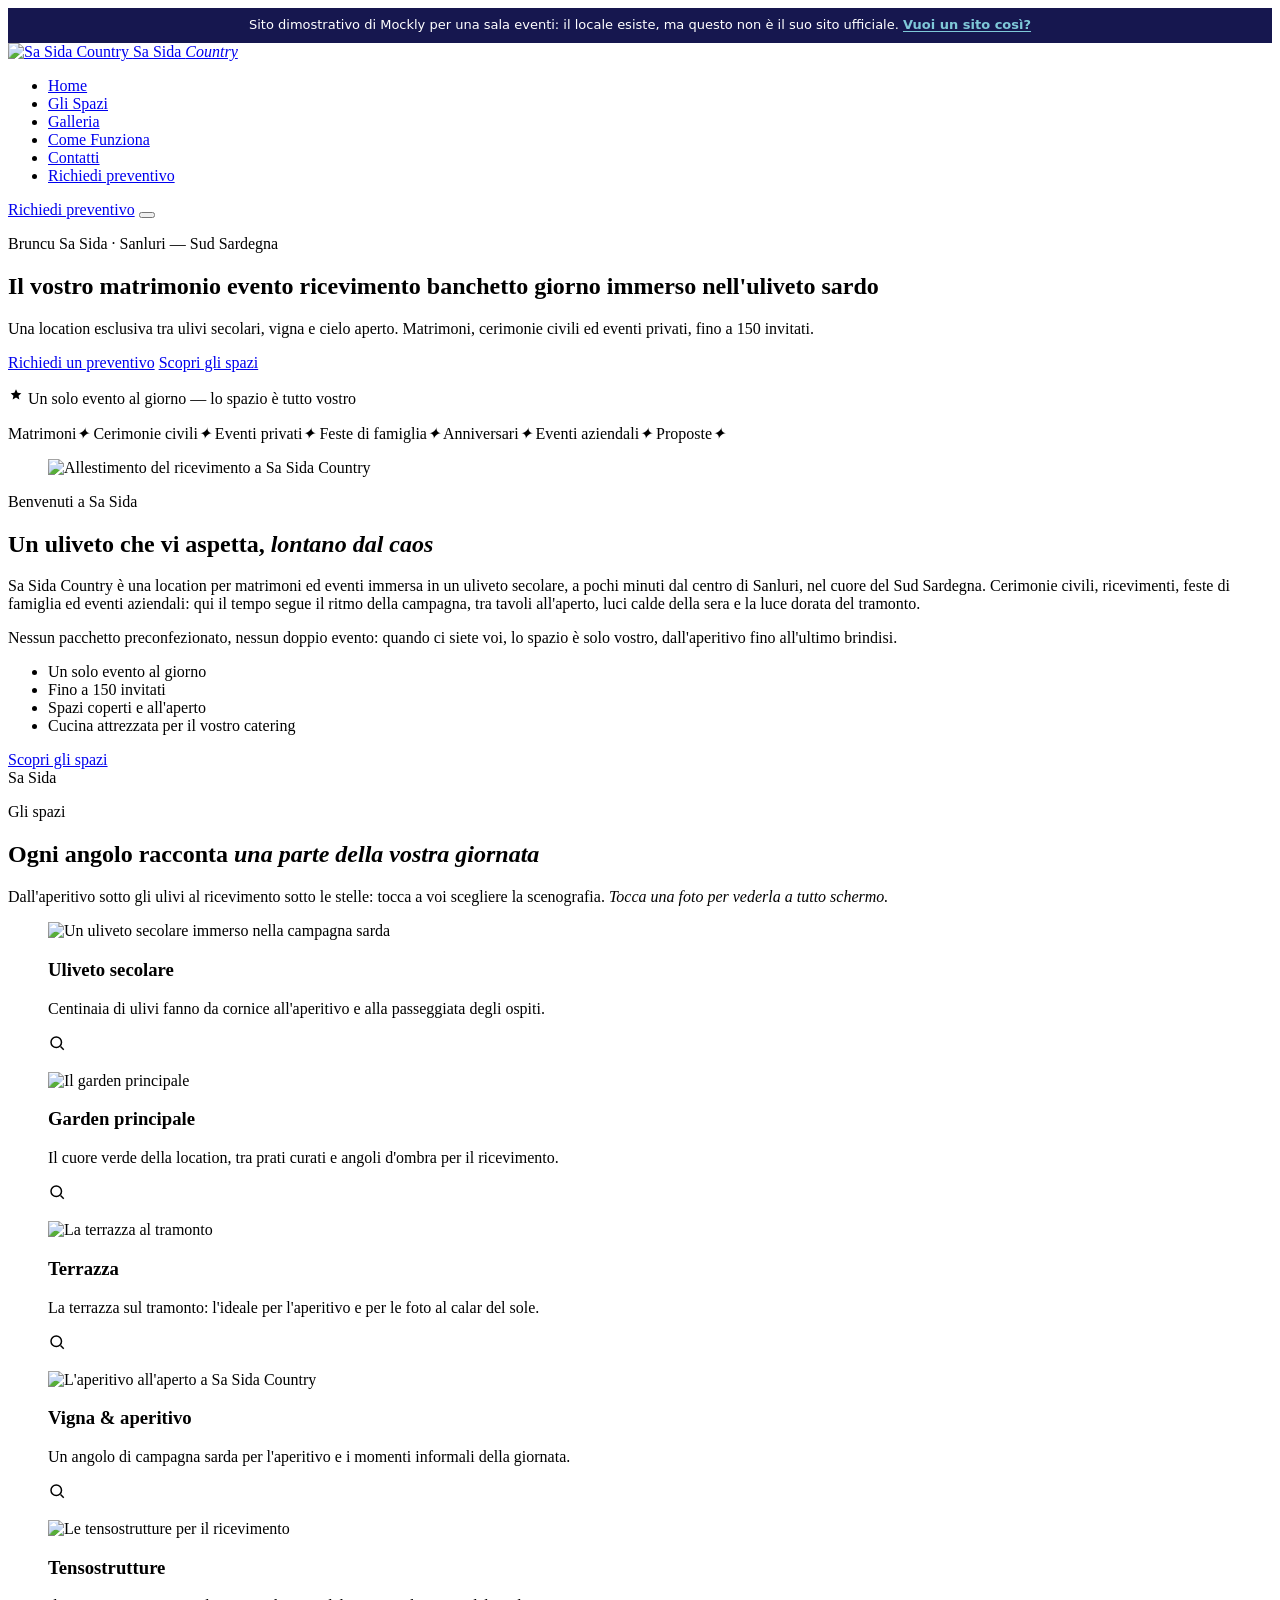
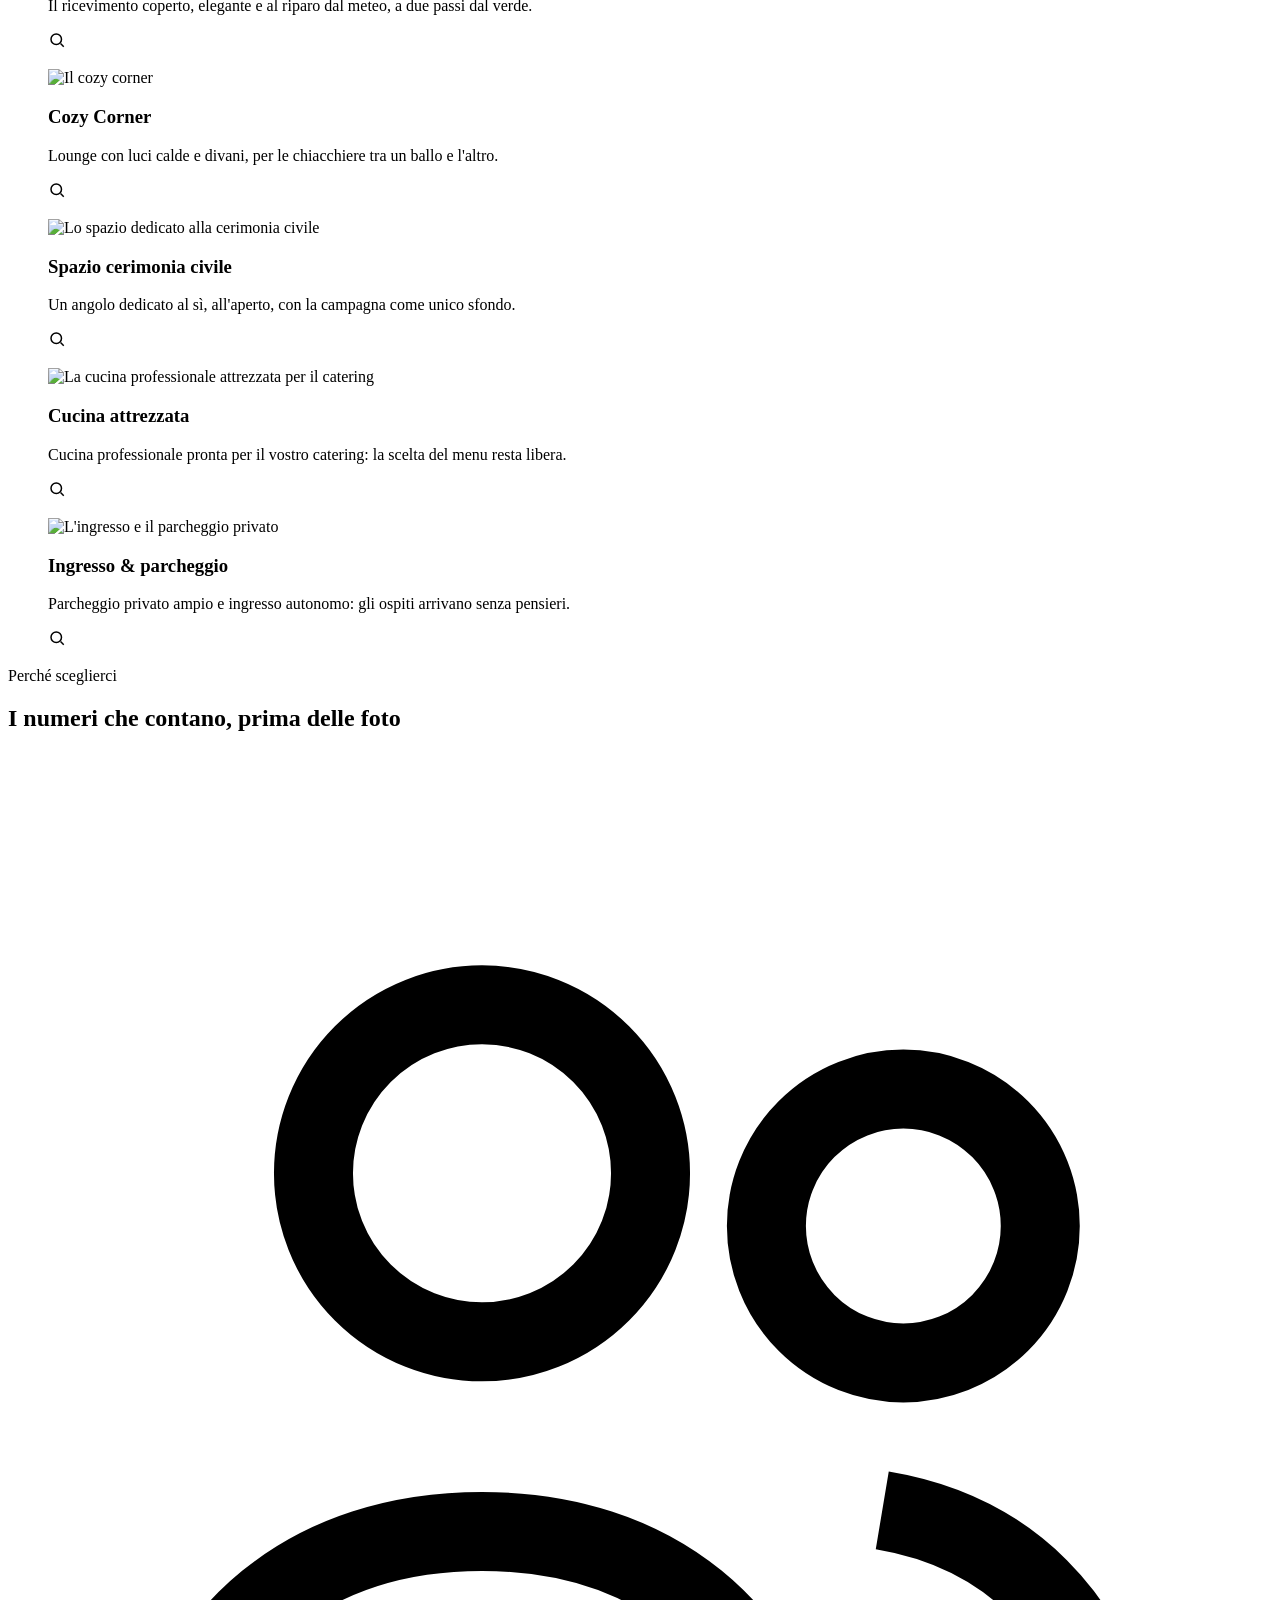
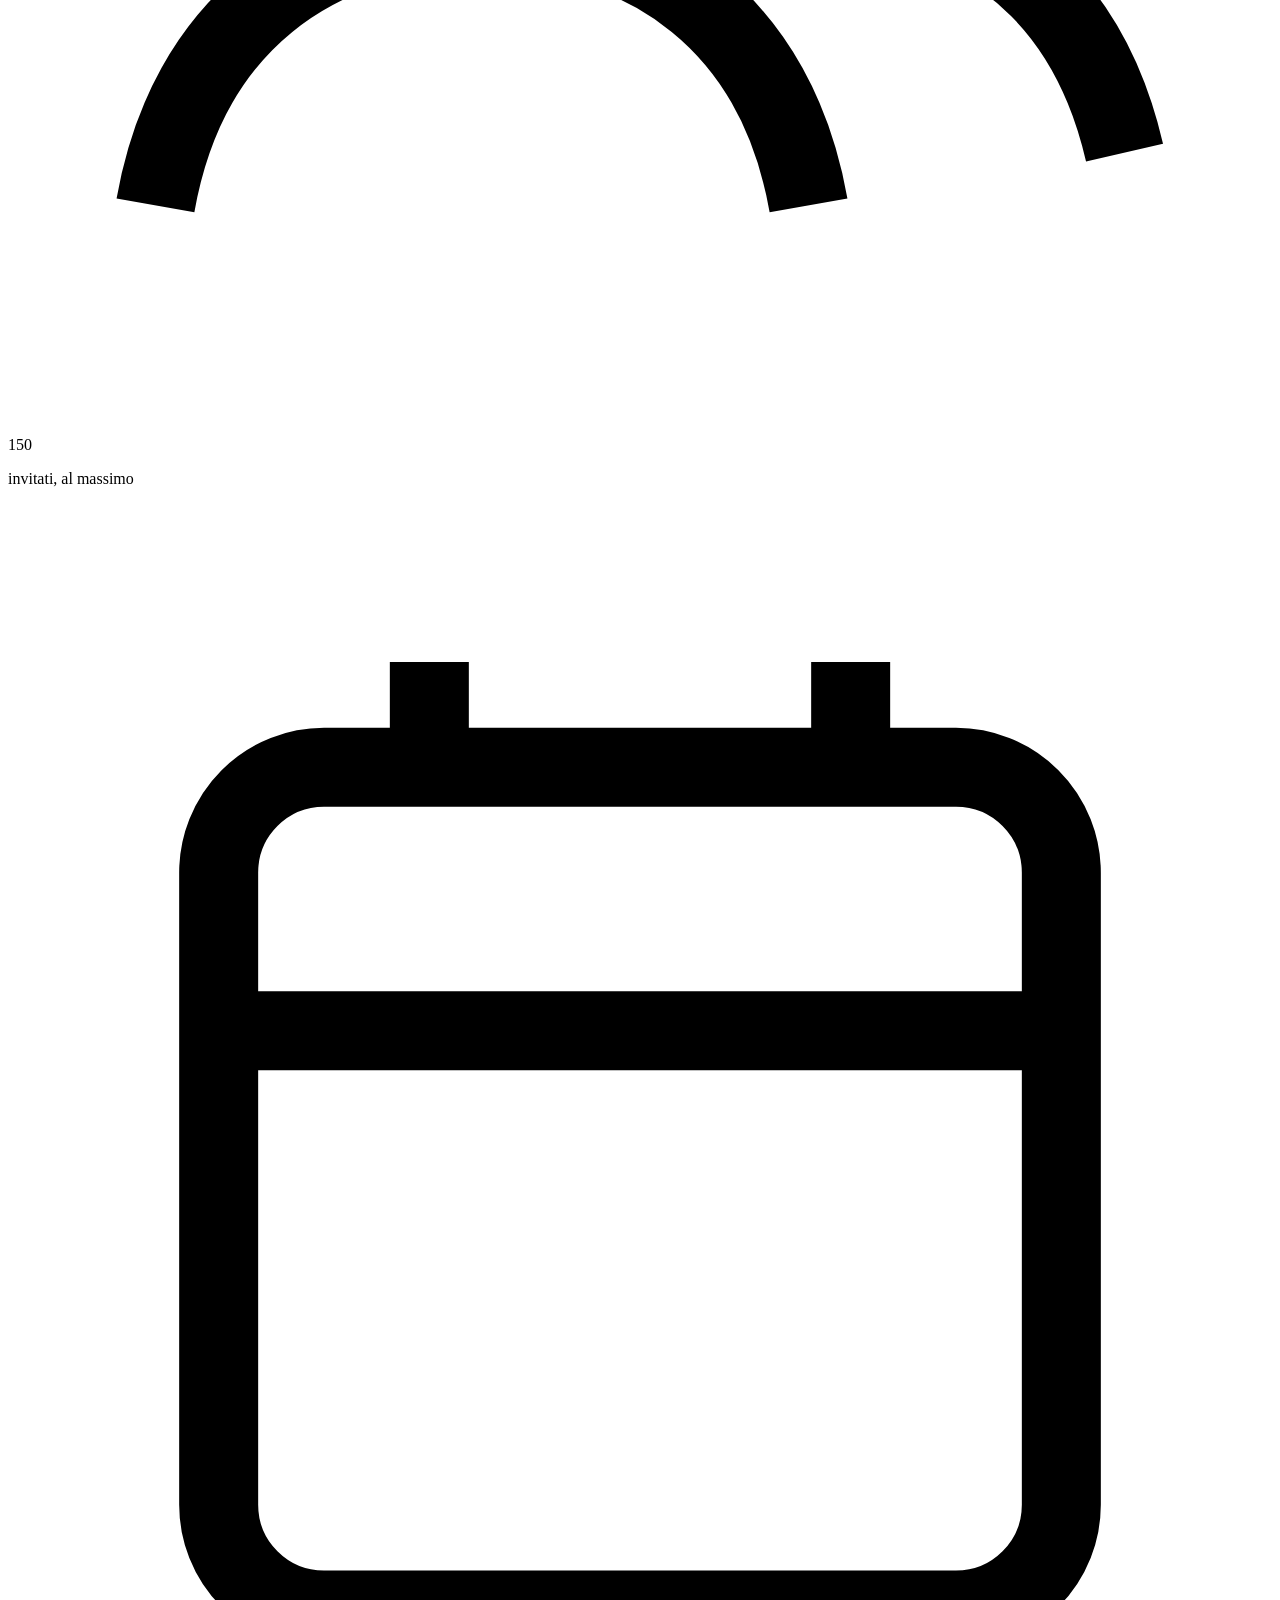
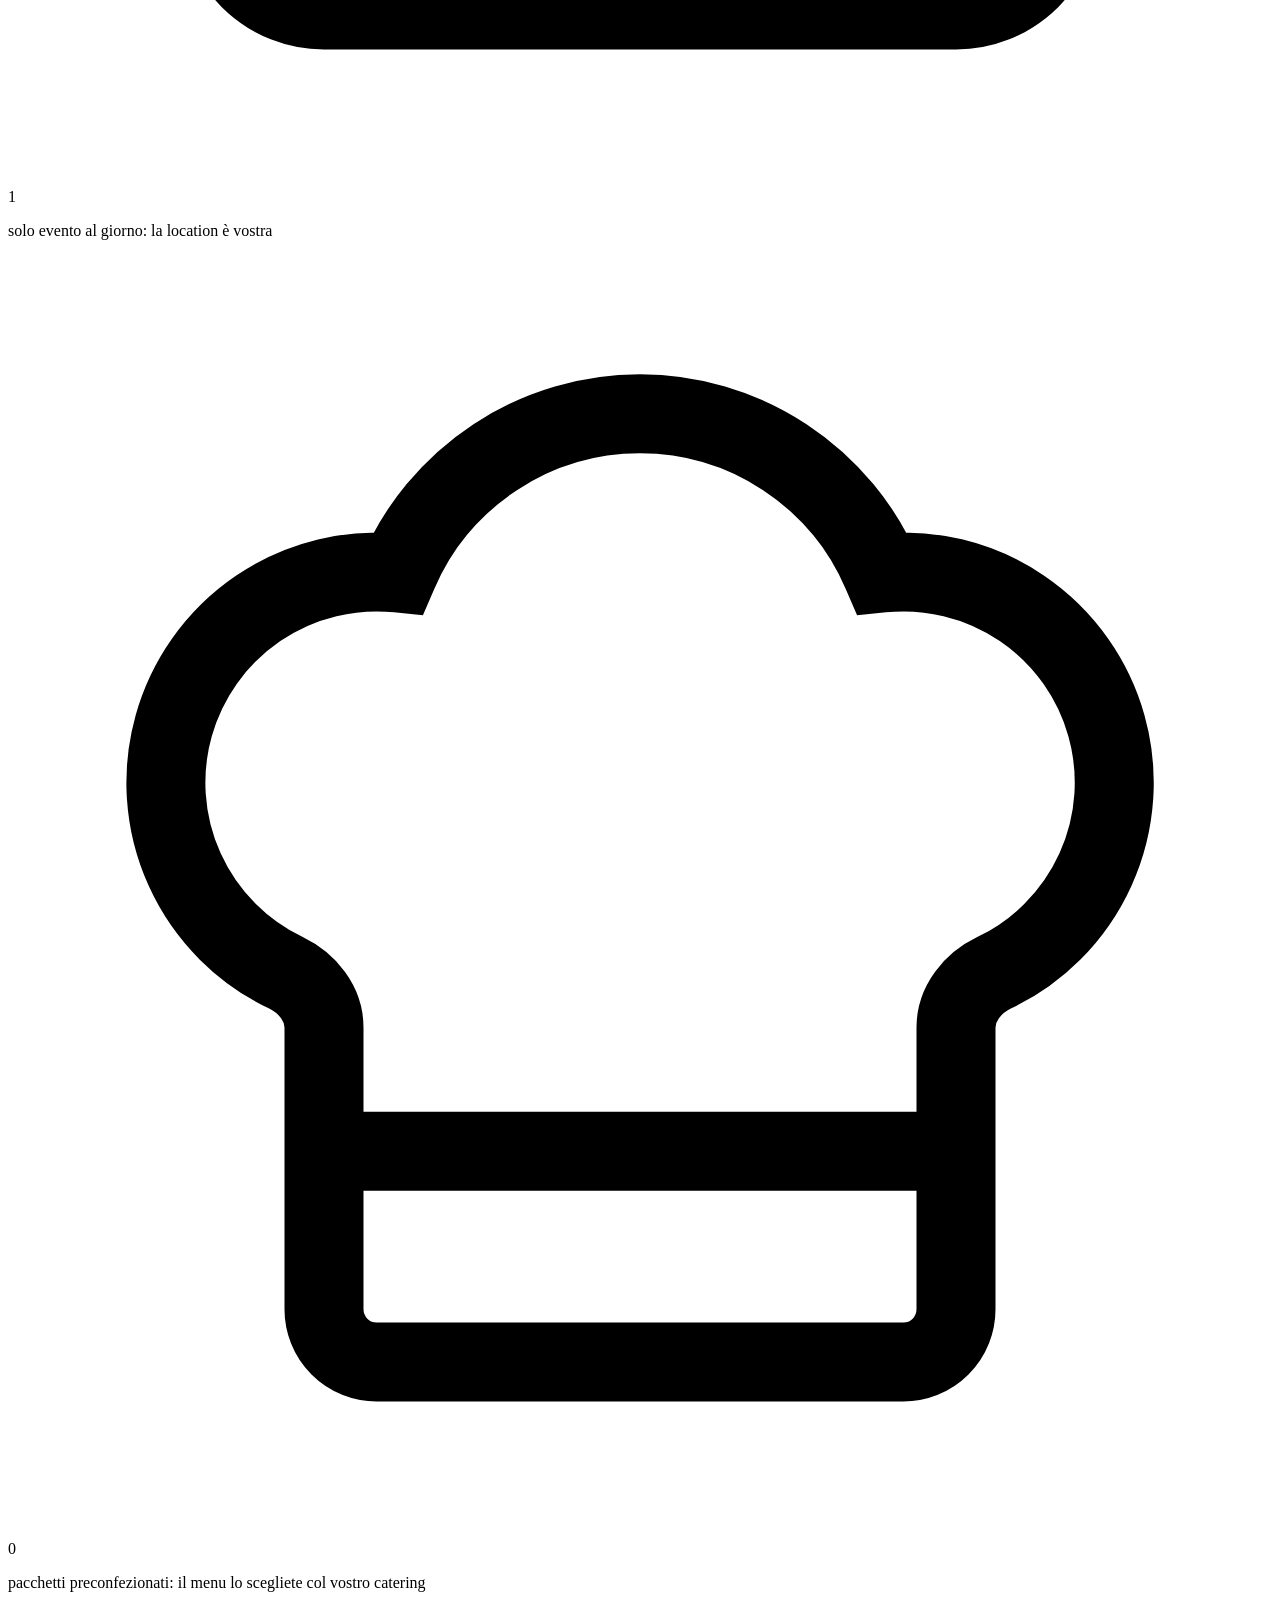
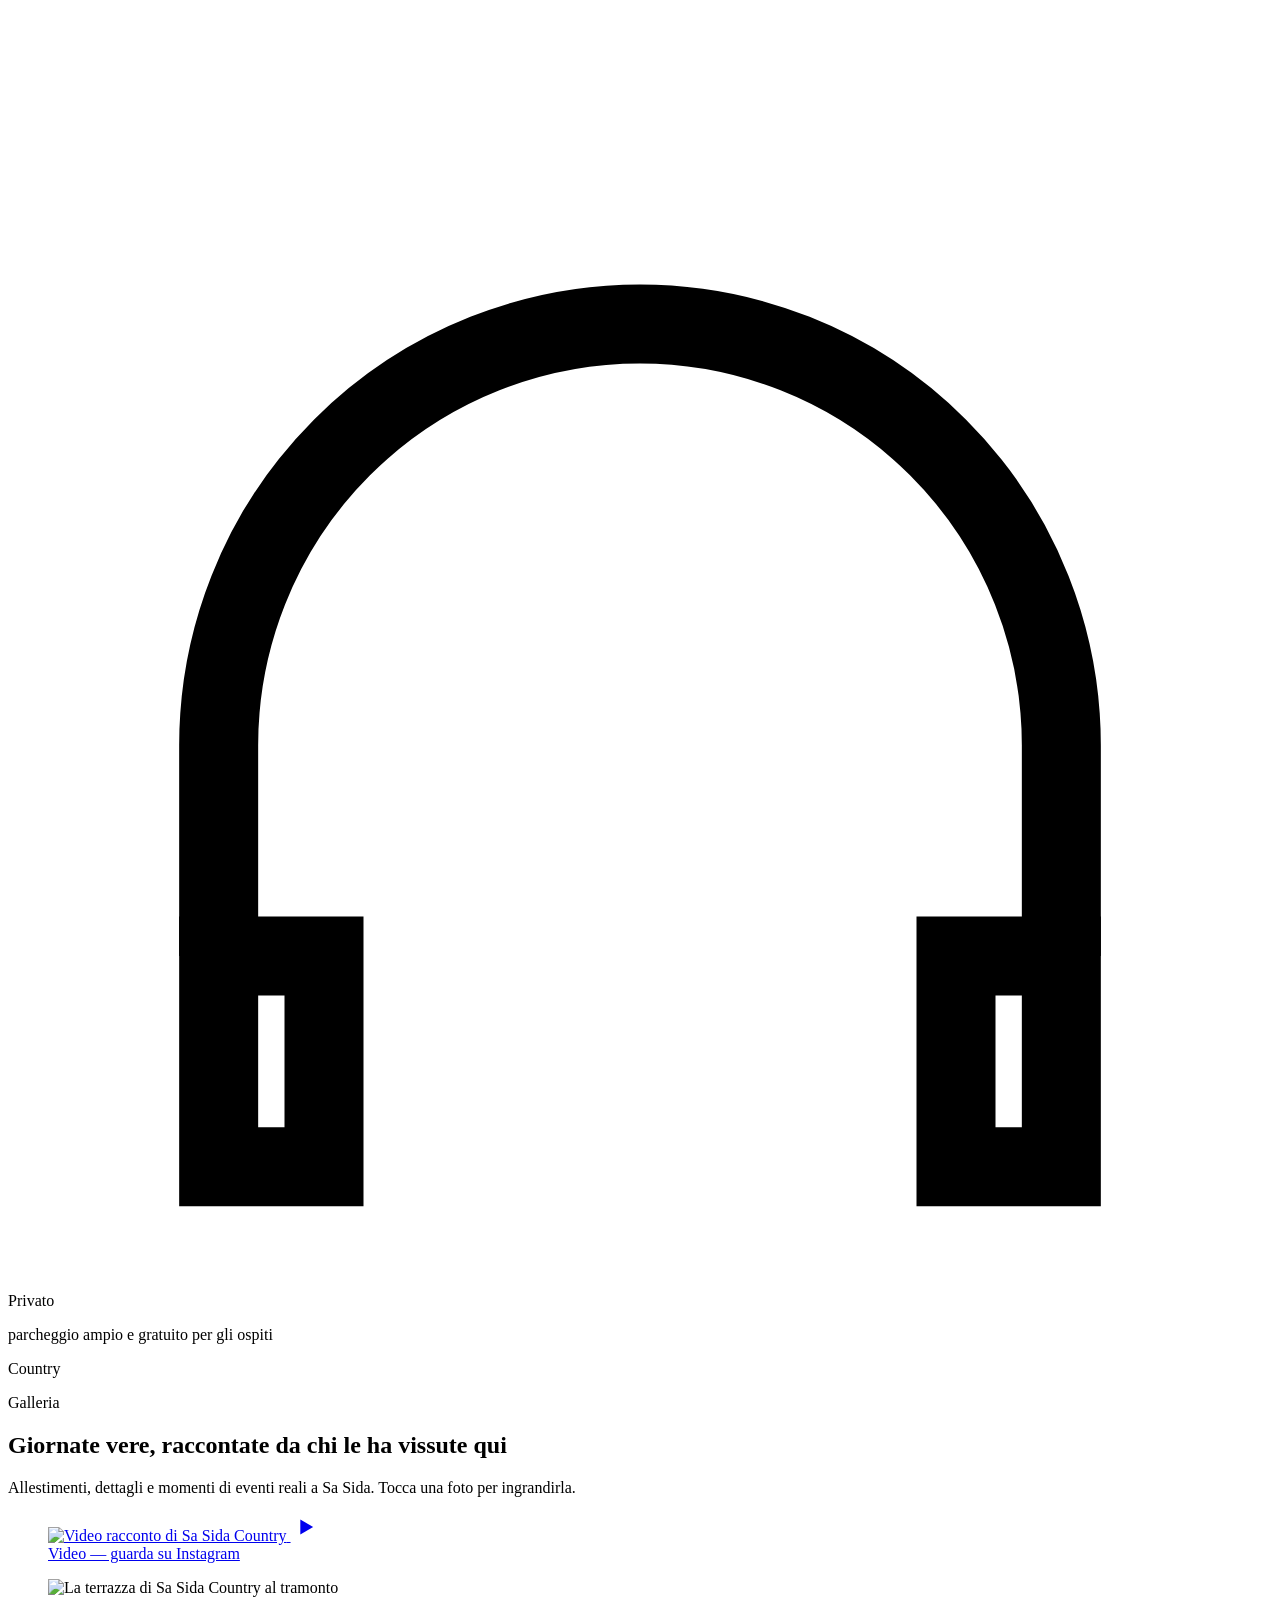
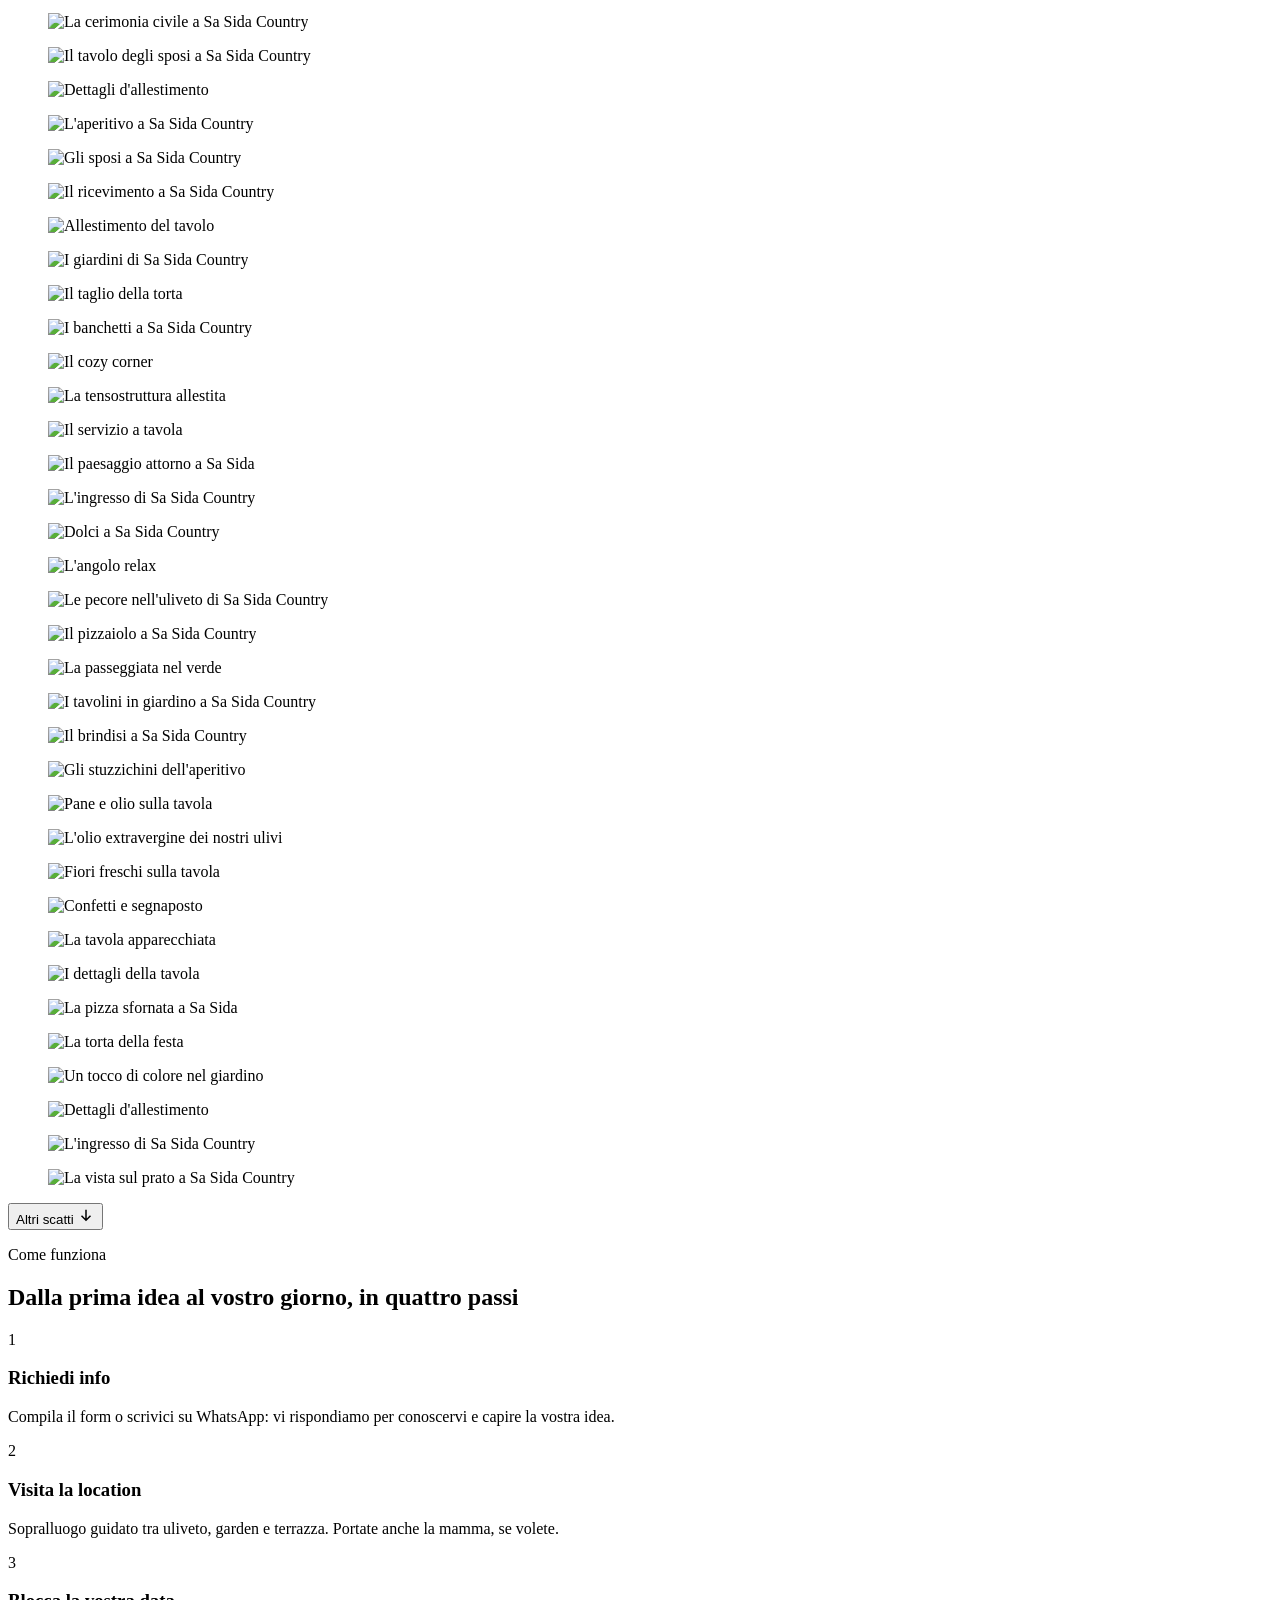
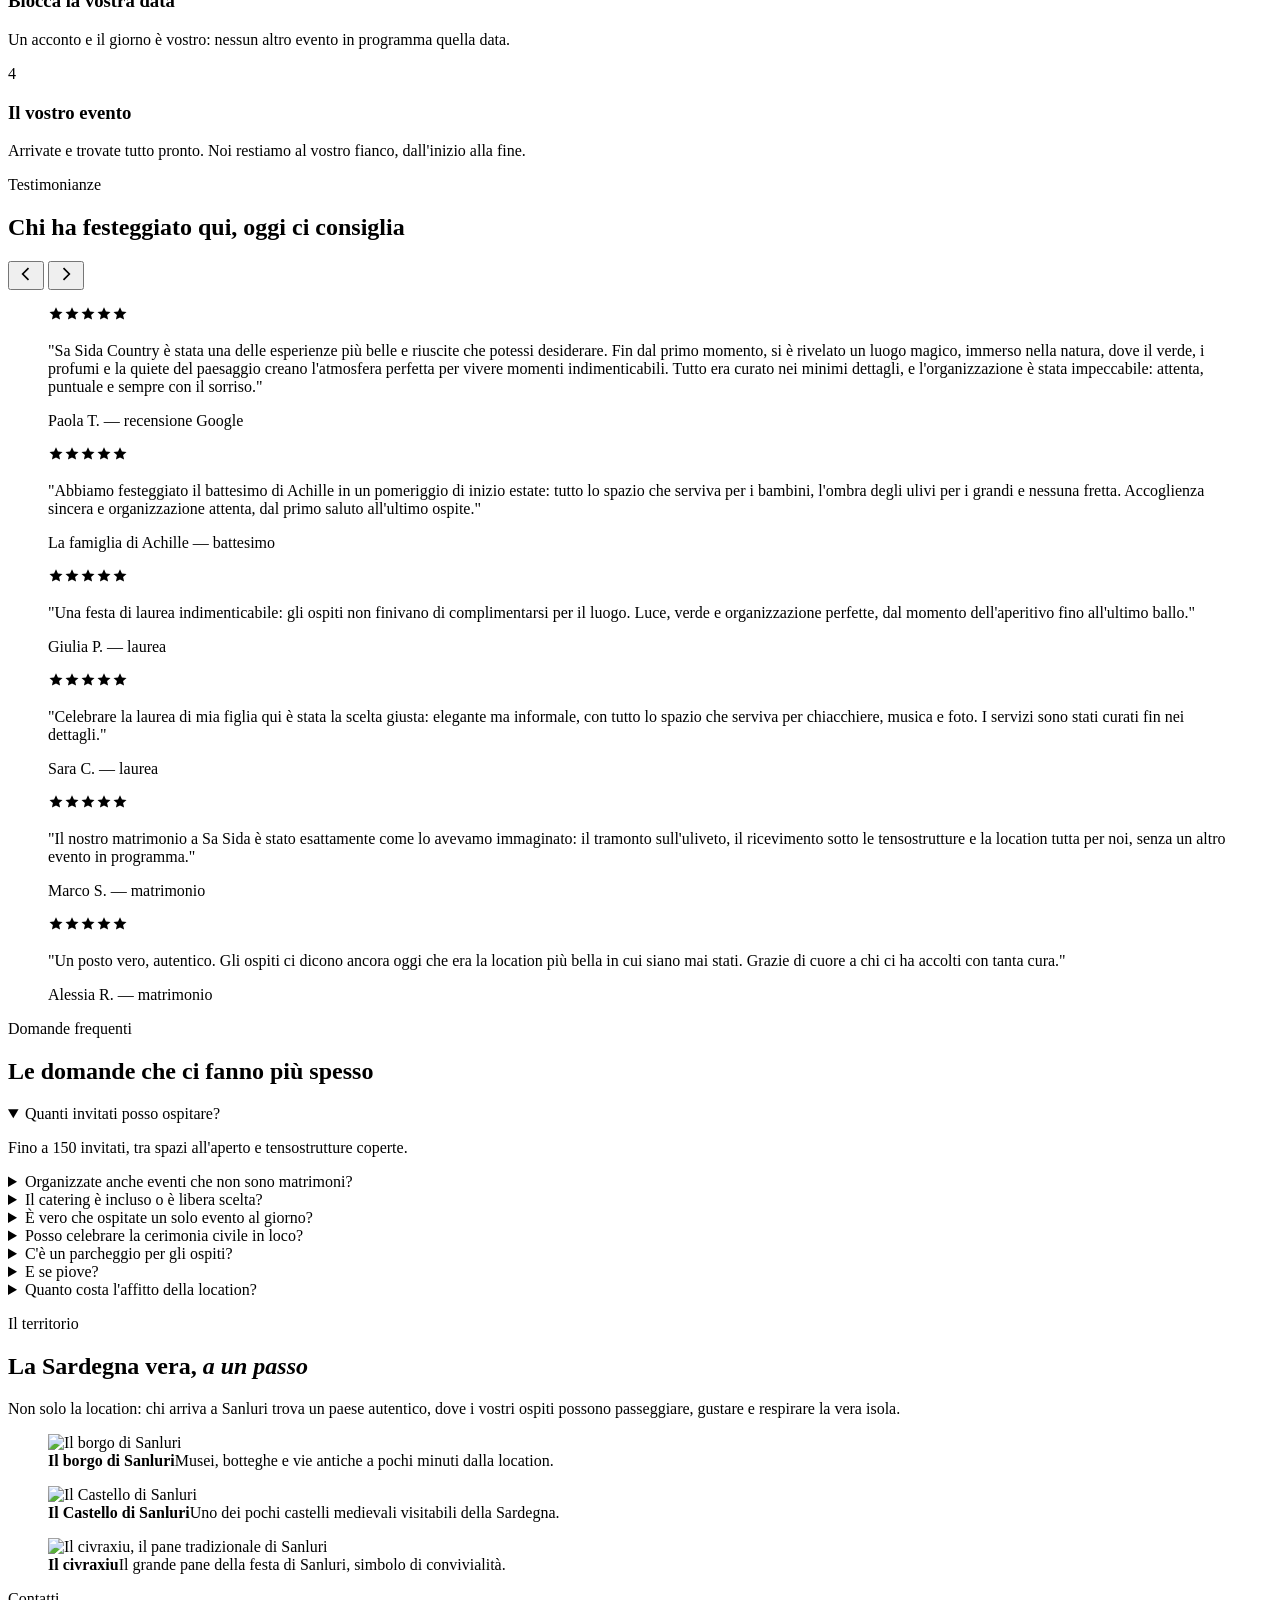
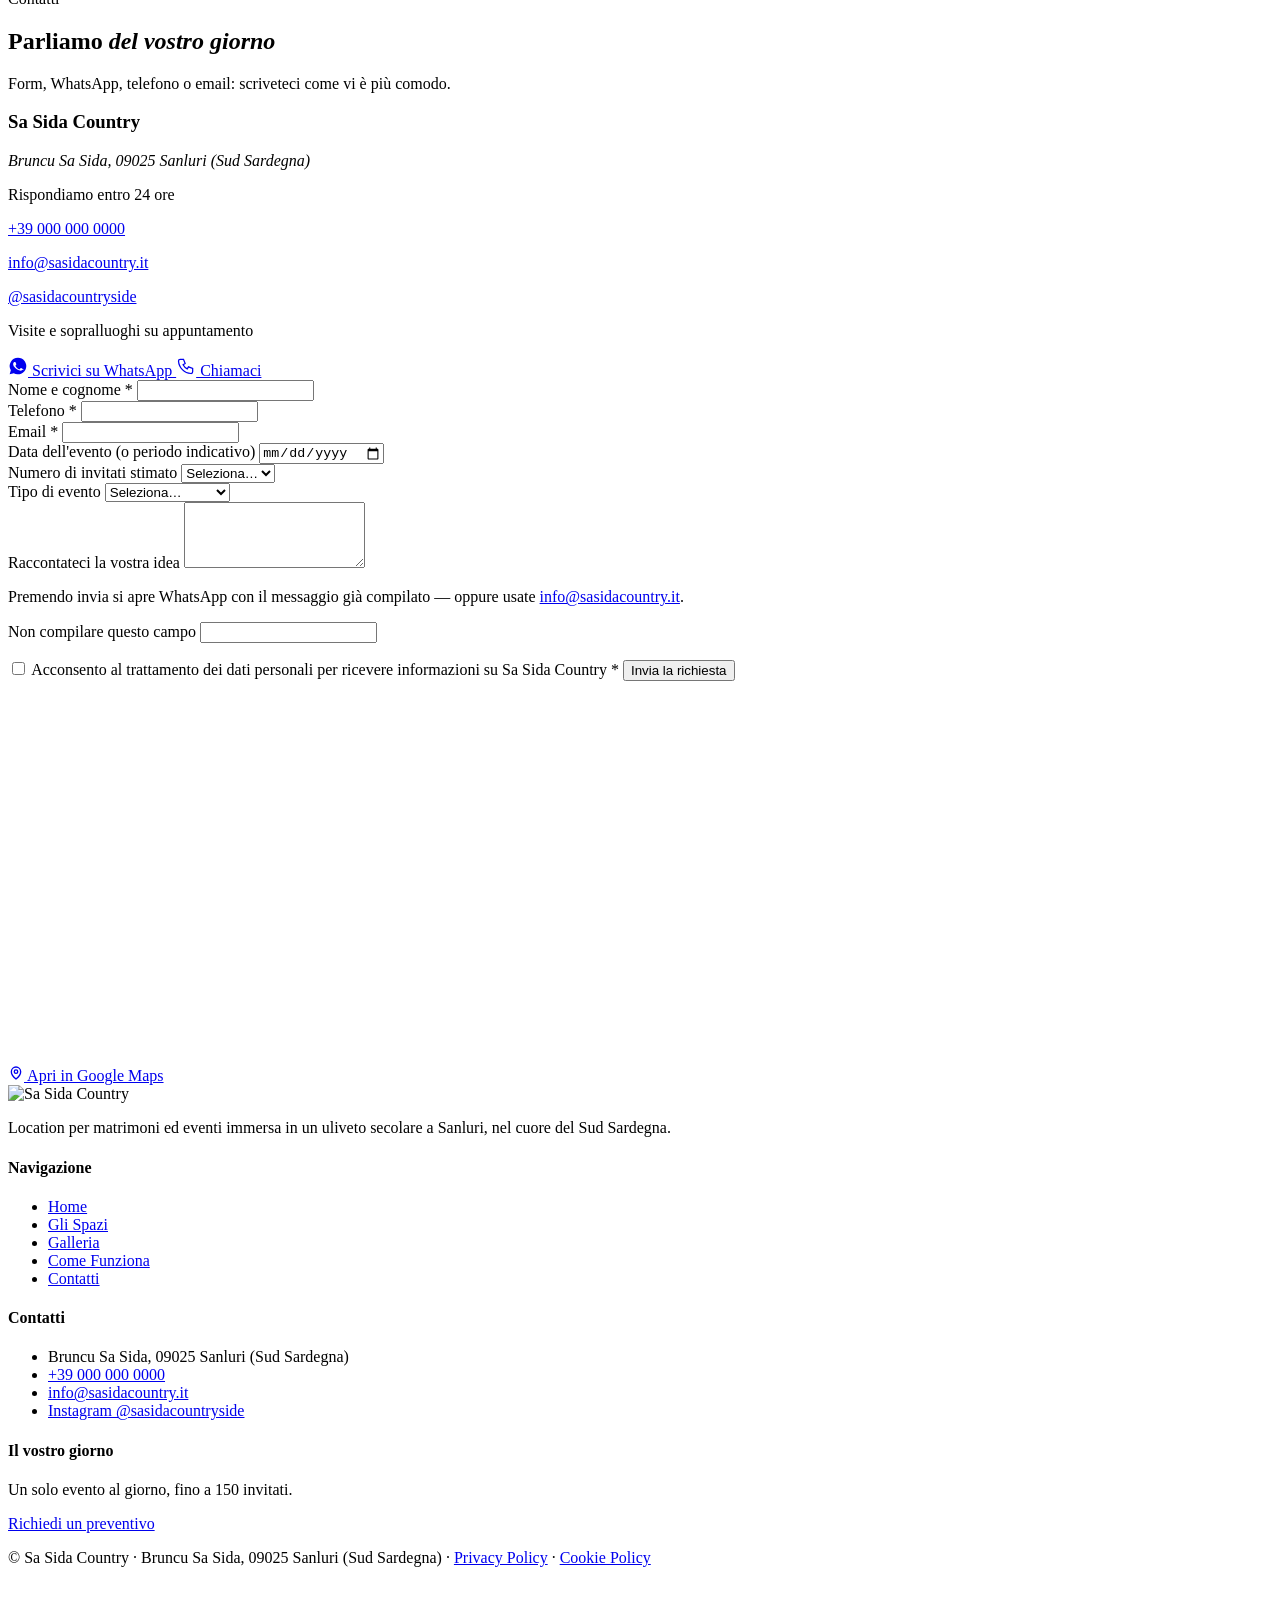
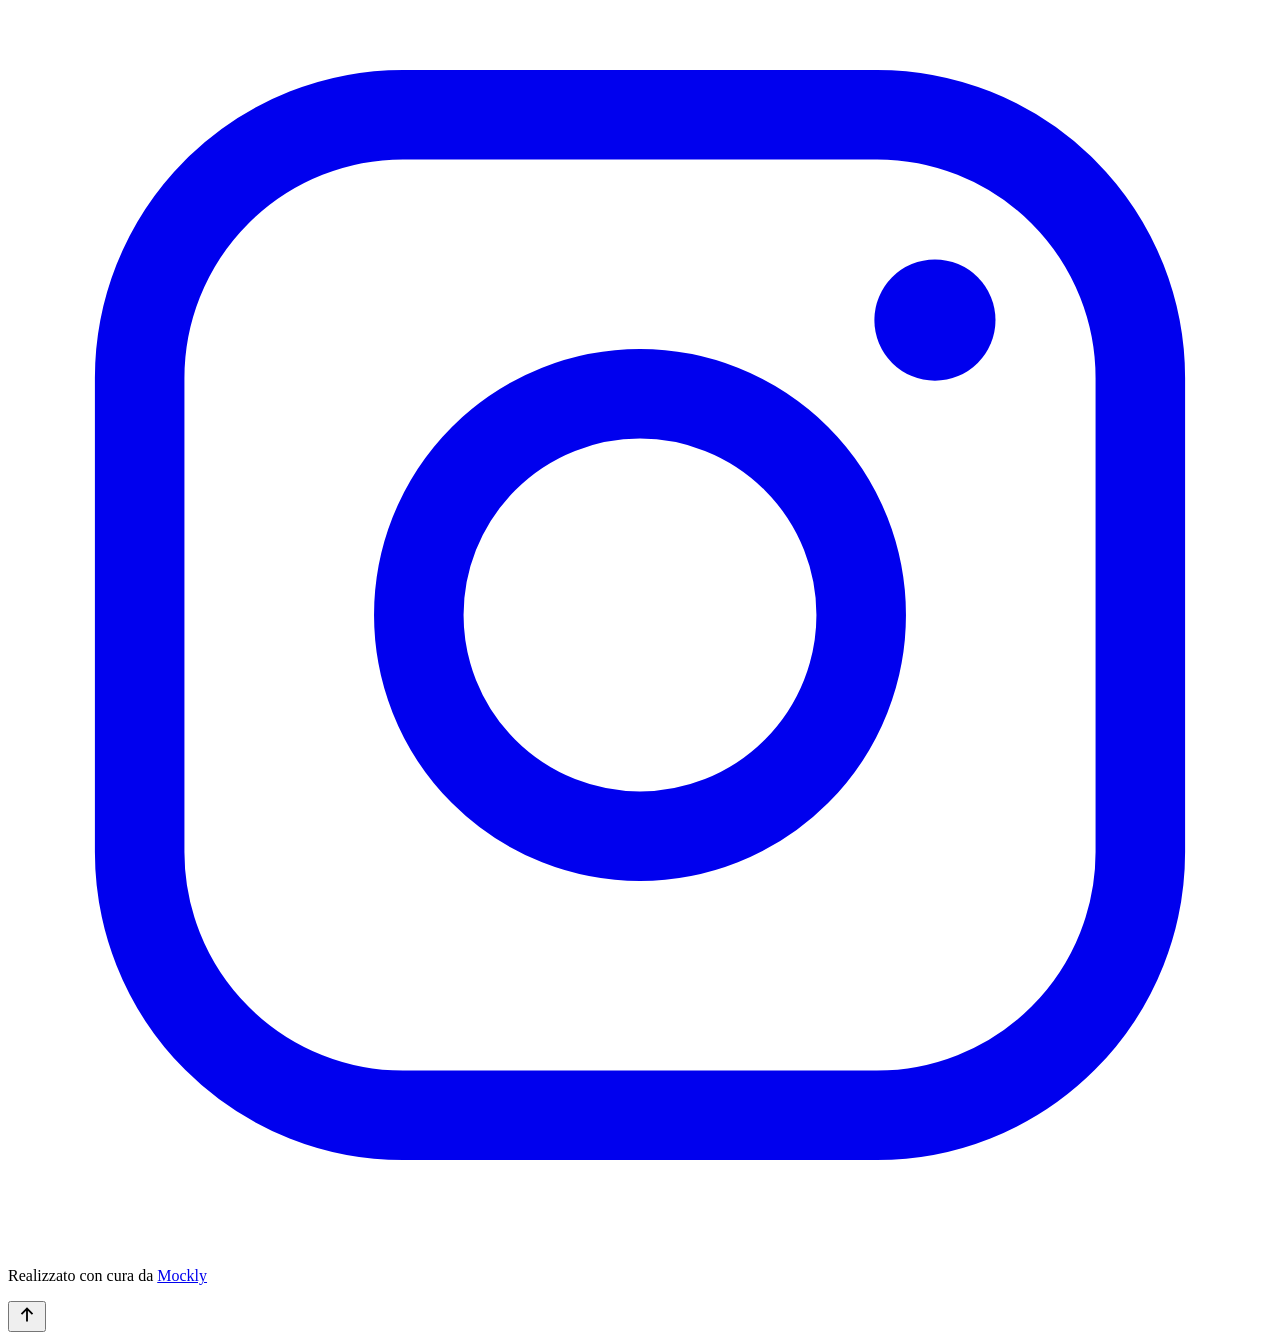
==== index.html @ 9886b892 "Striscia 'Sito dimostrativo di Mockly' in cima a ogni pagina Co-Authored-By: Claude Opus 5.5 <norepl" ====
<!DOCTYPE html>
<html lang="it">
<head>
  <meta charset="UTF-8">
  <meta name="viewport" content="width=device-width, initial-scale=1.0, viewport-fit=cover">
  <meta name="theme-color" content="#2e3a22">
  <meta name="apple-mobile-web-app-status-bar-style" content="black-translucent">
  <title>Sa Sida Country | Location per matrimoni ed eventi a Sanluri, Sardegna</title>
  <meta name="description" content="Location per matrimoni ed eventi immersa in un uliveto secolare a Sanluri, Sud Sardegna. Cerimonie civili, eventi privati e aziendali: un solo evento al giorno, fino a 150 invitati.">
  <link rel="canonical" href="https://sasidacountry.it/">

  <!-- Open Graph -->
  <meta property="og:type" content="website">
  <meta property="og:url" content="https://sasidacountry.it/">
  <meta property="og:title" content="Sa Sida Country | Location per matrimoni a Sanluri, Sardegna">
  <meta property="og:description" content="Il tuo matrimonio immerso nell'uliveto sardo. Un solo evento al giorno, fino a 150 invitati, nel cuore del Sud Sardegna.">
  <meta property="og:image" content="https://sasidacountry.it/img/hero-terrazza-tramonto.jpg">
  <meta property="og:locale" content="it_IT">
  <meta name="twitter:card" content="summary_large_image">

  <link rel="icon" type="image/png" href="img/logo.png">
  <link rel="apple-touch-icon" href="img/logo.png">

  <link rel="preconnect" href="https://fonts.googleapis.com">
  <link rel="preconnect" href="https://fonts.gstatic.com" crossorigin>
  <link href="https://fonts.googleapis.com/css2?family=Playfair+Display:wght@500;600;700&family=Inter:wght@400;500;600&display=swap" rel="stylesheet">

  <link rel="preload" as="image" href="img/hero-terrazza-tramonto.jpg" imagesrcset="img/hero-terrazza-tramonto-640.jpg 640w, img/hero-terrazza-tramonto.jpg 1280w" imagesizes="100vw">

  <link rel="stylesheet" href="css/style.css?v=13">

  <!-- Schema.org: LocalBusiness / EventVenue -->
  <script type="application/ld+json">
  {
    "@context": "https://schema.org",
    "@type": ["LocalBusiness", "EventVenue"],
    "name": "Sa Sida Country",
    "alternateName": "SaSida Country",
    "description": "Location per matrimoni ed eventi esclusivi immersa in un uliveto secolare a Sanluri, Sud Sardegna. Un solo evento al giorno, fino a 150 invitati.",
    "url": "https://sasidacountry.it",
    "image": "https://sasidacountry.it/img/hero-terrazza-tramonto.jpg",
    "address": {
      "@type": "PostalAddress",
      "streetAddress": "Bruncu Sa Sida",
      "addressLocality": "Sanluri",
      "addressRegion": "Sud Sardegna",
      "postalCode": "09025",
      "addressCountry": "IT"
    },
    "geo": { "@type": "GeoCoordinates", "latitude": 39.567, "longitude": 8.897 },
    "sameAs": ["https://www.instagram.com/sasidacountryside/"],
    "priceRange": "€€",
    "telephone": "+39 000 000 0000"
  }
  </script>
</head>

<body>
<!-- Striscia Mockly: dice che questo è un sito dimostrativo -->
<div class="mockly-demo-bar" role="note"><p>Sito dimostrativo di Mockly per una sala eventi: il locale esiste, ma questo non è il suo sito ufficiale. <a href="https://mockly.it/">Vuoi un sito così?</a></p></div>
<script>(function(){var b=document.currentScript.previousElementSibling,h=[];function pad(){var c=getComputedStyle(document.body),t=parseFloat(c.paddingTop)||0;b.style.margin="-"+t+"px -"+(parseFloat(c.paddingRight)||0)+"px "+t+"px -"+(parseFloat(c.paddingLeft)||0)+"px";}function find(){pad();h=[].filter.call(document.body.querySelectorAll("*"),function(e){if(e===b||b.contains(e))return false;if(e.hasAttribute("data-mockly-bar"))return true;var s=getComputedStyle(e);if(s.position!=="fixed"||s.top!=="0px")return false;var r=e.getBoundingClientRect();if(r.height>20&&r.height<innerHeight*.5&&r.width>innerWidth*.5){e.setAttribute("data-mockly-bar","");return true;}return false;});move();}function move(){var t=Math.max(0,b.offsetHeight-scrollY)+"px";h.forEach(function(e){e.style.top=t;});}addEventListener("load",find);addEventListener("resize",find);addEventListener("scroll",move,{passive:true});if(document.readyState!=="loading")find();else document.addEventListener("DOMContentLoaded",find);})();</script>
<style>.mockly-demo-bar{position:relative;z-index:1;margin:0;padding:8px 16px;background:#16174F;color:#fff;font:500 13px/1.45 system-ui,-apple-system,"Segoe UI",Roboto,sans-serif;text-align:center;letter-spacing:0}.mockly-demo-bar p{margin:0;color:inherit;font:inherit}.mockly-demo-bar a{color:#7FC8D8;font-weight:600;text-decoration:underline;text-underline-offset:2px}.mockly-demo-bar a:focus-visible{outline:2px solid #7FC8D8;outline-offset:2px}</style>

  <!-- ============================================================
       DATI DA CONFERMARE COL CLIENTE PRIMA DELLA PUBBLICAZIONE
       1. Telefono reale        -> cerca "000 000 0000" (header, contatti, JSON-LD, js/main.js)
       2. Email reale           -> cerca "info@sasidacountry.it"
       3. Numero WhatsApp       -> WA_NUMBER in js/main.js
       4. Fascia prezzo         -> FAQ 8 (1.500-4.500 €, non pubblicare senza conferma)
       5. Politica catering     -> card Spazi "Cucina" + FAQ 3 (convenzionati o libera scelta)
       6. FAQ maltempo (FAQ 7) e cerimonia civile (FAQ 5)
       7. Testimonianze reali   -> sezione "Testimonianze": 5 esempi creati
                                (battesimo di Achille, 2 lauree, 2 matrimoni) da sostituire
                                con le recensioni reali dei clienti
       8. Foto mancanti: Vigna (card Spazi) — sostituire il placeholder con foto reale
       ============================================================ -->

  <header class="site-header" id="site-header">
    <div class="container header-inner">
      <a href="#home" class="logo" aria-label="Sa Sida Country — Home">
        <img class="logo-img" src="img/logo.png" alt="Sa Sida Country" width="40" height="40" fetchpriority="high">
        <span class="logo-name">Sa Sida <em>Country</em></span>
      </a>

      <nav class="main-nav" id="main-nav" aria-label="Navigazione principale">
        <ul class="nav-list">
          <li><a href="#home" class="nav-link">Home</a></li>
          <li><a href="#spazi" class="nav-link">Gli Spazi</a></li>
          <li><a href="#galleria" class="nav-link">Galleria</a></li>
          <li><a href="#come-funziona" class="nav-link">Come Funziona</a></li>
          <li><a href="#contatti" class="nav-link">Contatti</a></li>
          <li class="nav-cta-mobile"><a href="#contatti" class="btn btn--gold btn--sm">Richiedi preventivo</a></li>
        </ul>
      </nav>

      <a href="#contatti" class="btn btn--gold btn--sm header-cta">Richiedi preventivo</a>

      <button class="nav-toggle" id="nav-toggle" aria-expanded="false" aria-controls="main-nav" aria-label="Apri il menu">
        <span></span><span></span><span></span>
      </button>
    </div>
  </header>

  <main>

    <!-- ============ HERO (slideshow Ken Burns) ============ -->
    <section class="hero" id="home">
      <div class="hero__slides" aria-hidden="true">
        <div class="hero__slide is-active" style="background-image:url('img/hero-terrazza-tramonto.jpg')"></div>
        <div class="hero__slide" style="background-image:url('img/hero/sasida.webp')"></div>
        <div class="hero__slide" style="background-image:url('img/hero/img1.webp')"></div>
        <div class="hero__slide" style="background-image:url('img/hero/sfondo.webp')"></div>
        <div class="hero__slide" style="background-image:url('img/galleria/14-ricevimento.jpg')"></div>
        <div class="hero__slide" style="background-image:url('img/hero/altos.webp')"></div>
      </div>
      <div class="hero__overlay" aria-hidden="true"></div>
      <div class="hero__grain" aria-hidden="true"></div>
      <div class="container hero__content">
        <p class="hero__eyebrow reveal reveal--d1">Bruncu Sa Sida &middot; Sanluri — Sud Sardegna</p>
        <h1 class="hero__title reveal reveal--d2">Il vostro
          <span class="rotator" id="hero-rotator" aria-hidden="true">
            <span class="rotator__word is-on">matrimonio</span>
            <span class="rotator__word">evento</span>
            <span class="rotator__word">ricevimento</span>
            <span class="rotator__word">banchetto</span>
            <span class="rotator__word">giorno</span>
          </span>
          immerso nell'uliveto sardo</h1>
        <div class="hero__flourish" aria-hidden="true"></div>
        <p class="hero__sub reveal reveal--d3">Una location esclusiva tra ulivi secolari, vigna e cielo aperto.
          Matrimoni, cerimonie civili ed eventi privati, fino a 150 invitati.</p>
        <div class="hero__actions reveal reveal--d3">
          <a href="#contatti" class="btn btn--gold btn--lg">Richiedi un preventivo</a>
          <a href="#spazi" class="btn btn--ghost btn--lg">Scopri gli spazi</a>
        </div>
        <p class="hero__badge reveal reveal--d3">
          <svg viewBox="0 0 24 24" width="16" height="16" fill="currentColor" aria-hidden="true"><path d="M12 2l2.4 5.2 5.6.6-4.2 3.8 1.2 5.6L12 14.2l-5 2.9 1.2-5.6L4 7.8l5.6-.6L12 2z"/></svg>
          Un solo evento al giorno — lo spazio è tutto vostro
        </p>
      </div>
      <div class="hero__slides-nav" id="hero-slides-nav" aria-hidden="true"></div>
      <a href="#about" class="hero__scroll" aria-label="Scorri verso il basso"><span></span></a>
    </section>

    <!-- ============ MARQUEE: tipi di evento ============ -->
    <div class="marquee" aria-hidden="true">
      <div class="marquee__track" id="marquee-track">
        <span>Matrimoni</span><i>&#10022;</i>
        <span>Cerimonie civili</span><i>&#10022;</i>
        <span>Eventi privati</span><i>&#10022;</i>
        <span>Feste di famiglia</span><i>&#10022;</i>
        <span>Anniversari</span><i>&#10022;</i>
        <span>Eventi aziendali</span><i>&#10022;</i>
        <span>Proposte</span><i>&#10022;</i>
      </div>
    </div>

    <!-- ============ ABOUT ============ -->
    <section class="section about" id="about">
      <div class="container about__grid">
        <figure class="about__media reveal">
          <img src="img/galleria/14-ricevimento-640.jpg"
               srcset="img/galleria/14-ricevimento-640.jpg 640w, img/galleria/14-ricevimento.jpg 1600w"
               sizes="(max-width: 900px) 100vw, 560px"
               alt="Allestimento del ricevimento a Sa Sida Country" loading="lazy" width="1600" height="1066">
        </figure>
        <div class="about__text">
          <p class="eyebrow reveal">Benvenuti a Sa Sida</p>
          <h2 class="reveal">Un uliveto che vi aspetta, <em>lontano dal caos</em></h2>
          <p class="reveal">Sa Sida Country è una location per matrimoni ed eventi immersa in un uliveto secolare,
            a pochi minuti dal centro di Sanluri, nel cuore del Sud Sardegna. Cerimonie civili, ricevimenti, feste di famiglia
            ed eventi aziendali: qui il tempo segue il ritmo della campagna, tra tavoli all'aperto,
            luci calde della sera e la luce dorata del tramonto.</p>
          <p class="reveal">Nessun pacchetto preconfezionato, nessun doppio evento: quando ci siete voi,
            lo spazio è solo vostro, dall'aperitivo fino all'ultimo brindisi.</p>
          <ul class="about__list reveal">
            <li>Un solo evento al giorno</li>
            <li>Fino a 150 invitati</li>
            <li>Spazi coperti e all'aperto</li>
            <li>Cucina attrezzata per il vostro catering</li>
          </ul>
          <a href="#spazi" class="btn btn--dark reveal">Scopri gli spazi</a>
        </div>
      </div>
    </section>

    <!-- ============ GLI SPAZI ============ -->
    <section class="section spazi" id="spazi">
      <span class="section-mark" aria-hidden="true">Sa Sida</span>
      <div class="container">
        <p class="eyebrow reveal">Gli spazi</p>
        <h2 class="reveal">Ogni angolo racconta <em>una parte della vostra giornata</em></h2>
        <p class="section-intro reveal">Dall'aperitivo sotto gli ulivi al ricevimento sotto le stelle:
          tocca a voi scegliere la scenografia. <em>Tocca una foto per vederla a tutto schermo.</em></p>

        <div class="spazi__grid">
          <figure class="space-card reveal" data-gallery-full="img/spazi/uliveto.jpg">
            <img src="img/spazi/uliveto-640.jpg"
                 srcset="img/spazi/uliveto-640.jpg 640w, img/spazi/uliveto.jpg 1600w"
                 sizes="(max-width: 700px) 100vw, (max-width: 1100px) 50vw, 33vw" alt="Un uliveto secolare immerso nella campagna sarda" loading="lazy" width="1920" height="1574">
            <figcaption class="space-card__caption">
              <h3>Uliveto secolare</h3>
              <p>Centinaia di ulivi fanno da cornice all'aperitivo e alla passeggiata degli ospiti.</p>
            </figcaption>
          <span class="space-card__view" aria-hidden="true"><svg viewBox="0 0 24 24" width="18" height="18" fill="none" stroke="currentColor" stroke-width="2" aria-hidden="true"><circle cx="11" cy="11" r="7"/><path d="m21 21-4.3-4.3"/></svg></span>
          </figure>

          <figure class="space-card reveal" data-gallery="g-02">
            <img src="img/galleria/02-giardini-640.jpg"
                 srcset="img/galleria/02-giardini-640.jpg 640w, img/galleria/02-giardini.jpg 1280w"
                 sizes="(max-width: 700px) 100vw, (max-width: 1100px) 50vw, 33vw" alt="Il garden principale" loading="lazy" width="1280" height="853">
            <figcaption class="space-card__caption">
              <h3>Garden principale</h3>
              <p>Il cuore verde della location, tra prati curati e angoli d'ombra per il ricevimento.</p>
            </figcaption>
          <span class="space-card__view" aria-hidden="true"><svg viewBox="0 0 24 24" width="18" height="18" fill="none" stroke="currentColor" stroke-width="2" aria-hidden="true"><circle cx="11" cy="11" r="7"/><path d="m21 21-4.3-4.3"/></svg></span>
          </figure>

          <figure class="space-card reveal" data-gallery="g-01">
            <img src="img/galleria/01-terrazza-640.jpg"
                 srcset="img/galleria/01-terrazza-640.jpg 640w, img/galleria/01-terrazza.jpg 1280w"
                 sizes="(max-width: 700px) 100vw, (max-width: 1100px) 50vw, 33vw" alt="La terrazza al tramonto" loading="lazy" width="1280" height="853">
            <figcaption class="space-card__caption">
              <h3>Terrazza</h3>
              <p>La terrazza sul tramonto: l'ideale per l'aperitivo e per le foto al calar del sole.</p>
            </figcaption>
          <span class="space-card__view" aria-hidden="true"><svg viewBox="0 0 24 24" width="18" height="18" fill="none" stroke="currentColor" stroke-width="2" aria-hidden="true"><circle cx="11" cy="11" r="7"/><path d="m21 21-4.3-4.3"/></svg></span>
          </figure>

          <figure class="space-card reveal" data-gallery="g-10">
            <img src="img/galleria/10-aperitivo-640.jpg"
                 srcset="img/galleria/10-aperitivo-640.jpg 640w, img/galleria/10-aperitivo.jpg 1280w"
                 sizes="(max-width: 700px) 100vw, (max-width: 1100px) 50vw, 33vw" alt="L'aperitivo all'aperto a Sa Sida Country" loading="lazy" width="1280" height="853">
            <figcaption class="space-card__caption">
              <h3>Vigna &amp; aperitivo</h3>
              <p>Un angolo di campagna sarda per l'aperitivo e i momenti informali della giornata.</p>
            </figcaption>
          <span class="space-card__view" aria-hidden="true"><svg viewBox="0 0 24 24" width="18" height="18" fill="none" stroke="currentColor" stroke-width="2" aria-hidden="true"><circle cx="11" cy="11" r="7"/><path d="m21 21-4.3-4.3"/></svg></span>
          </figure>

          <figure class="space-card reveal" data-gallery="g-03">
            <img src="img/galleria/03-tensostruttura-640.jpg"
                 srcset="img/galleria/03-tensostruttura-640.jpg 640w, img/galleria/03-tensostruttura.jpg 1280w"
                 sizes="(max-width: 700px) 100vw, (max-width: 1100px) 50vw, 33vw" alt="Le tensostrutture per il ricevimento" loading="lazy" width="1280" height="853">
            <figcaption class="space-card__caption">
              <h3>Tensostrutture</h3>
              <p>Il ricevimento coperto, elegante e al riparo dal meteo, a due passi dal verde.</p>
            </figcaption>
          <span class="space-card__view" aria-hidden="true"><svg viewBox="0 0 24 24" width="18" height="18" fill="none" stroke="currentColor" stroke-width="2" aria-hidden="true"><circle cx="11" cy="11" r="7"/><path d="m21 21-4.3-4.3"/></svg></span>
          </figure>

          <figure class="space-card reveal" data-gallery="g-11">
            <img src="img/galleria/11-cozy-corner-640.jpg"
                 srcset="img/galleria/11-cozy-corner-640.jpg 640w, img/galleria/11-cozy-corner.jpg 1206w"
                 sizes="(max-width: 700px) 100vw, (max-width: 1100px) 50vw, 33vw" alt="Il cozy corner" loading="lazy" width="1206" height="804">
            <figcaption class="space-card__caption">
              <h3>Cozy Corner</h3>
              <p>Lounge con luci calde e divani, per le chiacchiere tra un ballo e l'altro.</p>
            </figcaption>
          <span class="space-card__view" aria-hidden="true"><svg viewBox="0 0 24 24" width="18" height="18" fill="none" stroke="currentColor" stroke-width="2" aria-hidden="true"><circle cx="11" cy="11" r="7"/><path d="m21 21-4.3-4.3"/></svg></span>
          </figure>

          <figure class="space-card reveal" data-gallery="g-09">
            <img src="img/galleria/09-cerimonia-640.jpg"
                 srcset="img/galleria/09-cerimonia-640.jpg 640w, img/galleria/09-cerimonia.jpg 1137w"
                 sizes="(max-width: 700px) 100vw, (max-width: 1100px) 50vw, 33vw" alt="Lo spazio dedicato alla cerimonia civile" loading="lazy" width="1137" height="758">
            <figcaption class="space-card__caption">
              <h3>Spazio cerimonia civile</h3>
              <p>Un angolo dedicato al sì, all'aperto, con la campagna come unico sfondo.</p>
            </figcaption>
          <span class="space-card__view" aria-hidden="true"><svg viewBox="0 0 24 24" width="18" height="18" fill="none" stroke="currentColor" stroke-width="2" aria-hidden="true"><circle cx="11" cy="11" r="7"/><path d="m21 21-4.3-4.3"/></svg></span>
          </figure>

          <figure class="space-card reveal" data-gallery-full="img/spazi/cucina.jpg">
            <img src="img/spazi/cucina-640.jpg"
                 srcset="img/spazi/cucina-640.jpg 640w, img/spazi/cucina.jpg 1600w"
                 sizes="(max-width: 700px) 100vw, (max-width: 1100px) 50vw, 33vw" alt="La cucina professionale attrezzata per il catering" loading="lazy" width="1920" height="1280">
            <figcaption class="space-card__caption">
              <h3>Cucina attrezzata</h3>
              <p>Cucina professionale pronta per il vostro catering: la scelta del menu resta libera.</p>
            </figcaption>
          <span class="space-card__view" aria-hidden="true"><svg viewBox="0 0 24 24" width="18" height="18" fill="none" stroke="currentColor" stroke-width="2" aria-hidden="true"><circle cx="11" cy="11" r="7"/><path d="m21 21-4.3-4.3"/></svg></span>
          </figure>

          <figure class="space-card reveal" data-gallery="g-04">
            <img src="img/galleria/04-ingresso-640.jpg"
                 srcset="img/galleria/04-ingresso-640.jpg 640w, img/galleria/04-ingresso.jpg 1920w"
                 sizes="(max-width: 700px) 100vw, (max-width: 1100px) 50vw, 33vw" alt="L'ingresso e il parcheggio privato" loading="lazy" width="1920" height="1280">
            <figcaption class="space-card__caption">
              <h3>Ingresso &amp; parcheggio</h3>
              <p>Parcheggio privato ampio e ingresso autonomo: gli ospiti arrivano senza pensieri.</p>
            </figcaption>
          <span class="space-card__view" aria-hidden="true"><svg viewBox="0 0 24 24" width="18" height="18" fill="none" stroke="currentColor" stroke-width="2" aria-hidden="true"><circle cx="11" cy="11" r="7"/><path d="m21 21-4.3-4.3"/></svg></span>
          </figure>
        </div>
      </div>
    </section>

    <!-- ============ NUMERI E SERVIZI ============ -->
    <section class="section numeri" id="numeri">
      <div class="container">
        <p class="eyebrow reveal">Perché sceglierci</p>
        <h2 class="reveal">I numeri che contano, prima delle foto</h2>
        <div class="numeri__grid">
          <div class="num-card reveal">
            <svg viewBox="0 0 24 24" fill="none" stroke="currentColor" stroke-width="1.5" aria-hidden="true"><circle cx="9" cy="8" r="3.2"/><path d="M2.8 20c.6-3.4 3-5.2 6.2-5.2s5.6 1.8 6.2 5.2"/><circle cx="17" cy="9" r="2.6"/><path d="M16.6 14.4c2.4.4 4 2 4.6 4.6"/></svg>
            <p class="num-card__value" data-count="150">150</p>
            <p class="num-card__label">invitati, al massimo</p>
          </div>
          <div class="num-card reveal">
            <svg viewBox="0 0 24 24" fill="none" stroke="currentColor" stroke-width="1.5" aria-hidden="true"><rect x="4" y="5" width="16" height="16" rx="2"/><path d="M8 5V3m8 2V3M4 10h16"/></svg>
            <p class="num-card__value" data-count="1">1</p>
            <p class="num-card__label">solo evento al giorno: la location è vostra</p>
          </div>
          <div class="num-card reveal">
            <svg viewBox="0 0 24 24" fill="none" stroke="currentColor" stroke-width="1.5" aria-hidden="true"><path d="M17 21a1 1 0 0 0 1-1v-5.35c0-.457.316-.844.727-1.041a4 4 0 0 0-2.134-7.589 5 5 0 0 0-9.186 0 4 4 0 0 0-2.134 7.588c.411.198.727.585.727 1.041V20a1 1 0 0 0 1 1Z"/><path d="M6 17h12"/></svg>
            <p class="num-card__value" data-count="0">0</p>
            <p class="num-card__label">pacchetti preconfezionati: il menu lo scegliete col vostro catering</p>
          </div>
          <div class="num-card reveal">
            <svg viewBox="0 0 24 24" fill="none" stroke="currentColor" stroke-width="1.5" aria-hidden="true"><path d="M4 18v-4a8 8 0 0 1 16 0v4"/><path d="M4 18h2v4H4zM18 18h2v4h-2z"/></svg>
            <p class="num-card__value">Privato</p>
            <p class="num-card__label">parcheggio ampio e gratuito per gli ospiti</p>
          </div>
        </div>
      </div>
    </section>

    <!-- ============ GALLERIA ============ -->
    <section class="section galleria" id="galleria">
      <span class="section-mark" aria-hidden="true">Country</span>
      <div class="container">
        <p class="eyebrow reveal">Galleria</p>
        <h2 class="reveal">Giornate vere, raccontate da chi le ha vissute qui</h2>
        <p class="section-intro reveal">Allestimenti, dettagli e momenti di eventi reali a Sa Sida.
          Tocca una foto per ingrandirla.</p>

        <div class="gallery-grid" id="gallery-grid">

          <figure class="gallery-item reveal" id="g-video" data-gallery-caption="Il filmato completo è sul nostro Instagram @sasidacountryside">
            <a href="https://www.instagram.com/sasidacountryside/" target="_blank" rel="noopener" aria-label="Guarda il video di Sa Sida Country su Instagram">
              <img src="img/video-poster-640.jpg" srcset="img/video-poster-640.jpg 640w, img/video-poster.jpg 853w" sizes="(max-width: 720px) 100vw, 33vw" alt="Video racconto di Sa Sida Country" loading="lazy" width="853" height="480">
              <span class="gallery-item__play">
                <svg viewBox="0 0 24 24" width="28" height="28" fill="currentColor" aria-hidden="true"><path d="M8 5.5v13l11-6.5-11-6.5z"/></svg>
              </span>
              <figcaption class="gallery-item__tag">Video — guarda su Instagram</figcaption>
            </a>
          </figure>

          <figure class="gallery-item reveal" id="g-01" data-gallery-full="img/galleria/01-terrazza.jpg" data-gallery-caption="La terrazza, al tramonto">
            <img src="img/galleria/01-terrazza-640.jpg" srcset="img/galleria/01-terrazza-640.jpg 640w, img/galleria/01-terrazza.jpg 1280w" sizes="(max-width: 720px) 100vw, 33vw" alt="La terrazza di Sa Sida Country al tramonto" loading="lazy" width="1280" height="853">
          </figure>

          <figure class="gallery-item reveal" id="g-09" data-gallery-full="img/galleria/09-cerimonia.jpg" data-gallery-caption="La cerimonia civile immersa nel verde">
            <img src="img/galleria/09-cerimonia-640.jpg" srcset="img/galleria/09-cerimonia-640.jpg 640w, img/galleria/09-cerimonia.jpg 1137w" sizes="(max-width: 720px) 100vw, 33vw" alt="La cerimonia civile a Sa Sida Country" loading="lazy" width="1137" height="758">
          </figure>

          <figure class="gallery-item reveal" id="g-18" data-gallery-full="img/galleria/18-tavolo-sposi.jpg" data-gallery-caption="Il tavolo degli sposi">
            <img src="img/galleria/18-tavolo-sposi-640.jpg" srcset="img/galleria/18-tavolo-sposi-640.jpg 640w, img/galleria/18-tavolo-sposi.jpg 1600w" sizes="(max-width: 720px) 100vw, 33vw" alt="Il tavolo degli sposi a Sa Sida Country" loading="lazy" width="1600" height="1066">
          </figure>

          <figure class="gallery-item reveal" id="g-06" data-gallery-full="img/galleria/06-dettagli.jpg" data-gallery-caption="Dettagli d'allestimento">
            <img src="img/galleria/06-dettagli-640.jpg" srcset="img/galleria/06-dettagli-640.jpg 640w, img/galleria/06-dettagli.jpg 1138w" sizes="(max-width: 720px) 100vw, 33vw" alt="Dettagli d'allestimento" loading="lazy" width="1138" height="758">
          </figure>

          <figure class="gallery-item reveal" id="g-10" data-gallery-full="img/galleria/10-aperitivo.jpg" data-gallery-caption="L'aperitivo sotto gli alberi">
            <img src="img/galleria/10-aperitivo-640.jpg" srcset="img/galleria/10-aperitivo-640.jpg 640w, img/galleria/10-aperitivo.jpg 1280w" sizes="(max-width: 720px) 100vw, 33vw" alt="L'aperitivo a Sa Sida Country" loading="lazy" width="1280" height="853">
          </figure>

          <figure class="gallery-item reveal" id="g-20" data-gallery-full="img/galleria/20-sposi.jpg" data-gallery-caption="Gli sposi, nella luce della sera">
            <img src="img/galleria/20-sposi-640.jpg" srcset="img/galleria/20-sposi-640.jpg 640w, img/galleria/20-sposi.jpg 1920w" sizes="(max-width: 720px) 100vw, 33vw" alt="Gli sposi a Sa Sida Country" loading="lazy" width="1920" height="1280">
          </figure>

          <figure class="gallery-item reveal" id="g-14" data-gallery-full="img/galleria/14-ricevimento.jpg" data-gallery-caption="Il ricevimento">
            <img src="img/galleria/14-ricevimento-640.jpg" srcset="img/galleria/14-ricevimento-640.jpg 640w, img/galleria/14-ricevimento.jpg 1600w" sizes="(max-width: 720px) 100vw, 33vw" alt="Il ricevimento a Sa Sida Country" loading="lazy" width="1600" height="1066">
          </figure>

          <figure class="gallery-item reveal" id="g-05" data-gallery-full="img/galleria/05-tavolo.jpg" data-gallery-caption="Allestimento del tavolo">
            <img src="img/galleria/05-tavolo-640.jpg" srcset="img/galleria/05-tavolo-640.jpg 640w, img/galleria/05-tavolo.jpg 1280w" sizes="(max-width: 720px) 100vw, 33vw" alt="Allestimento del tavolo" loading="lazy" width="1280" height="853">
          </figure>

          <figure class="gallery-item reveal" id="g-02" data-gallery-full="img/galleria/02-giardini.jpg" data-gallery-caption="I giardini">
            <img src="img/galleria/02-giardini-640.jpg" srcset="img/galleria/02-giardini-640.jpg 640w, img/galleria/02-giardini.jpg 1280w" sizes="(max-width: 720px) 100vw, 33vw" alt="I giardini di Sa Sida Country" loading="lazy" width="1280" height="853">
          </figure>

          <figure class="gallery-item reveal" id="g-19" data-gallery-full="img/galleria/19-taglio-torta.jpg" data-gallery-caption="Il taglio della torta">
            <img src="img/galleria/19-taglio-torta-640.jpg" srcset="img/galleria/19-taglio-torta-640.jpg 640w, img/galleria/19-taglio-torta.jpg 1600w" sizes="(max-width: 720px) 100vw, 33vw" alt="Il taglio della torta" loading="lazy" width="1600" height="1066">
          </figure>

          <figure class="gallery-item reveal" id="g-16" data-gallery-full="img/galleria/16-banchetti.jpg" data-gallery-caption="I banchetti sotto le tensostrutture">
            <img src="img/galleria/16-banchetti-640.jpg" srcset="img/galleria/16-banchetti-640.jpg 640w, img/galleria/16-banchetti.jpg 1600w" sizes="(max-width: 720px) 100vw, 33vw" alt="I banchetti a Sa Sida Country" loading="lazy" width="1600" height="1066">
          </figure>

          <figure class="gallery-item reveal" id="g-11" data-gallery-full="img/galleria/11-cozy-corner.jpg" data-gallery-caption="Il cozy corner di sera">
            <img src="img/galleria/11-cozy-corner-640.jpg" srcset="img/galleria/11-cozy-corner-640.jpg 640w, img/galleria/11-cozy-corner.jpg 1206w" sizes="(max-width: 720px) 100vw, 33vw" alt="Il cozy corner" loading="lazy" width="1206" height="804">
          </figure>

          <figure class="gallery-item reveal" id="g-03" data-gallery-full="img/galleria/03-tensostruttura.jpg" data-gallery-caption="La tensostruttura allestita">
            <img src="img/galleria/03-tensostruttura-640.jpg" srcset="img/galleria/03-tensostruttura-640.jpg 640w, img/galleria/03-tensostruttura.jpg 1280w" sizes="(max-width: 720px) 100vw, 33vw" alt="La tensostruttura allestita" loading="lazy" width="1280" height="853">
          </figure>

          <figure class="gallery-item reveal" id="g-12" data-gallery-full="img/galleria/12-servizio.jpg" data-gallery-caption="Il servizio a tavola">
            <img src="img/galleria/12-servizio-640.jpg" srcset="img/galleria/12-servizio-640.jpg 640w, img/galleria/12-servizio.jpg 1195w" sizes="(max-width: 720px) 100vw, 33vw" alt="Il servizio a tavola" loading="lazy" width="1195" height="797">
          </figure>

          <figure class="gallery-item reveal" id="g-17" data-gallery-full="img/galleria/17-paesaggio.jpg" data-gallery-caption="Il paesaggio attorno a Sa Sida">
            <img src="img/galleria/17-paesaggio-640.jpg" srcset="img/galleria/17-paesaggio-640.jpg 640w, img/galleria/17-paesaggio.jpg 1600w" sizes="(max-width: 720px) 100vw, 33vw" alt="Il paesaggio attorno a Sa Sida" loading="lazy" width="1600" height="1066">
          </figure>

          <figure class="gallery-item reveal" id="g-04" data-gallery-full="img/galleria/04-ingresso.jpg" data-gallery-caption="L'ingresso della location">
            <img src="img/galleria/04-ingresso-640.jpg" srcset="img/galleria/04-ingresso-640.jpg 640w, img/galleria/04-ingresso.jpg 1920w" sizes="(max-width: 720px) 100vw, 33vw" alt="L'ingresso di Sa Sida Country" loading="lazy" width="1920" height="1280">
          </figure>

          <figure class="gallery-item reveal" id="g-13" data-gallery-full="img/galleria/13-dolci.jpg" data-gallery-caption="Dolci e tavolo dei dessert">
            <img src="img/galleria/13-dolci-640.jpg" srcset="img/galleria/13-dolci-640.jpg 640w, img/galleria/13-dolci.jpg 1206w" sizes="(max-width: 720px) 100vw, 33vw" alt="Dolci a Sa Sida Country" loading="lazy" width="1206" height="804">
          </figure>

          <figure class="gallery-item reveal" id="g-08" data-gallery-full="img/galleria/08-angolo-relax.jpg" data-gallery-caption="L'angolo relax">
            <img src="img/galleria/08-angolo-relax-640.jpg" srcset="img/galleria/08-angolo-relax-640.jpg 640w, img/galleria/08-angolo-relax.jpg 1206w" sizes="(max-width: 720px) 100vw, 33vw" alt="L'angolo relax" loading="lazy" width="1206" height="804">
          </figure>

          <figure class="gallery-item reveal" id="g-15" data-gallery-full="img/galleria/15-pecore.jpg" data-gallery-caption="Le pecore nel verde">
            <img src="img/galleria/15-pecore-640.jpg" srcset="img/galleria/15-pecore-640.jpg 640w, img/galleria/15-pecore.jpg 1228w" sizes="(max-width: 720px) 100vw, 33vw" alt="Le pecore nell'uliveto di Sa Sida Country" loading="lazy" width="1228" height="818">
          </figure>

          <figure class="gallery-item reveal" id="g-07" data-gallery-full="img/galleria/07-pizzaiolo.jpg" data-gallery-caption="Il pizzaiolo all'opera">
            <img src="img/galleria/07-pizzaiolo-640.jpg" srcset="img/galleria/07-pizzaiolo-640.jpg 640w, img/galleria/07-pizzaiolo.jpg 1920w" sizes="(max-width: 720px) 100vw, 33vw" alt="Il pizzaiolo a Sa Sida Country" loading="lazy" width="1920" height="1280">
          </figure>

          <figure class="gallery-item reveal" id="g-21" data-gallery-full="img/galleria/21-passeggiata.jpg" data-gallery-caption="La passeggiata nel verde">
            <img src="img/galleria/21-passeggiata-640.jpg" srcset="img/galleria/21-passeggiata-640.jpg 640w, img/galleria/21-passeggiata.jpg 1600w" sizes="(max-width: 720px) 100vw, 33vw" alt="La passeggiata nel verde" loading="lazy" width="1600" height="1066">
          </figure>

          <figure class="gallery-item reveal" id="g-22" data-gallery-full="img/galleria/tavolini.jpg" data-gallery-caption="I tavolini in giardino">
            <img src="img/galleria/tavolini-640.jpg" srcset="img/galleria/tavolini-640.jpg 640w, img/galleria/tavolini.jpg 1280w" sizes="(max-width: 720px) 100vw, 33vw" alt="I tavolini in giardino a Sa Sida Country" loading="lazy" width="1280" height="853">
          </figure>

          <figure class="gallery-item reveal" id="g-23" data-gallery-full="img/galleria/bicchieri-brindisi.png" data-gallery-caption="Il brindisi">
            <img src="img/galleria/bicchieri-brindisi-640.jpg" srcset="img/galleria/bicchieri-brindisi-640.jpg 640w, img/galleria/bicchieri-brindisi.png 1600w" sizes="(max-width: 720px) 100vw, 33vw" alt="Il brindisi a Sa Sida Country" loading="lazy" width="426" height="640">
          </figure>

          <figure class="gallery-item reveal" id="g-24" data-gallery-full="img/galleria/stuzzichini.png" data-gallery-caption="Gli stuzzichini dell'aperitivo">
            <img src="img/galleria/stuzzichini-640.jpg" srcset="img/galleria/stuzzichini-640.jpg 640w, img/galleria/stuzzichini.png 1600w" sizes="(max-width: 720px) 100vw, 33vw" alt="Gli stuzzichini dell'aperitivo" loading="lazy" width="440" height="614">
          </figure>

          <figure class="gallery-item reveal" id="g-25" data-gallery-full="img/galleria/tavolo-pane-e-olio.png" data-gallery-caption="Pane e olio sulla tavola">
            <img src="img/galleria/tavolo-pane-e-olio-640.jpg" srcset="img/galleria/tavolo-pane-e-olio-640.jpg 640w, img/galleria/tavolo-pane-e-olio.png 1600w" sizes="(max-width: 720px) 100vw, 33vw" alt="Pane e olio sulla tavola" loading="lazy" width="438" height="613">
          </figure>

          <figure class="gallery-item reveal" id="g-26" data-gallery-full="img/galleria/olio.png" data-gallery-caption="L'olio dei nostri ulivi">
            <img src="img/galleria/olio-640.jpg" srcset="img/galleria/olio-640.jpg 640w, img/galleria/olio.png 1600w" sizes="(max-width: 720px) 100vw, 33vw" alt="L'olio extravergine dei nostri ulivi" loading="lazy" width="419" height="635">
          </figure>

          <figure class="gallery-item reveal" id="g-27" data-gallery-full="img/galleria/fiori.png" data-gallery-caption="Fiori freschi">
            <img src="img/galleria/fiori-640.jpg" srcset="img/galleria/fiori-640.jpg 640w, img/galleria/fiori.png 1600w" sizes="(max-width: 720px) 100vw, 33vw" alt="Fiori freschi sulla tavola" loading="lazy" width="477" height="624">
          </figure>

          <figure class="gallery-item reveal" id="g-28" data-gallery-full="img/galleria/tavolo-confetti.png" data-gallery-caption="Confetti e segnaposto">
            <img src="img/galleria/tavolo-confetti-640.jpg" srcset="img/galleria/tavolo-confetti-640.jpg 640w, img/galleria/tavolo-confetti.png 1600w" sizes="(max-width: 720px) 100vw, 33vw" alt="Confetti e segnaposto" loading="lazy" width="490" height="620">
          </figure>

          <figure class="gallery-item reveal" id="g-29" data-gallery-full="img/galleria/tavolo.png" data-gallery-caption="La tavola apparecchiata">
            <img src="img/galleria/tavolo-640.jpg" srcset="img/galleria/tavolo-640.jpg 640w, img/galleria/tavolo.png 1600w" sizes="(max-width: 720px) 100vw, 33vw" alt="La tavola apparecchiata" loading="lazy" width="424" height="653">
          </figure>

          <figure class="gallery-item reveal" id="g-30" data-gallery-full="img/galleria/tavolo-1.png" data-gallery-caption="I dettagli della tavola">
            <img src="img/galleria/tavolo-1-640.jpg" srcset="img/galleria/tavolo-1-640.jpg 640w, img/galleria/tavolo-1.png 1600w" sizes="(max-width: 720px) 100vw, 33vw" alt="I dettagli della tavola" loading="lazy" width="466" height="645">
          </figure>

          <figure class="gallery-item reveal" id="g-31" data-gallery-full="img/galleria/pizza1.jpg" data-gallery-caption="La pizza di Sa Sida">
            <img src="img/galleria/pizza1-640.jpg" srcset="img/galleria/pizza1-640.jpg 640w, img/galleria/pizza1.jpg 959w" sizes="(max-width: 720px) 100vw, 33vw" alt="La pizza sfornata a Sa Sida" loading="lazy" width="959" height="530">
          </figure>

          <figure class="gallery-item reveal" id="g-32" data-gallery-full="img/galleria/torta.png" data-gallery-caption="La torta della festa">
            <img src="img/galleria/torta-640.jpg" srcset="img/galleria/torta-640.jpg 640w, img/galleria/torta.png 1600w" sizes="(max-width: 720px) 100vw, 33vw" alt="La torta della festa" loading="lazy" width="602" height="421">
          </figure>

          <figure class="gallery-item reveal" id="g-33" data-gallery-full="img/galleria/pianta-colorata.png" data-gallery-caption="Un tocco di colore">
            <img src="img/galleria/pianta-colorata-640.jpg" srcset="img/galleria/pianta-colorata-640.jpg 640w, img/galleria/pianta-colorata.png 1600w" sizes="(max-width: 720px) 100vw, 33vw" alt="Un tocco di colore nel giardino" loading="lazy" width="598" height="616">
          </figure>

          <figure class="gallery-item reveal" id="g-34" data-gallery-full="img/galleria/dettagli.png" data-gallery-caption="Dettagli d'allestimento">
            <img src="img/galleria/dettagli-640.jpg" srcset="img/galleria/dettagli-640.jpg 640w, img/galleria/dettagli.png 1600w" sizes="(max-width: 720px) 100vw, 33vw" alt="Dettagli d'allestimento" loading="lazy" width="420" height="641">
          </figure>

          <figure class="gallery-item reveal" id="g-35" data-gallery-full="img/galleria/entrata-tavolo-bagno.png" data-gallery-caption="L'ingresso di Sa Sida">
            <img src="img/galleria/entrata-tavolo-bagno-640.jpg" srcset="img/galleria/entrata-tavolo-bagno-640.jpg 640w, img/galleria/entrata-tavolo-bagno.png 1600w" sizes="(max-width: 720px) 100vw, 33vw" alt="L'ingresso di Sa Sida Country" loading="lazy" width="493" height="615">
          </figure>

          <figure class="gallery-item reveal" id="g-36" data-gallery-full="img/galleria/vista-prato.jpg" data-gallery-caption="La vista sul prato">
            <img src="img/galleria/vista-prato-640.jpg" srcset="img/galleria/vista-prato-640.jpg 640w, img/galleria/vista-prato.jpg 1127w" sizes="(max-width: 720px) 100vw, 33vw" alt="La vista sul prato a Sa Sida Country" loading="lazy" width="1127" height="741">
          </figure>

        </div>

        <button class="btn gallery-more" id="gallery-more" type="button">
          Altri scatti
          <svg viewBox="0 0 24 24" width="18" height="18" fill="none" stroke="currentColor" stroke-width="2" aria-hidden="true"><path d="M12 5v14m-6-6 6 6 6-6"/></svg>
        </button>
      </div>
    </section>

    <!-- ============ COME FUNZIONA ============ -->
    <section class="section come-funziona" id="come-funziona">
      <div class="container">
        <p class="eyebrow reveal">Come funziona</p>
        <h2 class="reveal">Dalla prima idea al vostro giorno, in quattro passi</h2>
        <div class="steps">
          <div class="step reveal">
            <span class="step__num">1</span>
            <h3>Richiedi info</h3>
            <p>Compila il form o scrivici su WhatsApp: vi rispondiamo per conoscervi e capire la vostra idea.</p>
          </div>
          <div class="step reveal">
            <span class="step__num">2</span>
            <h3>Visita la location</h3>
            <p>Sopralluogo guidato tra uliveto, garden e terrazza. Portate anche la mamma, se volete.</p>
          </div>
          <div class="step reveal">
            <span class="step__num">3</span>
            <h3>Blocca la vostra data</h3>
            <p>Un acconto e il giorno è vostro: nessun altro evento in programma quella data.</p>
          </div>
          <div class="step reveal">
            <span class="step__num">4</span>
            <h3>Il vostro evento</h3>
            <p>Arrivate e trovate tutto pronto. Noi restiamo al vostro fianco, dall'inizio alla fine.</p>
          </div>
        </div>
      </div>
    </section>

    <!-- ============ TESTIMONIANZE ============ -->
    <!--
      La prima testimonianza è REALE (recensione Google pubblica, autrice Paola Tocchetti).
      Le altre sono TESTI DI ESEMPIO creati per dare forma alla sezione:
      - battesimo di Achille
      - 2 lauree
      - 2 matrimoni
      Sostituirle con le recensioni reali dei clienti (autorizzate) prima del lancio.
    -->
    <section class="section testimonianze" id="testimonianze">
      <div class="container">
        <p class="eyebrow reveal">Testimonianze</p>
        <h2 class="reveal">Chi ha festeggiato qui, oggi ci consiglia</h2>
        <div class="testimonials__slider" id="testimonials-slider">
          <button class="testimonials__nav testimonials__nav--prev" id="testimonials-prev" type="button" aria-label="Recensione precedente">
            <svg viewBox="0 0 24 24" width="20" height="20" fill="none" stroke="currentColor" stroke-width="2" aria-hidden="true"><path d="M15 5l-7 7 7 7"/></svg>
          </button>
          <button class="testimonials__nav testimonials__nav--next" id="testimonials-next" type="button" aria-label="Recensione successiva">
            <svg viewBox="0 0 24 24" width="20" height="20" fill="none" stroke="currentColor" stroke-width="2" aria-hidden="true"><path d="M9 5l7 7-7 7"/></svg>
          </button>
          <div class="testimonials__grid" id="testimonials-grid">
          <blockquote class="testimonial">
            <p class="testimonial__stars" aria-label="5 stelle su 5">
              <svg viewBox="0 0 24 24" width="16" height="16" fill="currentColor" aria-hidden="true"><path d="M12 2l2.9 6.3 6.9.7-5.2 4.6 1.5 6.8L12 17.2l-6.1 3.2 1.5-6.8L2.2 9l6.9-.7L12 2z"/></svg><svg viewBox="0 0 24 24" width="16" height="16" fill="currentColor" aria-hidden="true"><path d="M12 2l2.9 6.3 6.9.7-5.2 4.6 1.5 6.8L12 17.2l-6.1 3.2 1.5-6.8L2.2 9l6.9-.7L12 2z"/></svg><svg viewBox="0 0 24 24" width="16" height="16" fill="currentColor" aria-hidden="true"><path d="M12 2l2.9 6.3 6.9.7-5.2 4.6 1.5 6.8L12 17.2l-6.1 3.2 1.5-6.8L2.2 9l6.9-.7L12 2z"/></svg><svg viewBox="0 0 24 24" width="16" height="16" fill="currentColor" aria-hidden="true"><path d="M12 2l2.9 6.3 6.9.7-5.2 4.6 1.5 6.8L12 17.2l-6.1 3.2 1.5-6.8L2.2 9l6.9-.7L12 2z"/></svg><svg viewBox="0 0 24 24" width="16" height="16" fill="currentColor" aria-hidden="true"><path d="M12 2l2.9 6.3 6.9.7-5.2 4.6 1.5 6.8L12 17.2l-6.1 3.2 1.5-6.8L2.2 9l6.9-.7L12 2z"/></svg>
            </p>
            <p class="testimonial__text">"Sa Sida Country è stata una delle esperienze più belle e riuscite che potessi desiderare. Fin dal primo momento, si è rivelato un luogo magico, immerso nella natura, dove il verde, i profumi e la quiete del paesaggio creano l'atmosfera perfetta per vivere momenti indimenticabili. Tutto era curato nei minimi dettagli, e l'organizzazione è stata impeccabile: attenta, puntuale e sempre con il sorriso."</p>
            <footer class="testimonial__author">Paola T. — recensione Google</footer>
          </blockquote>
          <blockquote class="testimonial placeholder">
            <p class="testimonial__stars" aria-label="5 stelle su 5">
              <svg viewBox="0 0 24 24" width="16" height="16" fill="currentColor" aria-hidden="true"><path d="M12 2l2.9 6.3 6.9.7-5.2 4.6 1.5 6.8L12 17.2l-6.1 3.2 1.5-6.8L2.2 9l6.9-.7L12 2z"/></svg><svg viewBox="0 0 24 24" width="16" height="16" fill="currentColor" aria-hidden="true"><path d="M12 2l2.9 6.3 6.9.7-5.2 4.6 1.5 6.8L12 17.2l-6.1 3.2 1.5-6.8L2.2 9l6.9-.7L12 2z"/></svg><svg viewBox="0 0 24 24" width="16" height="16" fill="currentColor" aria-hidden="true"><path d="M12 2l2.9 6.3 6.9.7-5.2 4.6 1.5 6.8L12 17.2l-6.1 3.2 1.5-6.8L2.2 9l6.9-.7L12 2z"/></svg><svg viewBox="0 0 24 24" width="16" height="16" fill="currentColor" aria-hidden="true"><path d="M12 2l2.9 6.3 6.9.7-5.2 4.6 1.5 6.8L12 17.2l-6.1 3.2 1.5-6.8L2.2 9l6.9-.7L12 2z"/></svg><svg viewBox="0 0 24 24" width="16" height="16" fill="currentColor" aria-hidden="true"><path d="M12 2l2.9 6.3 6.9.7-5.2 4.6 1.5 6.8L12 17.2l-6.1 3.2 1.5-6.8L2.2 9l6.9-.7L12 2z"/></svg>
            </p>
            <p class="testimonial__text">"Abbiamo festeggiato il battesimo di Achille in un pomeriggio di inizio estate: tutto lo spazio che serviva per i bambini, l'ombra degli ulivi per i grandi e nessuna fretta. Accoglienza sincera e organizzazione attenta, dal primo saluto all'ultimo ospite."</p>
            <footer class="testimonial__author">La famiglia di Achille — battesimo</footer>
          </blockquote>
          <blockquote class="testimonial placeholder">
            <p class="testimonial__stars" aria-label="5 stelle su 5">
              <svg viewBox="0 0 24 24" width="16" height="16" fill="currentColor" aria-hidden="true"><path d="M12 2l2.9 6.3 6.9.7-5.2 4.6 1.5 6.8L12 17.2l-6.1 3.2 1.5-6.8L2.2 9l6.9-.7L12 2z"/></svg><svg viewBox="0 0 24 24" width="16" height="16" fill="currentColor" aria-hidden="true"><path d="M12 2l2.9 6.3 6.9.7-5.2 4.6 1.5 6.8L12 17.2l-6.1 3.2 1.5-6.8L2.2 9l6.9-.7L12 2z"/></svg><svg viewBox="0 0 24 24" width="16" height="16" fill="currentColor" aria-hidden="true"><path d="M12 2l2.9 6.3 6.9.7-5.2 4.6 1.5 6.8L12 17.2l-6.1 3.2 1.5-6.8L2.2 9l6.9-.7L12 2z"/></svg><svg viewBox="0 0 24 24" width="16" height="16" fill="currentColor" aria-hidden="true"><path d="M12 2l2.9 6.3 6.9.7-5.2 4.6 1.5 6.8L12 17.2l-6.1 3.2 1.5-6.8L2.2 9l6.9-.7L12 2z"/></svg><svg viewBox="0 0 24 24" width="16" height="16" fill="currentColor" aria-hidden="true"><path d="M12 2l2.9 6.3 6.9.7-5.2 4.6 1.5 6.8L12 17.2l-6.1 3.2 1.5-6.8L2.2 9l6.9-.7L12 2z"/></svg>
            </p>
            <p class="testimonial__text">"Una festa di laurea indimenticabile: gli ospiti non finivano di complimentarsi per il luogo. Luce, verde e organizzazione perfette, dal momento dell'aperitivo fino all'ultimo ballo."</p>
            <footer class="testimonial__author">Giulia P. — laurea</footer>
          </blockquote>
          <blockquote class="testimonial placeholder">
            <p class="testimonial__stars" aria-label="5 stelle su 5">
              <svg viewBox="0 0 24 24" width="16" height="16" fill="currentColor" aria-hidden="true"><path d="M12 2l2.9 6.3 6.9.7-5.2 4.6 1.5 6.8L12 17.2l-6.1 3.2 1.5-6.8L2.2 9l6.9-.7L12 2z"/></svg><svg viewBox="0 0 24 24" width="16" height="16" fill="currentColor" aria-hidden="true"><path d="M12 2l2.9 6.3 6.9.7-5.2 4.6 1.5 6.8L12 17.2l-6.1 3.2 1.5-6.8L2.2 9l6.9-.7L12 2z"/></svg><svg viewBox="0 0 24 24" width="16" height="16" fill="currentColor" aria-hidden="true"><path d="M12 2l2.9 6.3 6.9.7-5.2 4.6 1.5 6.8L12 17.2l-6.1 3.2 1.5-6.8L2.2 9l6.9-.7L12 2z"/></svg><svg viewBox="0 0 24 24" width="16" height="16" fill="currentColor" aria-hidden="true"><path d="M12 2l2.9 6.3 6.9.7-5.2 4.6 1.5 6.8L12 17.2l-6.1 3.2 1.5-6.8L2.2 9l6.9-.7L12 2z"/></svg><svg viewBox="0 0 24 24" width="16" height="16" fill="currentColor" aria-hidden="true"><path d="M12 2l2.9 6.3 6.9.7-5.2 4.6 1.5 6.8L12 17.2l-6.1 3.2 1.5-6.8L2.2 9l6.9-.7L12 2z"/></svg>
            </p>
            <p class="testimonial__text">"Celebrare la laurea di mia figlia qui è stata la scelta giusta: elegante ma informale, con tutto lo spazio che serviva per chiacchiere, musica e foto. I servizi sono stati curati fin nei dettagli."</p>
            <footer class="testimonial__author">Sara C. — laurea</footer>
          </blockquote>
          <blockquote class="testimonial placeholder">
            <p class="testimonial__stars" aria-label="5 stelle su 5">
              <svg viewBox="0 0 24 24" width="16" height="16" fill="currentColor" aria-hidden="true"><path d="M12 2l2.9 6.3 6.9.7-5.2 4.6 1.5 6.8L12 17.2l-6.1 3.2 1.5-6.8L2.2 9l6.9-.7L12 2z"/></svg><svg viewBox="0 0 24 24" width="16" height="16" fill="currentColor" aria-hidden="true"><path d="M12 2l2.9 6.3 6.9.7-5.2 4.6 1.5 6.8L12 17.2l-6.1 3.2 1.5-6.8L2.2 9l6.9-.7L12 2z"/></svg><svg viewBox="0 0 24 24" width="16" height="16" fill="currentColor" aria-hidden="true"><path d="M12 2l2.9 6.3 6.9.7-5.2 4.6 1.5 6.8L12 17.2l-6.1 3.2 1.5-6.8L2.2 9l6.9-.7L12 2z"/></svg><svg viewBox="0 0 24 24" width="16" height="16" fill="currentColor" aria-hidden="true"><path d="M12 2l2.9 6.3 6.9.7-5.2 4.6 1.5 6.8L12 17.2l-6.1 3.2 1.5-6.8L2.2 9l6.9-.7L12 2z"/></svg><svg viewBox="0 0 24 24" width="16" height="16" fill="currentColor" aria-hidden="true"><path d="M12 2l2.9 6.3 6.9.7-5.2 4.6 1.5 6.8L12 17.2l-6.1 3.2 1.5-6.8L2.2 9l6.9-.7L12 2z"/></svg>
            </p>
            <p class="testimonial__text">"Il nostro matrimonio a Sa Sida è stato esattamente come lo avevamo immaginato: il tramonto sull'uliveto, il ricevimento sotto le tensostrutture e la location tutta per noi, senza un altro evento in programma."</p>
            <footer class="testimonial__author">Marco S. — matrimonio</footer>
          </blockquote>
          <blockquote class="testimonial placeholder">
            <p class="testimonial__stars" aria-label="5 stelle su 5">
              <svg viewBox="0 0 24 24" width="16" height="16" fill="currentColor" aria-hidden="true"><path d="M12 2l2.9 6.3 6.9.7-5.2 4.6 1.5 6.8L12 17.2l-6.1 3.2 1.5-6.8L2.2 9l6.9-.7L12 2z"/></svg><svg viewBox="0 0 24 24" width="16" height="16" fill="currentColor" aria-hidden="true"><path d="M12 2l2.9 6.3 6.9.7-5.2 4.6 1.5 6.8L12 17.2l-6.1 3.2 1.5-6.8L2.2 9l6.9-.7L12 2z"/></svg><svg viewBox="0 0 24 24" width="16" height="16" fill="currentColor" aria-hidden="true"><path d="M12 2l2.9 6.3 6.9.7-5.2 4.6 1.5 6.8L12 17.2l-6.1 3.2 1.5-6.8L2.2 9l6.9-.7L12 2z"/></svg><svg viewBox="0 0 24 24" width="16" height="16" fill="currentColor" aria-hidden="true"><path d="M12 2l2.9 6.3 6.9.7-5.2 4.6 1.5 6.8L12 17.2l-6.1 3.2 1.5-6.8L2.2 9l6.9-.7L12 2z"/></svg><svg viewBox="0 0 24 24" width="16" height="16" fill="currentColor" aria-hidden="true"><path d="M12 2l2.9 6.3 6.9.7-5.2 4.6 1.5 6.8L12 17.2l-6.1 3.2 1.5-6.8L2.2 9l6.9-.7L12 2z"/></svg>
            </p>
            <p class="testimonial__text">"Un posto vero, autentico. Gli ospiti ci dicono ancora oggi che era la location più bella in cui siano mai stati. Grazie di cuore a chi ci ha accolti con tanta cura."</p>
            <footer class="testimonial__author">Alessia R. — matrimonio</footer>
          </blockquote>
          </div>
        </div>
      </div>
    </section>

    <!-- ============ FAQ ============ -->
    <section class="section faq" id="faq">
      <div class="container container--narrow">
        <p class="eyebrow reveal">Domande frequenti</p>
        <h2 class="reveal">Le domande che ci fanno più spesso</h2>

        <div class="faq__list">
          <details class="faq-item reveal" open>
            <summary>Quanti invitati posso ospitare?</summary>
            <div class="faq-item__body"><p>Fino a 150 invitati, tra spazi all'aperto e tensostrutture coperte.</p></div>
          </details>
          <details class="faq-item reveal">
            <summary>Organizzate anche eventi che non sono matrimoni?</summary>
            <div class="faq-item__body"><p>Sì: cerimonie civili, eventi privati, feste di famiglia, anniversari, proposte ed eventi aziendali.
              La location si adatta all'occasione, sempre con un solo evento al giorno.</p></div>
          </details>
          <details class="faq-item reveal">
            <summary>Il catering è incluso o è libera scelta?</summary>
            <div class="faq-item__body"><p>La location non fa catering interno: ospitate il catering che preferite, in una cucina attrezzata professionale.</p></div>
          </details>
          <details class="faq-item reveal">
            <summary>È vero che ospitate un solo evento al giorno?</summary>
            <div class="faq-item__body"><p>Sì: un solo evento per data. La location è interamente vostra, senza sovrapposizioni né tempi di servizio condivisi.</p></div>
          </details>
          <details class="faq-item reveal">
            <summary>Posso celebrare la cerimonia civile in loco?</summary>
            <div class="faq-item__body"><p>Sì, c'è uno spazio dedicato alla cerimonia civile, immerso nel verde.</p></div>
          </details>
          <details class="faq-item reveal">
            <summary>C'è un parcheggio per gli ospiti?</summary>
            <div class="faq-item__body"><p>Sì, un ampio parcheggio privato e gratuito a pochi passi dagli spazi della festa.</p></div>
          </details>
          <details class="faq-item reveal">
            <summary>E se piove?</summary>
            <div class="faq-item__body"><p>Le tensostrutture e gli spazi coperti permettono di spostare il ricevimento al riparo senza perdere l'atmosfera della campagna.</p></div>
          </details>
          <details class="faq-item reveal">
            <summary>Quanto costa l'affitto della location?</summary>
            <div class="faq-item__body"><p>L'affitto varia indicativamente da 1.500 € a 4.500 €, secondo stagione e allestimento.</p></div>
          </details>
        </div>
      </div>
    </section>

    <!-- ============ TERRITORIO ============ -->
    <section class="section territorio" id="territorio">
      <div class="container">
        <p class="eyebrow reveal">Il territorio</p>
        <h2 class="reveal">La Sardegna vera, <em>a un passo</em></h2>
        <p class="section-intro reveal">Non solo la location: chi arriva a Sanluri trova un paese autentico,
          dove i vostri ospiti possono passeggiare, gustare e respirare la vera isola.</p>
        <div class="territorio__grid">
          <figure class="territorio__card reveal">
            <img src="img/territorio/borgo-640.jpg"
                 srcset="img/territorio/borgo-640.jpg 640w, img/territorio/borgo.jpg 1920w"
                 sizes="(max-width: 900px) 100vw, 400px" alt="Il borgo di Sanluri" loading="lazy" width="1920" height="1280">
            <figcaption><strong>Il borgo di Sanluri</strong><span>Musei, botteghe e vie antiche a pochi minuti dalla location.</span></figcaption>
          </figure>
          <figure class="territorio__card reveal">
            <img src="img/territorio/castello-640.jpg"
                 srcset="img/territorio/castello-640.jpg 640w, img/territorio/castello.jpg 1920w"
                 sizes="(max-width: 900px) 100vw, 400px" alt="Il Castello di Sanluri" loading="lazy" width="1920" height="1440">
            <figcaption><strong>Il Castello di Sanluri</strong><span>Uno dei pochi castelli medievali visitabili della Sardegna.</span></figcaption>
          </figure>
          <figure class="territorio__card reveal">
            <img src="img/territorio/civraxiu-640.jpg"
                 srcset="img/territorio/civraxiu-640.jpg 640w, img/territorio/civraxiu.jpg 1920w"
                 sizes="(max-width: 900px) 100vw, 400px" alt="Il civraxiu, il pane tradizionale di Sanluri" loading="lazy" width="1920" height="1440">
            <figcaption><strong>Il civraxiu</strong><span>Il grande pane della festa di Sanluri, simbolo di convivialità.</span></figcaption>
          </figure>
        </div>
      </div>
    </section>

    <!-- ============ CONTATTI ============ -->
    <section class="section contatti" id="contatti">
      <div class="container">
        <p class="eyebrow reveal">Contatti</p>
        <h2 class="reveal">Parliamo <em>del vostro giorno</em></h2>
        <p class="section-intro reveal">Form, WhatsApp, telefono o email: scriveteci come vi è più comodo.</p>

        <div class="contatti__grid">
          <div class="contatti__info reveal">
            <h3>Sa Sida Country</h3>
            <address class="contatti__address">
              Bruncu Sa Sida, 09025 Sanluri (Sud Sardegna)
            </address>
            <p class="contatti__line contatti__line--trust">
              Rispondiamo entro 24 ore
            </p>
            <p class="contatti__line">
              <a href="tel:+390000000000">+39 000 000 0000</a>
            </p>
            <p class="contatti__line">
              <a href="mailto:info@sasidacountry.it">info@sasidacountry.it</a>
            </p>
            <p class="contatti__line">
              <a href="https://www.instagram.com/sasidacountryside/" target="_blank" rel="noopener">@sasidacountryside</a>
            </p>
            <p class="contatti__line">
              Visite e sopralluoghi su appuntamento
            </p>
            <div class="contatti__cta">
              <a href="https://wa.me/390000000000?text=Buongiorno%2C%20vorrei%20informazioni%20su%20Sa%20Sida%20Country" target="_blank" rel="noopener" class="btn btn--wa">
                <svg viewBox="0 0 24 24" width="20" height="20" fill="currentColor" aria-hidden="true"><path d="M12 2a10 10 0 0 0-8.6 15.1L2 22l5-1.3A10 10 0 1 0 12 2zm5.4 14.2c-.2.7-1.3 1.3-1.8 1.4-.5 0-1 .2-3.4-.7-2.9-1.1-4.7-4-4.9-4.2-.1-.2-1.1-1.5-1.1-2.9s.7-2 1-2.3c.2-.3.5-.3.7-.3h.5c.2 0 .4 0 .6.4l.9 2.1c.1.2.1.4 0 .6l-.4.6-.4.5c-.2.2-.3.4-.1.7.2.3.8 1.4 1.8 2.2 1.3 1.1 2.3 1.5 2.6 1.6.3.1.5.1.7-.1l1-1.2c.2-.3.4-.2.7-.1l2 1c.3.1.5.2.6.4.1.1.1.6-.1 1.1z"/></svg>
                Scrivici su WhatsApp
              </a>
              <a href="tel:+390000000000" class="btn btn--ghost">
                <svg viewBox="0 0 24 24" width="20" height="20" fill="none" stroke="currentColor" stroke-width="1.5" aria-hidden="true"><path d="M5 4h4l2 5-2.5 1.5a12 12 0 0 0 5 5L15 13l5 2v4a2 2 0 0 1-2 2A16 16 0 0 1 3 6a2 2 0 0 1 2-2z"/></svg>
                Chiamaci
              </a>
            </div>
          </div>

          <form class="contact-form reveal" id="contact-form" novalidate>
            <div class="form-row">
              <div class="form-field">
                <label for="f-nome">Nome e cognome *</label>
                <input type="text" id="f-nome" name="nome" autocomplete="name" required>
              </div>
              <div class="form-field">
                <label for="f-telefono">Telefono *</label>
                <input type="tel" id="f-telefono" name="telefono" autocomplete="tel" required>
              </div>
            </div>
            <div class="form-row">
              <div class="form-field">
                <label for="f-email">Email *</label>
                <input type="email" id="f-email" name="email" autocomplete="email" required>
              </div>
              <div class="form-field">
                <label for="f-data">Data dell'evento (o periodo indicativo)</label>
                <input type="date" id="f-data" name="data">
              </div>
            </div>
            <div class="form-row">
              <div class="form-field">
                <label for="f-invitati">Numero di invitati stimato</label>
                <select id="f-invitati" name="invitati">
                  <option value="">Seleziona…</option>
                  <option>Meno di 50</option>
                  <option>50 – 100</option>
                  <option>100 – 150</option>
                  <option>Oltre 150</option>
                </select>
              </div>
              <div class="form-field">
                <label for="f-tipo">Tipo di evento</label>
                <select id="f-tipo" name="tipo">
                  <option value="">Seleziona…</option>
                  <option>Matrimonio</option>
                  <option>Cerimonia civile</option>
                  <option>Evento privato</option>
                  <option>Evento aziendale</option>
                  <option>Altro</option>
                </select>
              </div>
            </div>
            <div class="form-field">
              <label for="f-messaggio">Raccontateci la vostra idea</label>
              <textarea id="f-messaggio" name="messaggio" rows="4"></textarea>
            </div>
            <p class="form-note">Premendo invia si apre WhatsApp con il messaggio già compilato —
              oppure usate <a href="mailto:info@sasidacountry.it">info@sasidacountry.it</a>.</p>
            <p class="form-hp" aria-hidden="true">
              <label for="f-website">Non compilare questo campo</label>
              <input type="text" id="f-website" name="website" tabindex="-1" autocomplete="off">
            </p>
            <label class="form-consent">
              <input type="checkbox" name="consenso" required>
              <span>Acconsento al trattamento dei dati personali per ricevere informazioni su Sa Sida Country *</span>
            </label>
            <button type="submit" class="btn btn--dark btn--lg">Invia la richiesta</button>
          </form>
        </div>

        <div class="map-wrap reveal">
          <iframe title="Mappa di Sa Sida Country, Bruncu Sa Sida, Sanluri"
                  data-src="https://www.google.com/maps?q=Bruncu%20Sa%20Sida%2C%20Sanluri%20(Sud%20Sardegna)&output=embed"
                  width="100%" height="380" style="border:0" loading="lazy" allowfullscreen referrerpolicy="no-referrer-when-downgrade"></iframe>
          <a class="map-wrap__btn" href="https://www.google.com/maps?q=Bruncu%20Sa%20Sida%2C%20Sanluri" target="_blank" rel="noopener">
            <svg viewBox="0 0 24 24" width="16" height="16" fill="none" stroke="currentColor" stroke-width="2" aria-hidden="true"><path d="M12 21s7-5.5 7-11a7 7 0 1 0-14 0c0 5.5 7 11 7 11z"/><circle cx="12" cy="10" r="2.6"/></svg>
            Apri in Google Maps
          </a>
        </div>
      </div>
    </section>

  </main>

  <!-- ============ FOOTER ============ -->
  <footer class="site-footer">
    <div class="container footer__grid">
      <div class="footer__brand">
        <img src="img/logo.png" alt="Sa Sida Country" width="48" height="48" loading="lazy">
        <p>Location per matrimoni ed eventi immersa in un uliveto secolare a Sanluri, nel cuore del Sud Sardegna.</p>
      </div>
      <nav class="footer__col" aria-label="Link rapidi">
        <h4>Navigazione</h4>
        <ul>
          <li><a href="#home">Home</a></li>
          <li><a href="#spazi">Gli Spazi</a></li>
          <li><a href="#galleria">Galleria</a></li>
          <li><a href="#come-funziona">Come Funziona</a></li>
          <li><a href="#contatti">Contatti</a></li>
        </ul>
      </nav>
      <div class="footer__col">
        <h4>Contatti</h4>
        <ul>
          <li>Bruncu Sa Sida, 09025 Sanluri (Sud Sardegna)</li>
          <li><a href="tel:+390000000000">+39 000 000 0000</a></li>
          <li><a href="mailto:info@sasidacountry.it">info@sasidacountry.it</a></li>
          <li><a href="https://www.instagram.com/sasidacountryside/" target="_blank" rel="noopener">Instagram @sasidacountryside</a></li>
        </ul>
      </div>
      <div class="footer__col footer__cta">
        <h4>Il vostro giorno</h4>
        <p>Un solo evento al giorno, fino a 150 invitati.</p>
        <a href="#contatti" class="btn btn--gold">Richiedi un preventivo</a>
      </div>
    </div>
    <div class="footer__bottom">
      <div class="container footer__bottom-inner">
        <p>&copy; <span id="year"></span> Sa Sida Country · Bruncu Sa Sida, 09025 Sanluri (Sud Sardegna) · <a href="privacy.html">Privacy Policy</a> · <a href="cookie-policy.html">Cookie Policy</a></p>
        <p class="footer__socials">
          <a href="https://www.instagram.com/sasidacountryside/" target="_blank" rel="noopener" aria-label="Instagram di Sa Sida Country">
            <svg viewBox="0 0 24 24" fill="none" stroke="currentColor" stroke-width="1.7" aria-hidden="true"><rect x="2.5" y="2.5" width="19" height="19" rx="5"/><circle cx="12" cy="12" r="4.2"/><circle cx="17.6" cy="6.4" r="1.15" fill="currentColor" stroke="none"/></svg>
          </a>
        </p>
        <p class="footer-credit">Realizzato con cura da <a href="https://mockly.it" target="_blank" rel="noopener">Mockly</a></p>
      </div>
    </div>
  </footer>

  <!-- ============ BACK TO TOP ============ -->
  <button class="back-top" id="back-top" aria-label="Torna all'inizio">
    <svg viewBox="0 0 24 24" width="22" height="22" fill="none" stroke="currentColor" stroke-width="2" aria-hidden="true"><path d="M12 19V5m-6 6 6-6 6 6"/></svg>
  </button>

  <!-- ============ LIGHTBOX ============ -->
  <div class="lightbox" id="lightbox" role="dialog" aria-modal="true" aria-label="Anteprima fotografica" hidden>
    <button class="lightbox__close" id="lightbox-close" aria-label="Chiudi">&times;</button>
    <button class="lightbox__nav lightbox__nav--prev" id="lightbox-prev" aria-label="Foto precedente">&#8249;</button>
    <figure class="lightbox__figure">
      <img src="" alt="" id="lightbox-img">
      <figcaption id="lightbox-caption"></figcaption>
    </figure>
    <span class="lightbox__counter" id="lightbox-counter" aria-live="polite"></span>
    <button class="lightbox__nav lightbox__nav--next" id="lightbox-next" aria-label="Foto successiva">&#8250;</button>
  </div>

  <script src="js/main.js?v=4" defer></script>
</body>
</html>
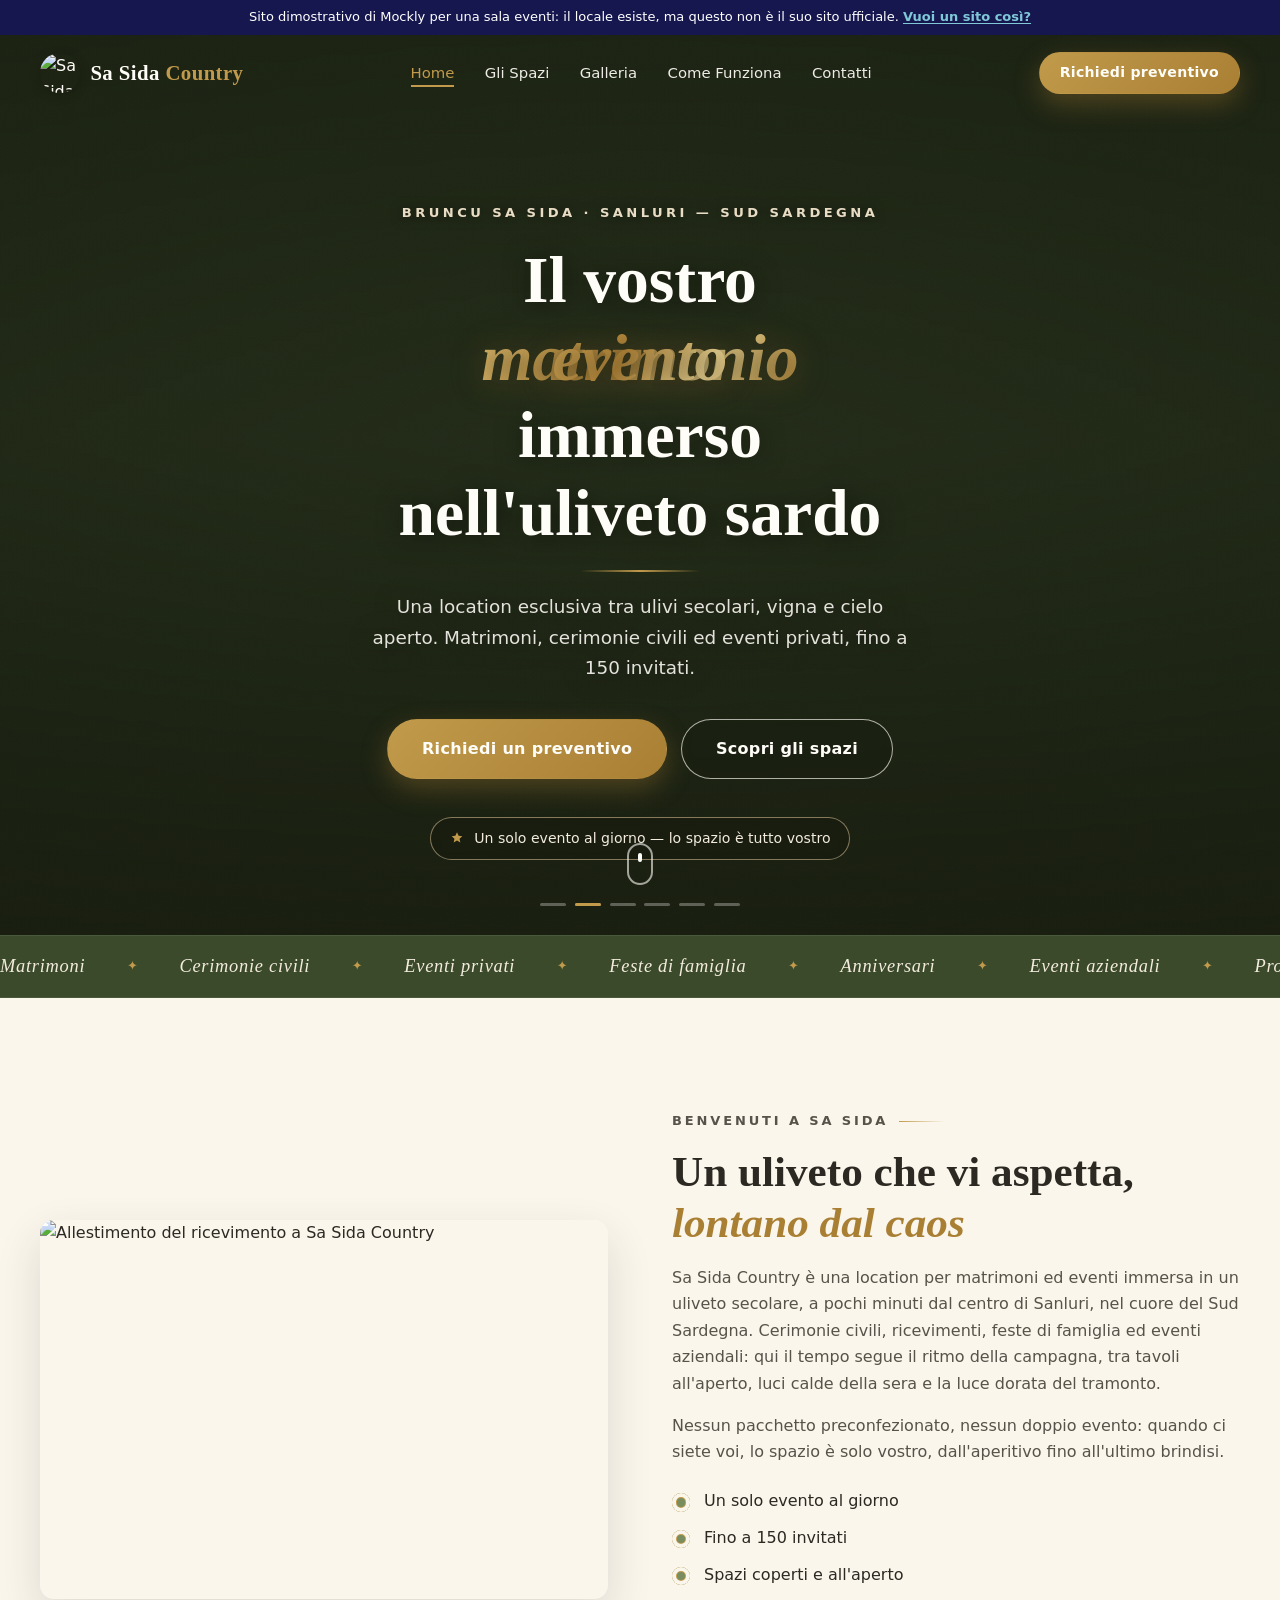
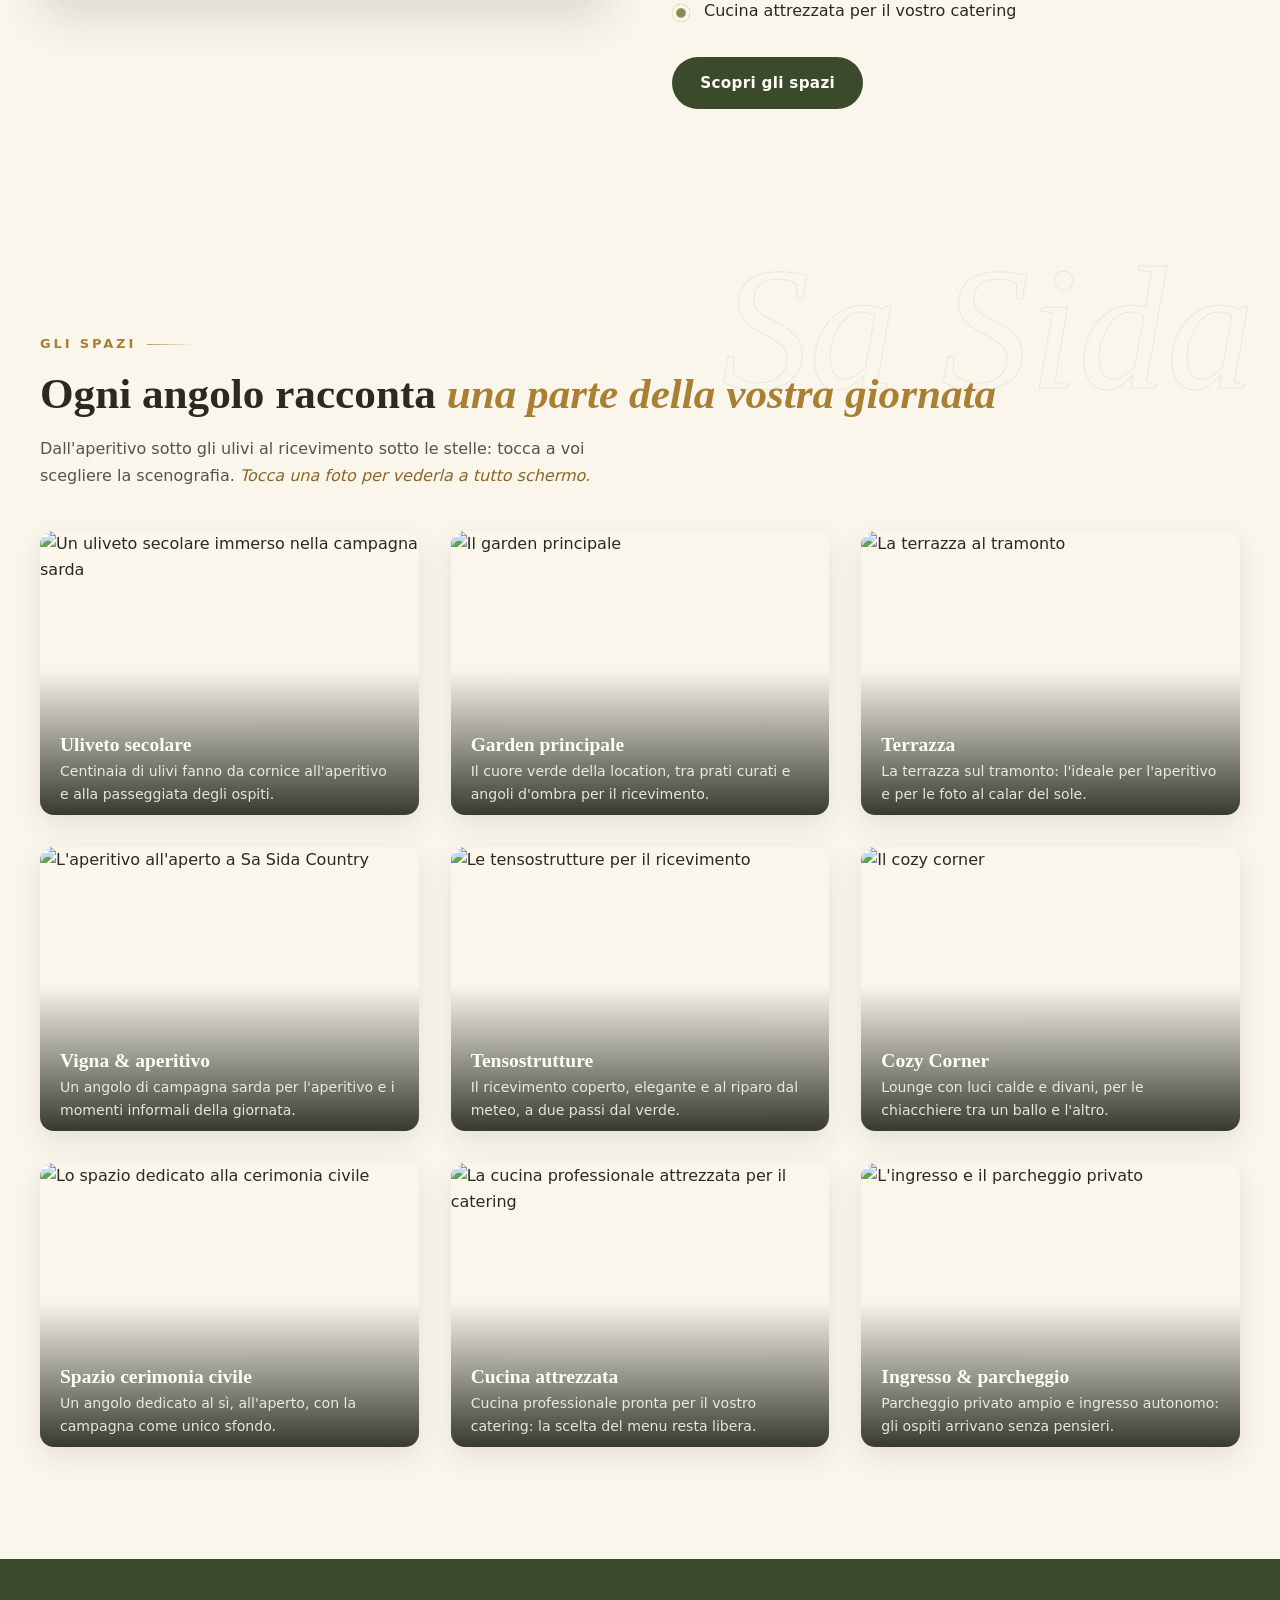
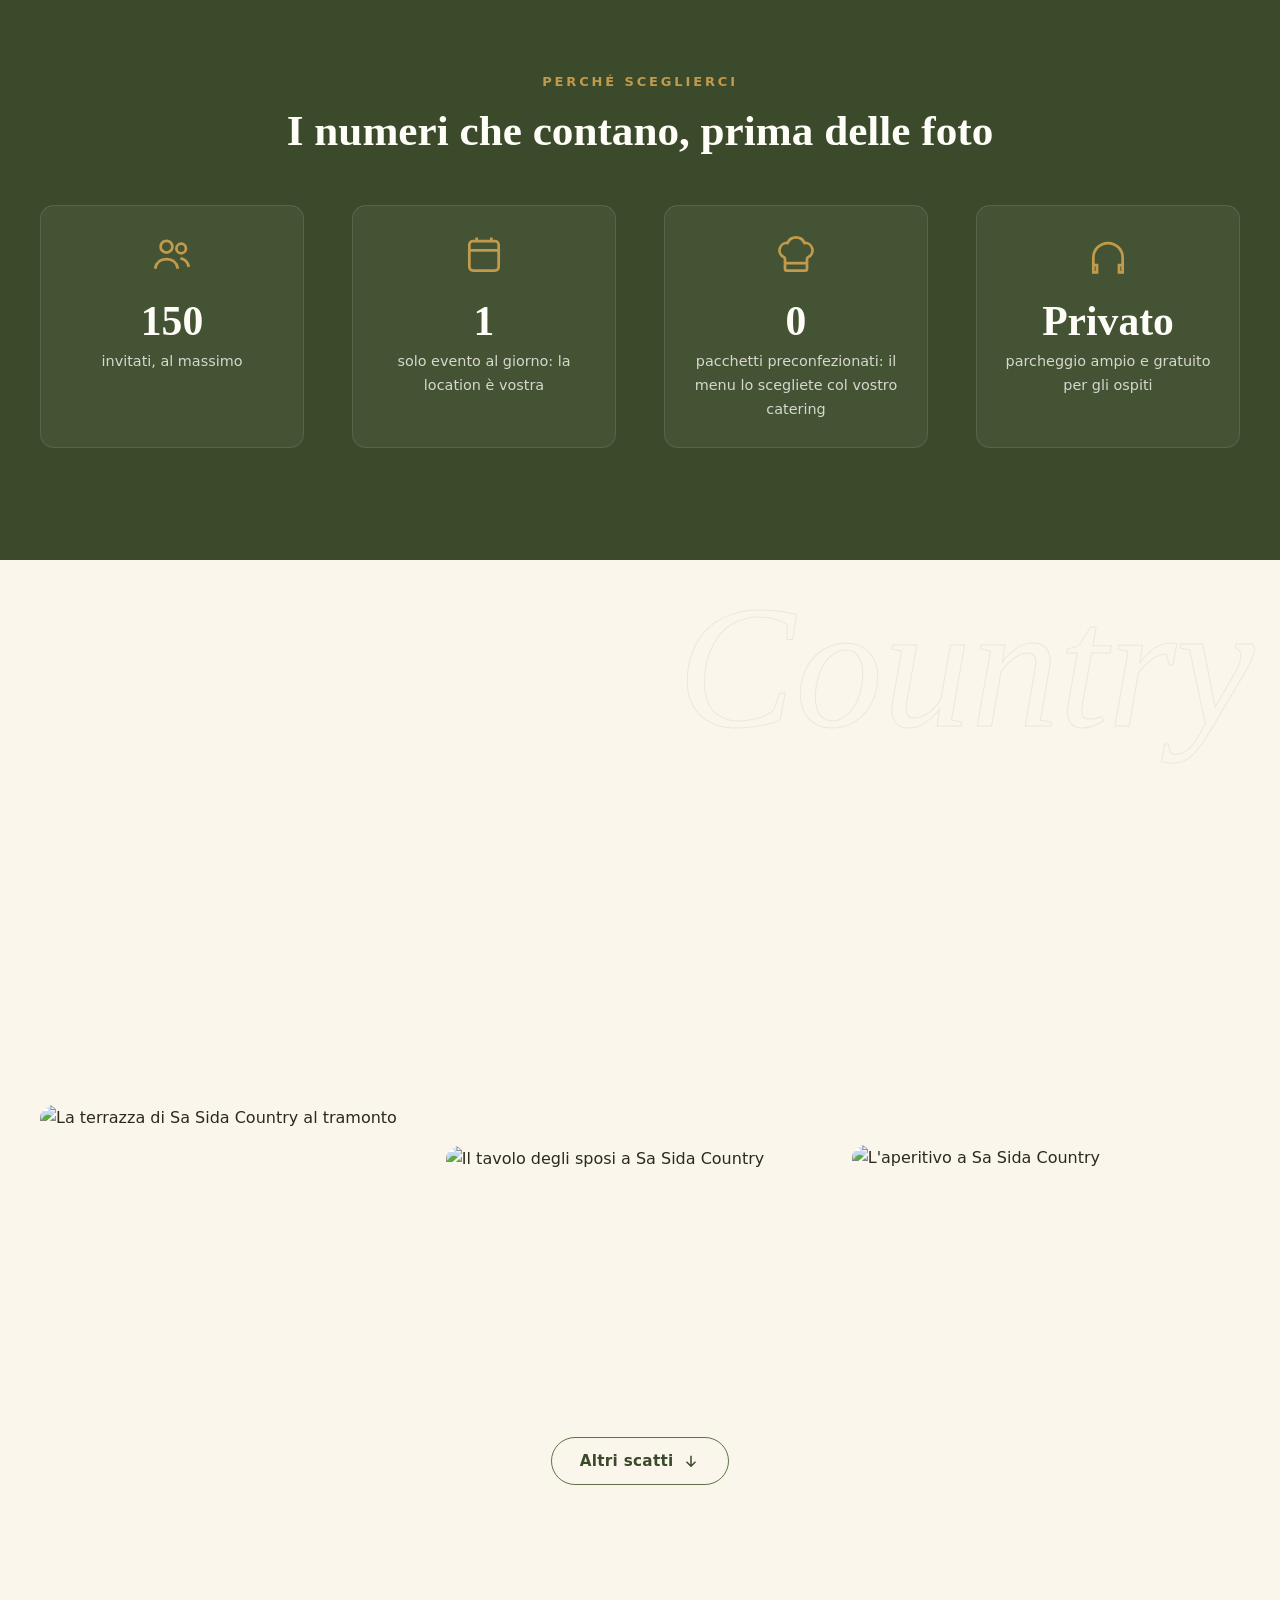
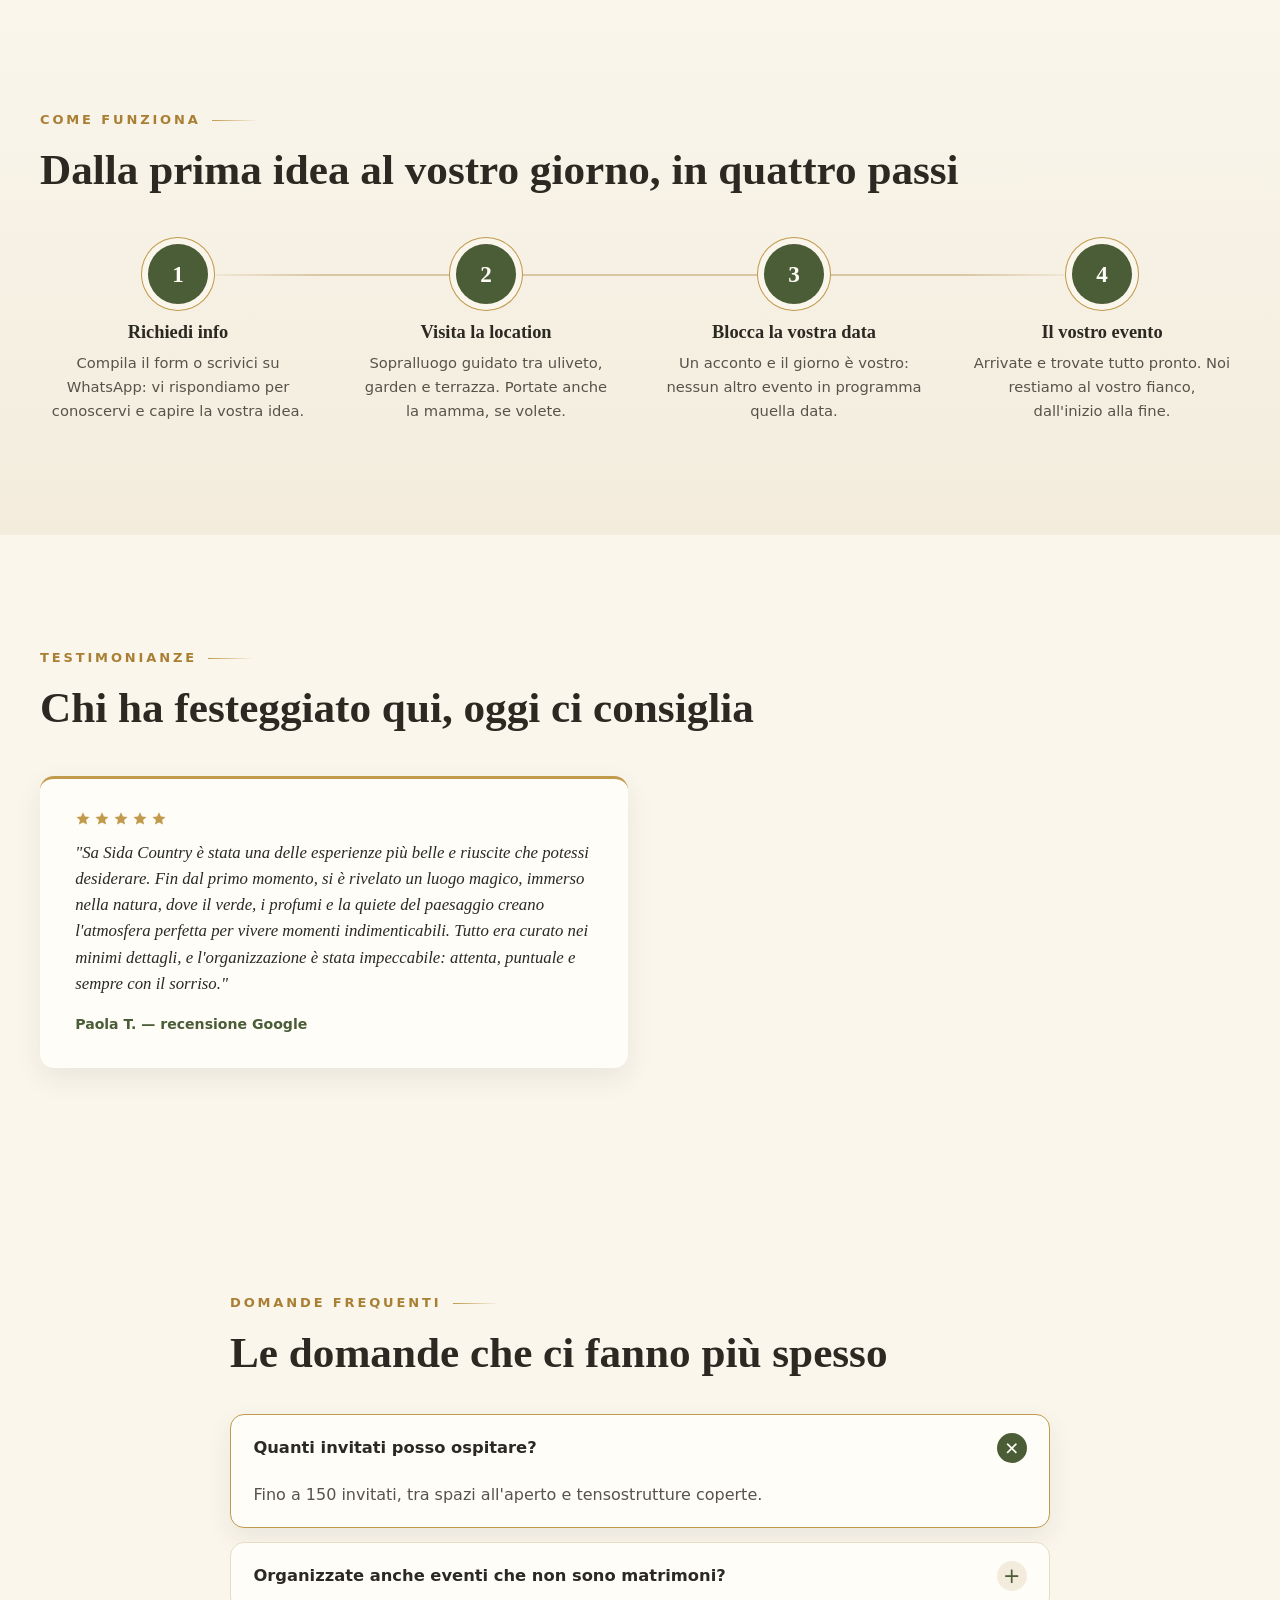
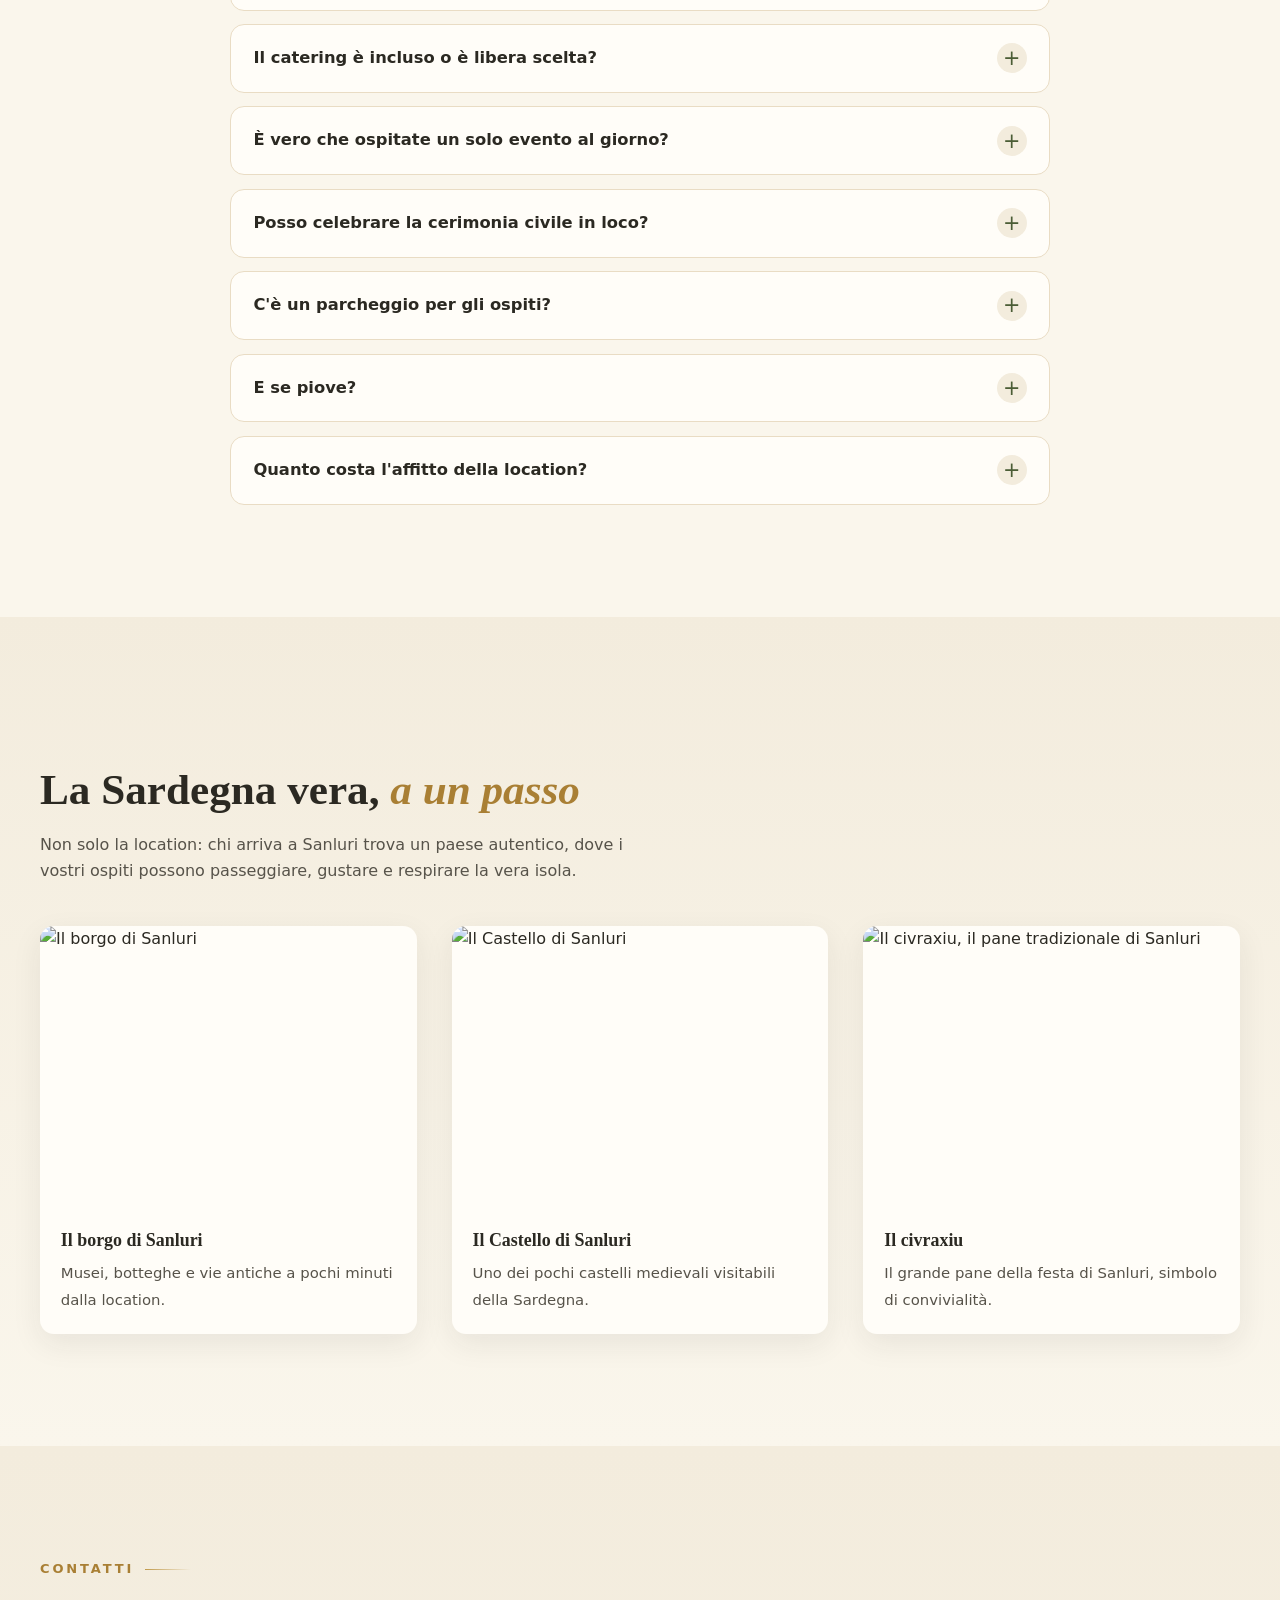
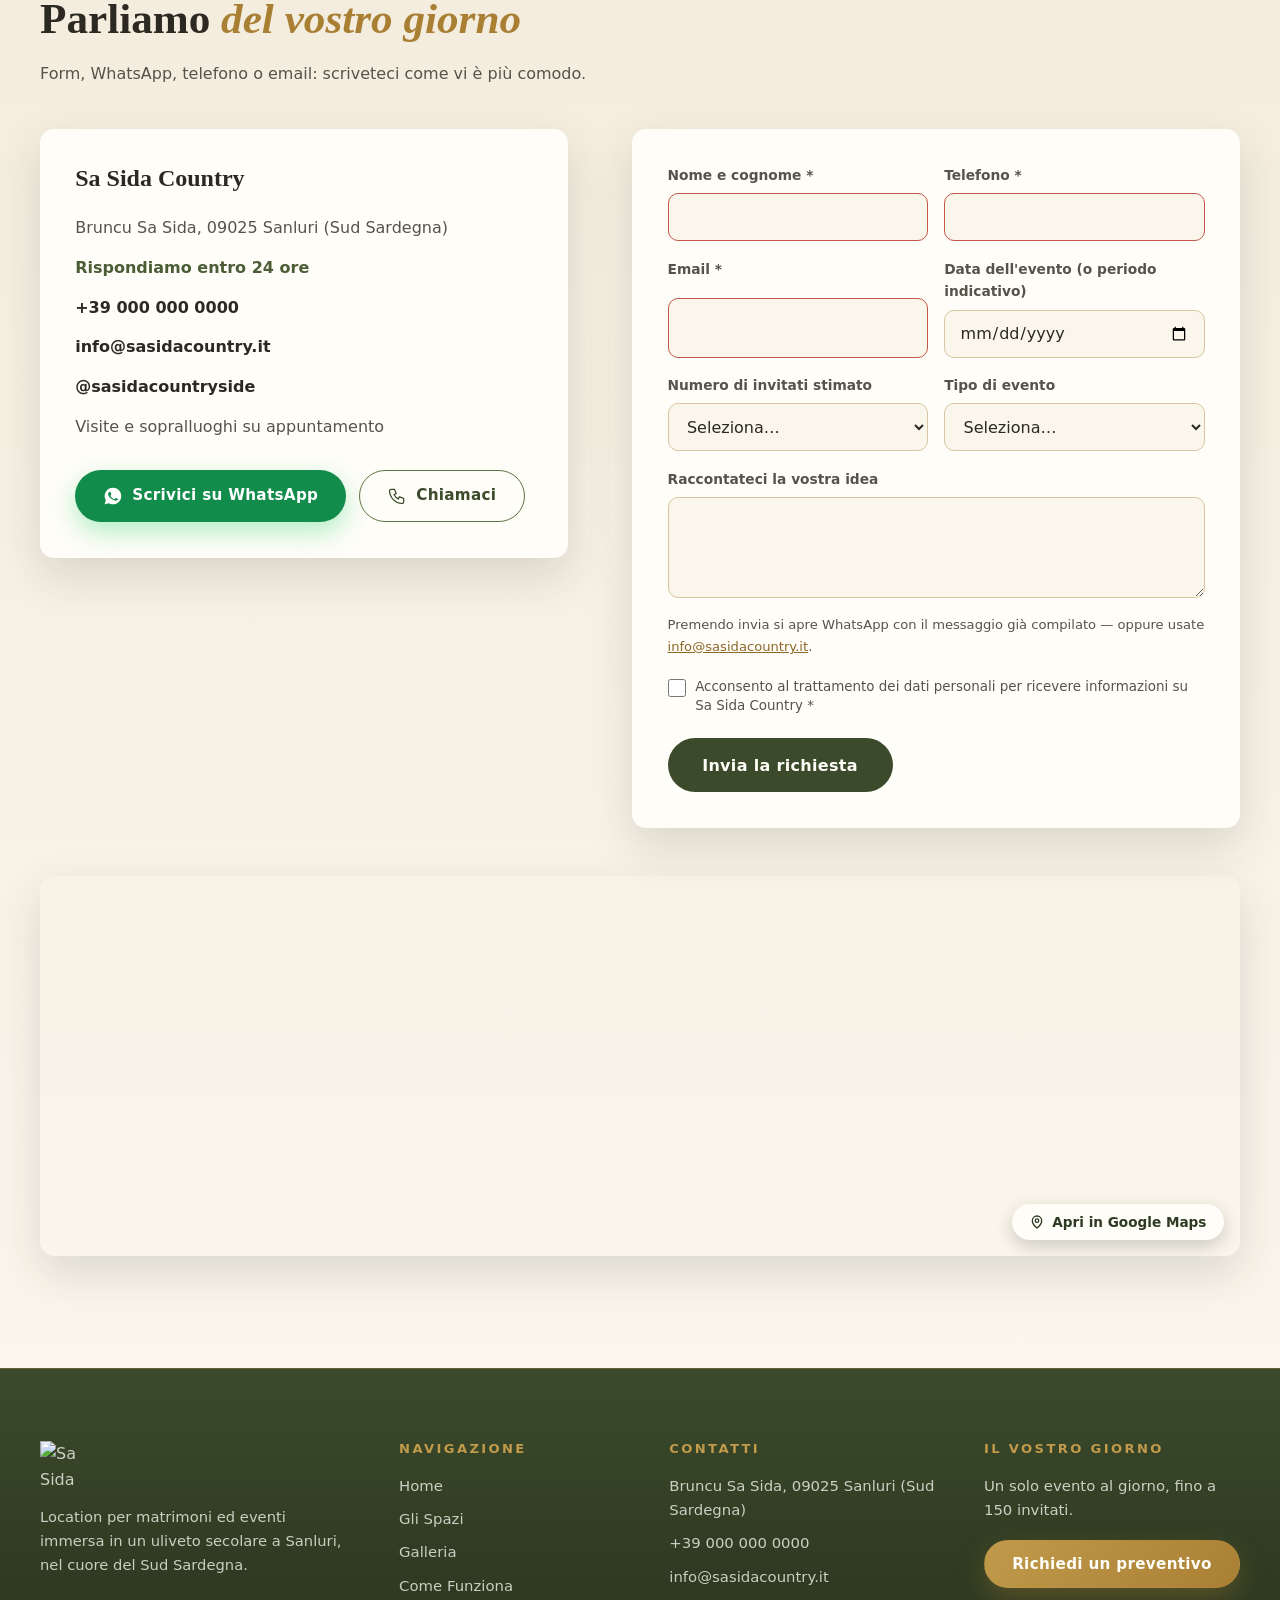
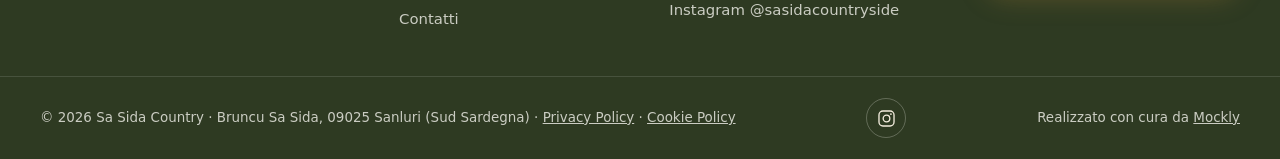
==== commit e5f928de: "Revisione: leggibilità, telefono, niente recensioni o voti inventati Co-Authored-By: Claude Opus 5.5" ====
--- a/index.html
+++ b/index.html
@@ -53,6 +53,7 @@
     "telephone": "+39 000 000 0000"
   }
   </script>
+  <link rel="stylesheet" href="css/ritocchi.css">
 </head>
 
 <body>
@@ -533,21 +534,18 @@
     <!-- ============ TESTIMONIANZE ============ -->
     <!--
       La prima testimonianza è REALE (recensione Google pubblica, autrice Paola Tocchetti).
-      Le altre sono TESTI DI ESEMPIO creati per dare forma alla sezione:
-      - battesimo di Achille
-      - 2 lauree
-      - 2 matrimoni
-      Sostituirle con le recensioni reali dei clienti (autorizzate) prima del lancio.
+      Le testimonianze di esempio sono state tolte (novembre 2026): si aggiungono
+      solo recensioni reali dei clienti, autorizzate.
     -->
     <section class="section testimonianze" id="testimonianze">
       <div class="container">
         <p class="eyebrow reveal">Testimonianze</p>
         <h2 class="reveal">Chi ha festeggiato qui, oggi ci consiglia</h2>
         <div class="testimonials__slider" id="testimonials-slider">
-          <button class="testimonials__nav testimonials__nav--prev" id="testimonials-prev" type="button" aria-label="Recensione precedente">
+          <button class="testimonials__nav testimonials__nav--prev" id="testimonials-prev" type="button" hidden aria-label="Recensione precedente">
             <svg viewBox="0 0 24 24" width="20" height="20" fill="none" stroke="currentColor" stroke-width="2" aria-hidden="true"><path d="M15 5l-7 7 7 7"/></svg>
           </button>
-          <button class="testimonials__nav testimonials__nav--next" id="testimonials-next" type="button" aria-label="Recensione successiva">
+          <button class="testimonials__nav testimonials__nav--next" id="testimonials-next" type="button" hidden aria-label="Recensione successiva">
             <svg viewBox="0 0 24 24" width="20" height="20" fill="none" stroke="currentColor" stroke-width="2" aria-hidden="true"><path d="M9 5l7 7-7 7"/></svg>
           </button>
           <div class="testimonials__grid" id="testimonials-grid">
@@ -557,41 +555,6 @@
             </p>
             <p class="testimonial__text">"Sa Sida Country è stata una delle esperienze più belle e riuscite che potessi desiderare. Fin dal primo momento, si è rivelato un luogo magico, immerso nella natura, dove il verde, i profumi e la quiete del paesaggio creano l'atmosfera perfetta per vivere momenti indimenticabili. Tutto era curato nei minimi dettagli, e l'organizzazione è stata impeccabile: attenta, puntuale e sempre con il sorriso."</p>
             <footer class="testimonial__author">Paola T. — recensione Google</footer>
-          </blockquote>
-          <blockquote class="testimonial placeholder">
-            <p class="testimonial__stars" aria-label="5 stelle su 5">
-              <svg viewBox="0 0 24 24" width="16" height="16" fill="currentColor" aria-hidden="true"><path d="M12 2l2.9 6.3 6.9.7-5.2 4.6 1.5 6.8L12 17.2l-6.1 3.2 1.5-6.8L2.2 9l6.9-.7L12 2z"/></svg><svg viewBox="0 0 24 24" width="16" height="16" fill="currentColor" aria-hidden="true"><path d="M12 2l2.9 6.3 6.9.7-5.2 4.6 1.5 6.8L12 17.2l-6.1 3.2 1.5-6.8L2.2 9l6.9-.7L12 2z"/></svg><svg viewBox="0 0 24 24" width="16" height="16" fill="currentColor" aria-hidden="true"><path d="M12 2l2.9 6.3 6.9.7-5.2 4.6 1.5 6.8L12 17.2l-6.1 3.2 1.5-6.8L2.2 9l6.9-.7L12 2z"/></svg><svg viewBox="0 0 24 24" width="16" height="16" fill="currentColor" aria-hidden="true"><path d="M12 2l2.9 6.3 6.9.7-5.2 4.6 1.5 6.8L12 17.2l-6.1 3.2 1.5-6.8L2.2 9l6.9-.7L12 2z"/></svg><svg viewBox="0 0 24 24" width="16" height="16" fill="currentColor" aria-hidden="true"><path d="M12 2l2.9 6.3 6.9.7-5.2 4.6 1.5 6.8L12 17.2l-6.1 3.2 1.5-6.8L2.2 9l6.9-.7L12 2z"/></svg>
-            </p>
-            <p class="testimonial__text">"Abbiamo festeggiato il battesimo di Achille in un pomeriggio di inizio estate: tutto lo spazio che serviva per i bambini, l'ombra degli ulivi per i grandi e nessuna fretta. Accoglienza sincera e organizzazione attenta, dal primo saluto all'ultimo ospite."</p>
-            <footer class="testimonial__author">La famiglia di Achille — battesimo</footer>
-          </blockquote>
-          <blockquote class="testimonial placeholder">
-            <p class="testimonial__stars" aria-label="5 stelle su 5">
-              <svg viewBox="0 0 24 24" width="16" height="16" fill="currentColor" aria-hidden="true"><path d="M12 2l2.9 6.3 6.9.7-5.2 4.6 1.5 6.8L12 17.2l-6.1 3.2 1.5-6.8L2.2 9l6.9-.7L12 2z"/></svg><svg viewBox="0 0 24 24" width="16" height="16" fill="currentColor" aria-hidden="true"><path d="M12 2l2.9 6.3 6.9.7-5.2 4.6 1.5 6.8L12 17.2l-6.1 3.2 1.5-6.8L2.2 9l6.9-.7L12 2z"/></svg><svg viewBox="0 0 24 24" width="16" height="16" fill="currentColor" aria-hidden="true"><path d="M12 2l2.9 6.3 6.9.7-5.2 4.6 1.5 6.8L12 17.2l-6.1 3.2 1.5-6.8L2.2 9l6.9-.7L12 2z"/></svg><svg viewBox="0 0 24 24" width="16" height="16" fill="currentColor" aria-hidden="true"><path d="M12 2l2.9 6.3 6.9.7-5.2 4.6 1.5 6.8L12 17.2l-6.1 3.2 1.5-6.8L2.2 9l6.9-.7L12 2z"/></svg><svg viewBox="0 0 24 24" width="16" height="16" fill="currentColor" aria-hidden="true"><path d="M12 2l2.9 6.3 6.9.7-5.2 4.6 1.5 6.8L12 17.2l-6.1 3.2 1.5-6.8L2.2 9l6.9-.7L12 2z"/></svg>
-            </p>
-            <p class="testimonial__text">"Una festa di laurea indimenticabile: gli ospiti non finivano di complimentarsi per il luogo. Luce, verde e organizzazione perfette, dal momento dell'aperitivo fino all'ultimo ballo."</p>
-            <footer class="testimonial__author">Giulia P. — laurea</footer>
-          </blockquote>
-          <blockquote class="testimonial placeholder">
-            <p class="testimonial__stars" aria-label="5 stelle su 5">
-              <svg viewBox="0 0 24 24" width="16" height="16" fill="currentColor" aria-hidden="true"><path d="M12 2l2.9 6.3 6.9.7-5.2 4.6 1.5 6.8L12 17.2l-6.1 3.2 1.5-6.8L2.2 9l6.9-.7L12 2z"/></svg><svg viewBox="0 0 24 24" width="16" height="16" fill="currentColor" aria-hidden="true"><path d="M12 2l2.9 6.3 6.9.7-5.2 4.6 1.5 6.8L12 17.2l-6.1 3.2 1.5-6.8L2.2 9l6.9-.7L12 2z"/></svg><svg viewBox="0 0 24 24" width="16" height="16" fill="currentColor" aria-hidden="true"><path d="M12 2l2.9 6.3 6.9.7-5.2 4.6 1.5 6.8L12 17.2l-6.1 3.2 1.5-6.8L2.2 9l6.9-.7L12 2z"/></svg><svg viewBox="0 0 24 24" width="16" height="16" fill="currentColor" aria-hidden="true"><path d="M12 2l2.9 6.3 6.9.7-5.2 4.6 1.5 6.8L12 17.2l-6.1 3.2 1.5-6.8L2.2 9l6.9-.7L12 2z"/></svg><svg viewBox="0 0 24 24" width="16" height="16" fill="currentColor" aria-hidden="true"><path d="M12 2l2.9 6.3 6.9.7-5.2 4.6 1.5 6.8L12 17.2l-6.1 3.2 1.5-6.8L2.2 9l6.9-.7L12 2z"/></svg>
-            </p>
-            <p class="testimonial__text">"Celebrare la laurea di mia figlia qui è stata la scelta giusta: elegante ma informale, con tutto lo spazio che serviva per chiacchiere, musica e foto. I servizi sono stati curati fin nei dettagli."</p>
-            <footer class="testimonial__author">Sara C. — laurea</footer>
-          </blockquote>
-          <blockquote class="testimonial placeholder">
-            <p class="testimonial__stars" aria-label="5 stelle su 5">
-              <svg viewBox="0 0 24 24" width="16" height="16" fill="currentColor" aria-hidden="true"><path d="M12 2l2.9 6.3 6.9.7-5.2 4.6 1.5 6.8L12 17.2l-6.1 3.2 1.5-6.8L2.2 9l6.9-.7L12 2z"/></svg><svg viewBox="0 0 24 24" width="16" height="16" fill="currentColor" aria-hidden="true"><path d="M12 2l2.9 6.3 6.9.7-5.2 4.6 1.5 6.8L12 17.2l-6.1 3.2 1.5-6.8L2.2 9l6.9-.7L12 2z"/></svg><svg viewBox="0 0 24 24" width="16" height="16" fill="currentColor" aria-hidden="true"><path d="M12 2l2.9 6.3 6.9.7-5.2 4.6 1.5 6.8L12 17.2l-6.1 3.2 1.5-6.8L2.2 9l6.9-.7L12 2z"/></svg><svg viewBox="0 0 24 24" width="16" height="16" fill="currentColor" aria-hidden="true"><path d="M12 2l2.9 6.3 6.9.7-5.2 4.6 1.5 6.8L12 17.2l-6.1 3.2 1.5-6.8L2.2 9l6.9-.7L12 2z"/></svg><svg viewBox="0 0 24 24" width="16" height="16" fill="currentColor" aria-hidden="true"><path d="M12 2l2.9 6.3 6.9.7-5.2 4.6 1.5 6.8L12 17.2l-6.1 3.2 1.5-6.8L2.2 9l6.9-.7L12 2z"/></svg>
-            </p>
-            <p class="testimonial__text">"Il nostro matrimonio a Sa Sida è stato esattamente come lo avevamo immaginato: il tramonto sull'uliveto, il ricevimento sotto le tensostrutture e la location tutta per noi, senza un altro evento in programma."</p>
-            <footer class="testimonial__author">Marco S. — matrimonio</footer>
-          </blockquote>
-          <blockquote class="testimonial placeholder">
-            <p class="testimonial__stars" aria-label="5 stelle su 5">
-              <svg viewBox="0 0 24 24" width="16" height="16" fill="currentColor" aria-hidden="true"><path d="M12 2l2.9 6.3 6.9.7-5.2 4.6 1.5 6.8L12 17.2l-6.1 3.2 1.5-6.8L2.2 9l6.9-.7L12 2z"/></svg><svg viewBox="0 0 24 24" width="16" height="16" fill="currentColor" aria-hidden="true"><path d="M12 2l2.9 6.3 6.9.7-5.2 4.6 1.5 6.8L12 17.2l-6.1 3.2 1.5-6.8L2.2 9l6.9-.7L12 2z"/></svg><svg viewBox="0 0 24 24" width="16" height="16" fill="currentColor" aria-hidden="true"><path d="M12 2l2.9 6.3 6.9.7-5.2 4.6 1.5 6.8L12 17.2l-6.1 3.2 1.5-6.8L2.2 9l6.9-.7L12 2z"/></svg><svg viewBox="0 0 24 24" width="16" height="16" fill="currentColor" aria-hidden="true"><path d="M12 2l2.9 6.3 6.9.7-5.2 4.6 1.5 6.8L12 17.2l-6.1 3.2 1.5-6.8L2.2 9l6.9-.7L12 2z"/></svg><svg viewBox="0 0 24 24" width="16" height="16" fill="currentColor" aria-hidden="true"><path d="M12 2l2.9 6.3 6.9.7-5.2 4.6 1.5 6.8L12 17.2l-6.1 3.2 1.5-6.8L2.2 9l6.9-.7L12 2z"/></svg>
-            </p>
-            <p class="testimonial__text">"Un posto vero, autentico. Gli ospiti ci dicono ancora oggi che era la location più bella in cui siano mai stati. Grazie di cuore a chi ci ha accolti con tanta cura."</p>
-            <footer class="testimonial__author">Alessia R. — matrimonio</footer>
           </blockquote>
           </div>
         </div>
@@ -850,6 +813,6 @@
     <button class="lightbox__nav lightbox__nav--next" id="lightbox-next" aria-label="Foto successiva">&#8250;</button>
   </div>
 
-  <script src="js/main.js?v=4" defer></script>
+  <script src="js/main.js?v=5" defer></script>
 </body>
 </html>
--- a/css/style.css
+++ b/css/style.css
@@ -0,0 +1,1342 @@
+/* ============================================================
+   Sa Sida Country — Location per matrimoni ed eventi, Sanluri
+   Stack: vanilla HTML/CSS/JS · design Mockly
+   ============================================================ */
+
+:root {
+  /* Palette: uliveto, terra, oro caldo */
+  --olive-900: #2e3a22;
+  --olive-800: #3b4a2b;
+  --olive-700: #4b5d36;
+  --olive-600: #5f7444;
+  --olive-500: #7a8d5e;
+
+  --sand-100: #faf6ec;
+  --sand-200: #f3ecdd;
+  --sand-300: #e9dcc4;
+  --sand-400: #d8c6a2;
+
+  --gold-500: #c19a4b;
+  --gold-600: #a97f34;
+  --gold-700: #8c6727;
+
+  --ink: #2b2922;
+  --ink-soft: #57534a;
+  --white: #fffdf8;
+
+  --font-serif: 'Playfair Display', Georgia, serif;
+  --font-sans: 'Inter', system-ui, -apple-system, sans-serif;
+
+  --header-h: 76px;
+  --radius: 14px;
+  --shadow: 0 18px 45px rgba(43, 41, 34, .14);
+  --ease: cubic-bezier(.22, .61, .36, 1);
+}
+
+/* ---------- Reset / base ---------- */
+*, *::before, *::after { box-sizing: border-box; margin: 0; padding: 0; }
+
+html { scroll-behavior: smooth; scroll-padding-top: calc(var(--header-h) + 12px); }
+
+/* Evita scroll laterale accidentale su mobile/iOS */
+html, body { overflow-x: hidden; }
+
+body {
+  font-family: var(--font-sans);
+  font-size: 16px;
+  line-height: 1.65;
+  color: var(--ink);
+  background:
+    var(--sand-100) url("data:image/svg+xml,%3Csvg xmlns='http://www.w3.org/2000/svg' width='140' height='140'%3E%3Cfilter id='p'%3E%3CfeTurbulence type='fractalNoise' baseFrequency='0.9' numOctaves='2'/%3E%3C/filter%3E%3Crect width='140' height='140' filter='url(%23p)' opacity='0.5'/%3E%3C/svg%3E") repeat;
+  -webkit-font-smoothing: antialiased;
+  -webkit-tap-highlight-color: transparent;
+}
+
+::selection { background: var(--gold-500); color: var(--white); }
+
+:focus-visible {
+  outline: 3px solid rgba(193, 154, 75, .65);
+  outline-offset: 2px;
+  border-radius: 4px;
+}
+
+::-webkit-scrollbar { width: 10px; }
+::-webkit-scrollbar-track { background: var(--sand-200); }
+::-webkit-scrollbar-thumb { background: var(--olive-700); border-radius: 6px; border: 2px solid var(--sand-200); }
+::-webkit-scrollbar-thumb:hover { background: var(--olive-800); }
+* { scrollbar-width: thin; scrollbar-color: var(--olive-700) var(--sand-200); }
+
+body.nav-open, body.lightbox-open { overflow: hidden; }
+
+img { display: block; max-width: 100%; height: auto; }
+
+a { color: inherit; text-decoration: none; }
+ul { list-style: none; }
+
+.container { width: min(1200px, 100% - 2.5rem); margin-inline: auto; }
+.container--narrow { width: min(820px, 100% - 2.5rem); }
+
+h1, h2, h3, h4 { font-family: var(--font-serif); font-weight: 600; line-height: 1.18; }
+
+.eyebrow {
+  font-family: var(--font-sans);
+  font-size: 0.8125rem;
+  font-weight: 600;
+  letter-spacing: .22em;
+  text-transform: uppercase;
+  color: var(--gold-600);
+  margin-bottom: .9rem;
+}
+.eyebrow::after {
+  content: '';
+  display: inline-block;
+  width: 46px; height: 1px;
+  margin-left: .7rem;
+  vertical-align: middle;
+  background: linear-gradient(90deg, var(--gold-500), transparent);
+  transform: scaleX(0);
+  transform-origin: left;
+  transition: transform .8s var(--ease) .25s;
+}
+.eyebrow.in::after { transform: scaleX(1); }
+.hero__eyebrow::after, .numeri .eyebrow::after { display: none; }
+
+h2 { font-size: clamp(1.85rem, 3.6vw, 2.7rem); margin-bottom: 1rem; }
+h2 em { font-style: italic; color: var(--gold-600); }
+
+.section { padding: clamp(4rem, 9vw, 7rem) 0; }
+
+.section-intro { max-width: 620px; color: var(--ink-soft); margin-bottom: 2.6rem; }
+
+.section-intro em, .space-card small { color: var(--gold-700); font-style: italic; }
+
+/* ---------- Buttons ---------- */
+.btn {
+  display: inline-flex;
+  align-items: center;
+  justify-content: center;
+  gap: .55rem;
+  min-height: 48px;
+  padding: .8rem 1.7rem;
+  border-radius: 999px;
+  border: 1px solid transparent;
+  font-family: var(--font-sans);
+  font-size: .95rem;
+  font-weight: 600;
+  letter-spacing: .02em;
+  cursor: pointer;
+  position: relative;
+  overflow: hidden;
+  transition: transform .25s var(--ease), background .25s, color .25s, border-color .25s, box-shadow .25s;
+  white-space: nowrap;
+}
+
+.btn::after {
+  content: '';
+  position: absolute;
+  top: 0; left: -85%;
+  width: 45%; height: 100%;
+  background: linear-gradient(105deg, transparent, rgba(255, 253, 248, .38), transparent);
+  transform: skewX(-20deg);
+  transition: left .65s var(--ease);
+  pointer-events: none;
+}
+.btn:hover::after { left: 135%; }
+.btn--ghost::after { display: none; }
+
+.btn:active { transform: scale(.97); }
+
+.btn--sm { min-height: 42px; padding: .55rem 1.25rem; font-size: .88rem; }
+.btn--lg { min-height: 54px; padding: 1rem 2.1rem; font-size: 1rem; }
+
+.btn--gold { background: linear-gradient(135deg, var(--gold-500), var(--gold-600)); color: var(--white); box-shadow: 0 10px 26px rgba(169, 127, 52, .35); }
+.btn--gold:hover { background: linear-gradient(135deg, var(--gold-600), var(--gold-700)); transform: translateY(-2px); }
+
+.btn--dark { background: var(--olive-800); color: var(--white); }
+.btn--dark:hover { background: var(--olive-900); transform: translateY(-2px); }
+
+.btn--ghost { border-color: rgba(255, 253, 248, .65); color: var(--white); background: rgba(20, 25, 12, .25); -webkit-backdrop-filter: blur(4px); backdrop-filter: blur(4px); }
+.btn--ghost:hover { background: rgba(255, 253, 248, .14); transform: translateY(-2px); }
+
+.btn--wa { background: #25d366; color: #fff; box-shadow: 0 10px 26px rgba(37, 211, 102, .35); }
+.btn--wa:hover { background: #1fb857; transform: translateY(-2px); }
+
+/* ---------- Header ---------- */
+.site-header {
+  position: fixed;
+  inset: 0 0 auto 0;
+  z-index: 60;
+  height: var(--header-h);
+  transition: background .35s var(--ease), box-shadow .35s, height .3s;
+}
+
+.header-inner { display: flex; align-items: center; justify-content: space-between; height: 100%; }
+
+.logo { display: flex; align-items: center; gap: .65rem; color: var(--white); }
+.logo-img { width: 40px; height: 40px; border-radius: 50%; object-fit: cover; box-shadow: 0 2px 10px rgba(20, 24, 12, .35); }
+.logo-name { font-family: var(--font-serif); font-size: 1.3rem; font-weight: 600; letter-spacing: .02em; }
+.logo-name em { font-style: normal; color: var(--gold-500); }
+
+.nav-list { display: flex; align-items: center; gap: 1.9rem; }
+.nav-link { font-size: .93rem; font-weight: 500; color: rgba(255, 253, 248, .92); position: relative; padding: .35rem 0; transition: color .25s; }
+.nav-link::after {
+  content: ''; position: absolute; left: 0; bottom: 0; height: 2px; width: 100%;
+  background: var(--gold-500); transform: scaleX(0); transform-origin: left; transition: transform .3s var(--ease);
+}
+.nav-link:hover::after, .nav-link:focus-visible::after, .nav-link.is-active::after { transform: scaleX(1); }
+.nav-link.is-active { color: var(--gold-500); }
+.site-header.is-scrolled .nav-link.is-active { color: var(--gold-600); }
+
+.header-cta { display: inline-flex; }
+.nav-cta-mobile { display: none; }
+
+.nav-toggle {
+  display: none;
+  flex-direction: column;
+  justify-content: center;
+  gap: 5px;
+  width: 48px; height: 48px;
+  background: none; border: 0;
+  cursor: pointer;
+  padding: 10px;
+}
+.nav-toggle span {
+  display: block; height: 2px; width: 100%;
+  background: var(--white);
+  border-radius: 2px;
+  transition: transform .3s var(--ease), opacity .3s;
+}
+.nav-toggle[aria-expanded="true"] span:nth-child(1) { transform: translateY(7px) rotate(45deg); }
+.nav-toggle[aria-expanded="true"] span:nth-child(2) { opacity: 0; }
+.nav-toggle[aria-expanded="true"] span:nth-child(3) { transform: translateY(-7px) rotate(-45deg); }
+
+/* header "scrolled" sopra sezioni chiare */
+.site-header.is-scrolled {
+  background: var(--sand-100);
+  box-shadow: 0 4px 24px rgba(43, 41, 34, .09);
+}
+.site-header.is-scrolled .logo { color: var(--ink); }
+.site-header.is-scrolled .nav-link { color: var(--ink-soft); }
+.site-header.is-scrolled .nav-link:hover { color: var(--ink); }
+.site-header.is-scrolled .nav-toggle span { background: var(--ink); }
+
+/* ---------- Hero ---------- */
+.hero {
+  position: relative;
+  min-height: 100vh;
+  min-height: 100svh;
+  display: flex;
+  align-items: center;
+  justify-content: center;
+  text-align: center;
+  color: var(--white);
+  overflow: hidden;
+  background: var(--olive-900);
+}
+
+.hero__slides {
+  position: absolute;
+  inset: -14% 0;
+  will-change: transform;
+}
+
+.hero__slide {
+  position: absolute;
+  inset: 0;
+  background: center/cover no-repeat;
+  opacity: 0;
+  transition: opacity 2.4s var(--ease);
+  animation: kenIn 18s ease-out infinite alternate;
+}
+
+.hero__slide:nth-child(even) { animation-name: kenOut; }
+
+.hero__slide.is-active { opacity: 1; }
+
+@keyframes kenIn { from { transform: scale(1.12) translateX(1.2%); } to { transform: scale(1.02) translateX(-1.2%); } }
+@keyframes kenOut { from { transform: scale(1.02) translateX(-1.2%); } to { transform: scale(1.12) translateX(1.2%); } }
+
+.hero__overlay {
+  position: absolute; inset: 0;
+  background:
+    radial-gradient(120% 90% at 50% 42%, rgba(20, 24, 12, .14) 0%, rgba(20, 24, 12, .52) 100%),
+    linear-gradient(180deg, rgba(20, 24, 12, .5) 0%, rgba(20, 24, 12, .3) 45%, rgba(20, 24, 12, .68) 100%);
+}
+
+.hero__grain {
+  position: absolute; inset: 0;
+  background-image: url("data:image/svg+xml,%3Csvg xmlns='http://www.w3.org/2000/svg' width='140' height='140'%3E%3Cfilter id='n'%3E%3CfeTurbulence type='fractalNoise' baseFrequency='0.85' numOctaves='2'/%3E%3C/filter%3E%3Crect width='140' height='140' filter='url(%23n)' opacity='0.55'/%3E%3C/svg%3E");
+  opacity: .06;
+  mix-blend-mode: overlay;
+  pointer-events: none;
+}
+
+.hero__content { position: relative; z-index: 2; padding-top: calc(var(--header-h) + 1rem); }
+
+.hero__eyebrow {
+  font-size: .82rem; font-weight: 600; letter-spacing: .26em; text-transform: uppercase;
+  color: var(--sand-300);
+  margin-bottom: 1.2rem;
+  text-shadow: 0 1px 12px rgba(15, 18, 8, .55);
+}
+
+.hero__title {
+  font-size: clamp(2.2rem, 6vw, 4.1rem);
+  max-width: 15ch;
+  margin: 0 auto 1.1rem;
+  text-wrap: balance;
+  text-shadow: 0 2px 24px rgba(15, 18, 8, .5);
+}
+
+.hero__sub {
+  font-size: clamp(1rem, 2vw, 1.15rem);
+  color: rgba(255, 253, 248, .88);
+  max-width: 46ch;
+  margin: 0 auto 2.2rem;
+  text-shadow: 0 2px 24px rgba(15, 18, 8, .5);
+}
+
+.hero__actions { display: flex; gap: .9rem; justify-content: center; flex-wrap: wrap; }
+
+.hero__badge {
+  display: inline-flex; align-items: center; gap: .55rem;
+  margin-top: 2.4rem;
+  padding: .55rem 1.15rem;
+  border: 1px solid rgba(222, 196, 153, .55);
+  border-radius: 999px;
+  background: rgba(20, 24, 12, .35);
+  -webkit-backdrop-filter: blur(5px);
+  backdrop-filter: blur(5px);
+  font-size: .88rem; font-weight: 500;
+  color: var(--sand-200);
+}
+.hero__badge svg { color: var(--gold-500); }
+
+.hero__slides-nav {
+  position: absolute;
+  left: 50%; bottom: 1.8rem;
+  transform: translateX(-50%);
+  z-index: 3;
+  display: flex; gap: .55rem;
+}
+.hero__slides-nav span {
+  width: 26px; height: 3px;
+  border-radius: 3px;
+  background: rgba(255, 253, 248, .3);
+  overflow: hidden;
+  position: relative;
+}
+.hero__slides-nav span::after {
+  content: '';
+  position: absolute; inset: 0;
+  background: var(--gold-500);
+  transform: scaleX(0);
+  transform-origin: left;
+}
+.hero__slides-nav span.is-active::after { animation: slideProgress 6s linear forwards; }
+@keyframes slideProgress { from { transform: scaleX(0); } to { transform: scaleX(1); } }
+
+.hero__scroll {
+  position: absolute; left: 50%; bottom: 3.1rem; transform: translateX(-50%);
+  z-index: 2;
+  width: 26px; height: 42px;
+  border: 2px solid rgba(255, 253, 248, .6);
+  border-radius: 14px;
+}
+.hero__scroll span {
+  position: absolute; left: 50%; top: 8px;
+  width: 4px; height: 9px; margin-left: -2px;
+  border-radius: 3px;
+  background: var(--white);
+  animation: scrollDot 1.8s infinite;
+}
+@keyframes scrollDot { 0% { opacity: 0; transform: translateY(0); } 30% { opacity: 1; } 100% { opacity: 0; transform: translateY(14px); } }
+.hero__scroll { transition: opacity .5s var(--ease); }
+.hero.is-scrolled .hero__scroll { opacity: 0; }
+
+/* Sottolineatura dorata animata sotto il titolo */
+.hero__flourish {
+  width: 120px; height: 2px;
+  margin: 0 auto 1.3rem;
+  background: linear-gradient(90deg, transparent, var(--gold-500), transparent);
+  border-radius: 2px;
+  transform: scaleX(0);
+  animation: flourishIn .9s var(--ease) 1.15s forwards;
+}
+@keyframes flourishIn { to { transform: scaleX(1); } }
+
+/* Parola rotante nel titolo (matrimonio / evento / festa / ...) */
+.rotator {
+  position: relative;
+  display: inline-grid;
+  vertical-align: bottom;
+  font-family: var(--font-serif);
+  font-style: italic;
+}
+.rotator__word {
+  grid-area: 1 / 1;
+  opacity: 0;
+  transform: translateY(55%) rotate(2.5deg);
+  transition: opacity .55s var(--ease), transform .55s var(--ease);
+  white-space: nowrap;
+  color: var(--gold-500);
+  background: linear-gradient(120deg, #e0bd6e 0%, #b98a3c 45%, #ecd491 70%, #a97f34 100%);
+  -webkit-background-clip: text;
+  background-clip: text;
+  -webkit-text-fill-color: transparent;
+  filter: drop-shadow(0 2px 14px rgba(193, 154, 75, .28));
+}
+.rotator__word.is-on { opacity: 1; transform: none; }
+
+/* ---------- Marquee: tipi di evento ---------- */
+.marquee {
+  background: var(--olive-800);
+  color: var(--sand-200);
+  border-top: 1px solid rgba(255, 253, 248, .08);
+  border-bottom: 1px solid rgba(255, 253, 248, .08);
+  overflow: hidden;
+  padding: .95rem 0;
+}
+.marquee__track {
+  display: flex;
+  align-items: center;
+  gap: 2.6rem;
+  width: max-content;
+  will-change: transform;
+  animation: marquee 30s linear infinite;
+}
+.marquee__track span {
+  font-family: var(--font-serif);
+  font-size: 1.15rem;
+  font-style: italic;
+  letter-spacing: .04em;
+  white-space: nowrap;
+}
+.marquee__track i {
+  color: var(--gold-500);
+  font-style: normal;
+  font-size: 0.8125rem;
+}
+@keyframes marquee { from { transform: translateX(0); } to { transform: translateX(-50%); } }
+
+/* ---------- Watermark decorativo ---------- */
+.section-mark {
+  position: absolute;
+  top: 1.2rem;
+  right: 1.6rem;
+  font-family: var(--font-serif);
+  font-style: italic;
+  font-size: clamp(4.5rem, 14vw, 11rem);
+  line-height: 1;
+  color: transparent;
+  -webkit-text-stroke: 1px rgba(43, 41, 34, .07);
+  pointer-events: none;
+  user-select: none;
+  z-index: 0;
+}
+.spazi, .galleria, .territorio, .contatti { position: relative; }
+.spazi .container, .galleria .container, .territorio .container, .contatti .container { position: relative; z-index: 1; }
+
+/* ---------- About ---------- */
+.about { background: var(--sand-100); }
+
+.about__grid {
+  display: grid;
+  grid-template-columns: 1fr 1fr;
+  gap: clamp(2rem, 5vw, 4.5rem);
+  align-items: center;
+}
+
+.about__media img {
+  width: 100%;
+  border-radius: var(--radius);
+  box-shadow: var(--shadow);
+  aspect-ratio: 3 / 2;
+  object-fit: cover;
+}
+
+.about__text p { color: var(--ink-soft); margin-bottom: 1rem; }
+
+.about__list { margin: 1.4rem 0 2rem; display: grid; gap: .65rem; }
+.about__list li {
+  position: relative;
+  padding-left: 2rem;
+  font-weight: 500;
+}
+.about__list li::before {
+  content: '';
+  position: absolute; left: 0; top: .32em;
+  width: 1.15rem; height: 1.15rem;
+  border-radius: 50%;
+  background: var(--olive-500);
+  box-shadow: inset 0 0 0 4px var(--sand-100), inset 0 0 0 5px var(--gold-500);
+}
+
+/* ---------- Territorio ---------- */
+.territorio { background: linear-gradient(180deg, var(--sand-200), var(--sand-100)); }
+
+.territorio__grid {
+  display: grid;
+  grid-template-columns: repeat(3, 1fr);
+  gap: clamp(1.2rem, 3vw, 2.2rem);
+}
+
+.territorio__card {
+  border-radius: var(--radius);
+  overflow: hidden;
+  background: var(--white);
+  box-shadow: 0 10px 30px rgba(43, 41, 34, .08);
+  transition: transform .35s var(--ease), box-shadow .35s;
+}
+.territorio__card:hover { transform: translateY(-6px); box-shadow: var(--shadow); }
+.territorio__card img { width: 100%; aspect-ratio: 4 / 3; object-fit: cover; }
+.territorio__card figcaption { padding: 1.1rem 1.3rem 1.3rem; }
+.territorio__card strong { display: block; font-family: var(--font-serif); font-size: 1.12rem; margin-bottom: .3rem; }
+.territorio__card span { color: var(--ink-soft); font-size: .93rem; }
+
+/* ---------- Spazi ---------- */
+.spazi { background: var(--sand-100); }
+
+.spazi__grid {
+  display: grid;
+  grid-template-columns: repeat(3, 1fr);
+  gap: clamp(1.2rem, 3vw, 2rem);
+}
+
+.space-card {
+  position: relative;
+  border-radius: var(--radius);
+  overflow: hidden;
+  cursor: zoom-in;
+  box-shadow: 0 10px 28px rgba(43, 41, 34, .1);
+  transition: transform .45s var(--ease), box-shadow .45s var(--ease), outline-color .3s;
+  outline: 1px solid transparent;
+  outline-offset: 4px;
+}
+.space-card:hover { transform: translateY(-8px); box-shadow: 0 24px 55px rgba(43, 41, 34, .22); outline-color: rgba(193, 154, 75, .55); }
+
+.space-card img {
+  width: 100%;
+  aspect-ratio: 4 / 3;
+  object-fit: cover;
+  transition: transform 1.1s var(--ease);
+}
+.space-card:hover img { transform: scale(1.09); }
+
+.space-card__caption {
+  position: absolute; inset: auto 0 0 0;
+  padding: 4rem 1.25rem 1.15rem;
+  color: var(--white);
+  background: linear-gradient(180deg, transparent, rgba(24, 28, 15, .92));
+  transform: translateY(10px);
+  transition: transform .5s var(--ease);
+}
+.space-card:hover .space-card__caption { transform: none; }
+
+.space-card__caption h3 { font-size: 1.22rem; margin-bottom: .25rem; }
+.space-card__caption p { font-size: .88rem; color: rgba(255, 253, 248, .85); }
+.space-card__caption small { color: var(--sand-300); font-size: 0.8125rem; }
+
+.space-card__view {
+  position: absolute;
+  top: .95rem; right: .95rem;
+  z-index: 2;
+  width: 40px; height: 40px;
+  display: flex; align-items: center; justify-content: center;
+  border-radius: 50%;
+  background: rgba(255, 253, 248, .93);
+  color: var(--olive-800);
+  box-shadow: 0 8px 20px rgba(20, 24, 12, .3);
+  opacity: 0;
+  transform: scale(.6) rotate(-14deg);
+  transition: opacity .35s var(--ease), transform .45s var(--ease);
+}
+.space-card:hover .space-card__view, .space-card:focus-within .space-card__view { opacity: 1; transform: none; }
+
+/* ---------- Numeri ---------- */
+.numeri { background: var(--olive-800); color: var(--sand-100); text-align: center; }
+.numeri .eyebrow { color: var(--gold-500); }
+.numeri h2 { color: var(--white); }
+
+.numeri__grid {
+  display: grid;
+  grid-template-columns: repeat(4, 1fr);
+  gap: clamp(1.5rem, 4vw, 3rem);
+  margin-top: 3rem;
+}
+
+.num-card { padding: 1.6rem 1rem; border-radius: var(--radius); background: rgba(255, 253, 248, .05); border: 1px solid rgba(255, 253, 248, .1); transition: transform .3s var(--ease), background .3s; }
+.num-card:hover { transform: translateY(-4px); background: rgba(255, 253, 248, .09); }
+
+.num-card svg { width: 44px; height: 44px; color: var(--gold-500); margin-bottom: .9rem; }
+
+.num-card__value {
+  font-family: var(--font-serif);
+  font-size: clamp(1.9rem, 3.5vw, 2.6rem);
+  font-weight: 600;
+  color: var(--white);
+  line-height: 1.1;
+}
+
+.num-card__label { margin-top: .35rem; font-size: .9rem; color: rgba(255, 253, 248, .78); }
+
+.num-card__value.is-done { animation: countPop .55s var(--ease); }
+@keyframes countPop { 0% { transform: scale(1); } 45% { transform: scale(1.14); } 100% { transform: scale(1); } }
+
+/* ---------- Galleria ---------- */
+.galleria { background: var(--sand-100); }
+
+.gallery-grid {
+  columns: 3;
+  column-gap: 1.1rem;
+}
+
+.gallery-item {
+  position: relative;
+  break-inside: avoid;
+  margin-bottom: 1.1rem;
+  border-radius: var(--radius);
+  overflow: hidden;
+  cursor: zoom-in;
+}
+.gallery-item a { display: block; cursor: pointer; }
+
+.gallery-item img { width: 100%; transition: transform .7s var(--ease); }
+.gallery-item:hover img { transform: scale(1.045); }
+
+.gallery-item__play {
+  position: absolute; inset: 0;
+  display: flex; align-items: center; justify-content: center;
+  background: rgba(20, 24, 12, .25);
+  color: var(--white);
+  transition: background .3s;
+}
+.gallery-item:hover .gallery-item__play { background: rgba(20, 24, 12, .4); }
+.gallery-item__play svg {
+  width: 64px; height: 64px;
+  padding: 14px; padding-left: 18px;
+  border-radius: 50%;
+  background: rgba(255, 253, 248, .18);
+  -webkit-backdrop-filter: blur(3px);
+  backdrop-filter: blur(3px);
+  border: 1px solid rgba(255, 253, 248, .5);
+}
+
+.gallery-item__tag {
+  position: absolute; left: .9rem; bottom: .9rem;
+  padding: .35rem .8rem;
+  border-radius: 999px;
+  font-size: 0.8125rem; font-weight: 600;
+  color: var(--white);
+  background: rgba(24, 28, 15, .72);
+  -webkit-backdrop-filter: blur(4px);
+  backdrop-filter: blur(4px);
+}
+
+/* Galleria: con JS si mostrano 6 scatti, il resto dietro "Altri scatti" */
+.gallery-grid.is-collapsed .gallery-item { display: none; }
+.gallery-grid.is-collapsed .gallery-item:nth-child(-n+6) { display: block; }
+
+.gallery-more {
+  display: flex;
+  margin: 1.8rem auto 0;
+  border-color: var(--olive-600);
+  color: var(--olive-800);
+  background: transparent;
+}
+.gallery-more:hover { background: var(--olive-800); color: var(--white); border-color: var(--olive-800); }
+.gallery-more::after { display: none; }
+
+/* ---------- Come funziona ---------- */
+.come-funziona { background: linear-gradient(180deg, var(--sand-100), var(--sand-200)); }
+
+.steps {
+  display: grid;
+  grid-template-columns: repeat(4, 1fr);
+  gap: clamp(1.2rem, 3vw, 2rem);
+  margin-top: 3rem;
+  position: relative;
+}
+.steps::before {
+  content: '';
+  position: absolute;
+  top: 30px; left: 12%; right: 12%;
+  height: 2px;
+  background: linear-gradient(90deg, transparent, var(--sand-400) 15%, var(--sand-400) 85%, transparent);
+}
+
+.step { position: relative; text-align: center; padding: 0 0.6rem; transition: transform .4s var(--ease); }
+.step:hover { transform: translateY(-6px); }
+
+.step__num {
+  display: flex; align-items: center; justify-content: center;
+  width: 60px; height: 60px;
+  margin: 0 auto 1.1rem;
+  border-radius: 50%;
+  background: var(--olive-700);
+  color: var(--white);
+  font-family: var(--font-serif);
+  font-size: 1.45rem; font-weight: 600;
+  box-shadow: 0 0 0 6px var(--sand-100), 0 0 0 7px var(--gold-500);
+  position: relative;
+  transition: transform .4s var(--ease), background .4s;
+}
+.step:hover .step__num { transform: scale(1.1) rotate(-4deg); background: var(--olive-800); }
+
+.step h3 { font-size: 1.15rem; margin-bottom: .45rem; }
+.step p { font-size: .92rem; color: var(--ink-soft); }
+
+/* ---------- Testimonianze ---------- */
+.testimonianze { background: var(--sand-100); }
+
+.testimonials__slider { position: relative; }
+
+.testimonials__nav {
+  display: none;
+  position: absolute;
+  top: 50%;
+  transform: translateY(-50%);
+  z-index: 2;
+  width: 44px; height: 44px;
+  align-items: center;
+  justify-content: center;
+  border: 1px solid var(--sand-400);
+  border-radius: 50%;
+  background: var(--white);
+  color: var(--olive-800);
+  box-shadow: 0 8px 20px rgba(43, 41, 34, .18);
+  cursor: pointer;
+  transition: background .25s, color .25s;
+}
+.testimonials__nav:hover { background: var(--olive-800); color: var(--white); }
+.testimonials__nav--prev { left: .35rem; }
+.testimonials__nav--next { right: .35rem; }
+
+.testimonials__grid {
+  display: grid;
+  grid-template-columns: repeat(2, 1fr);
+  gap: 1.5rem;
+  margin-top: 2.6rem;
+}
+
+.testimonial {
+  margin: 0;
+  height: 100%;
+  padding: 2rem 2.2rem;
+  border-radius: var(--radius);
+  background: var(--white);
+  box-shadow: 0 10px 28px rgba(43, 41, 34, .08);
+  border-top: 3px solid var(--gold-500);
+}
+.testimonial.placeholder { border-style: dashed; border-top: 3px dashed var(--gold-500); background: transparent; }
+
+.testimonial__text { flex-grow: 1; font-family: var(--font-serif); font-size: 1.05rem; font-style: italic; line-height: 1.55; margin-bottom: 1rem; }
+
+.testimonial__stars { display: flex; gap: 3px; color: var(--gold-500); margin-bottom: .85rem; }
+.testimonial.placeholder .testimonial__stars { color: var(--gold-500); }
+
+.testimonial__author { font-size: .88rem; font-weight: 600; color: var(--olive-700); }
+
+.tag-placeholder {
+  display: inline-block;
+  margin-left: .35rem;
+  padding: .12rem .55rem;
+  border-radius: 999px;
+  background: var(--sand-300);
+  color: var(--gold-700);
+  font-size: 0.8125rem;
+  font-weight: 600;
+  font-style: normal;
+  letter-spacing: .04em;
+  text-transform: uppercase;
+  vertical-align: middle;
+}
+
+/* ---------- FAQ ---------- */
+.faq { background: var(--sand-100); }
+
+.faq__list { margin-top: 2.2rem; display: grid; gap: .85rem; }
+
+.faq-item {
+  background: var(--white);
+  border: 1px solid var(--sand-300);
+  border-radius: var(--radius);
+  overflow: hidden;
+  transition: border-color .3s, box-shadow .3s;
+}
+.faq-item[open] { border-color: var(--gold-500); box-shadow: 0 10px 26px rgba(43, 41, 34, .08); }
+
+.faq-item summary {
+  display: flex;
+  align-items: center;
+  justify-content: space-between;
+  gap: 1rem;
+  padding: 1.15rem 1.4rem;
+  cursor: pointer;
+  font-weight: 600;
+  font-size: 1.02rem;
+  list-style: none;
+  min-height: 48px;
+}
+.faq-item summary::-webkit-details-marker { display: none; }
+
+.faq-item summary::after {
+  content: '+';
+  flex: none;
+  width: 30px; height: 30px;
+  display: flex; align-items: center; justify-content: center;
+  border-radius: 50%;
+  background: var(--sand-200);
+  color: var(--olive-700);
+  font-size: 1.3rem; font-weight: 400;
+  transition: transform .3s var(--ease), background .3s, color .3s;
+}
+.faq-item[open] summary::after { transform: rotate(45deg); background: var(--olive-700); color: var(--white); }
+
+.faq-item__body { padding: 0 1.4rem 1.2rem; color: var(--ink-soft); }
+
+.faq-item[open] .faq-item__body { animation: faqIn .45s var(--ease); }
+@keyframes faqIn { from { opacity: 0; transform: translateY(-10px); } to { opacity: 1; transform: none; } }
+
+/* ---------- Contatti ---------- */
+.contatti { background: linear-gradient(180deg, var(--sand-200), var(--sand-100)); }
+
+.contatti__grid {
+  display: grid;
+  grid-template-columns: 1fr 1.15fr;
+  gap: clamp(2rem, 5vw, 4rem);
+  align-items: start;
+}
+
+.contatti__info {
+  background: var(--white);
+  border-radius: var(--radius);
+  padding: clamp(1.5rem, 3vw, 2.2rem);
+  box-shadow: var(--shadow);
+}
+
+.contatti__info h3 { font-size: 1.5rem; margin-bottom: 1.4rem; }
+
+.contatti__address, .contatti__line {
+  display: block;
+  margin-bottom: .85rem;
+  color: var(--ink-soft);
+  font-style: normal;
+}
+.contatti__line a { font-weight: 600; color: var(--ink); border-bottom: 1px solid transparent; transition: border-color .25s, color .25s; }
+.contatti__line a:hover { color: var(--gold-700); border-color: var(--gold-500); }
+.contatti__line--trust { color: var(--olive-700); font-weight: 600; }
+
+.contatti__cta { display: flex; flex-wrap: wrap; gap: .8rem; margin-top: 1.8rem; }
+.contatti__cta .btn--ghost { border-color: var(--olive-600); color: var(--olive-800); background: transparent; }
+.contatti__cta .btn--ghost:hover { background: rgba(75, 93, 54, .08); }
+
+.contact-form {
+  background: var(--white);
+  border-radius: var(--radius);
+  padding: clamp(1.5rem, 3vw, 2.2rem);
+  box-shadow: var(--shadow);
+}
+
+.form-row { display: grid; grid-template-columns: 1fr 1fr; gap: 1rem; }
+
+.form-field { margin-bottom: 1.05rem; display: grid; gap: .4rem; }
+
+.form-field label { font-size: .86rem; font-weight: 600; color: var(--ink-soft); }
+
+.form-field input, .form-field select, .form-field textarea {
+  width: 100%;
+  min-height: 48px;
+  padding: .7rem .9rem;
+  border: 1px solid var(--sand-400);
+  border-radius: 10px;
+  background: var(--sand-100);
+  font-family: var(--font-sans);
+  font-size: 1rem;
+  color: var(--ink);
+  transition: border-color .25s, box-shadow .25s, background .25s;
+}
+
+.form-field textarea { resize: vertical; }
+
+.form-field input:focus, .form-field select:focus, .form-field textarea:focus {
+  outline: none;
+  border-color: var(--gold-500);
+  background: var(--white);
+  box-shadow: 0 0 0 3px rgba(193, 154, 75, .18);
+}
+
+.form-field input:invalid:not(:placeholder-shown) { border-color: #c4574a; }
+
+.form-note { font-size: .82rem; color: var(--ink-soft); margin-bottom: 1.2rem; }
+.form-note a { color: var(--gold-700); text-decoration: underline; }
+
+.form-consent {
+  display: flex;
+  align-items: flex-start;
+  gap: .6rem;
+  margin: 1.1rem 0 1.4rem;
+  font-size: .84rem;
+  line-height: 1.45;
+  color: var(--ink-soft);
+  cursor: pointer;
+}
+.form-consent input {
+  width: 18px;
+  height: 18px;
+  flex: none;
+  margin-top: .15rem;
+  accent-color: var(--olive-700);
+}
+.form-consent a { color: var(--gold-700); text-decoration: underline; }
+
+.form-hp { position: absolute; left: -9999px; opacity: 0; pointer-events: none; }
+
+.map-wrap { margin-top: 3rem; position: relative; border-radius: var(--radius); overflow: hidden; box-shadow: var(--shadow); line-height: 0; }
+.map-wrap iframe { width: 100%; height: 380px; border: 0; }
+.map-wrap__btn {
+  position: absolute;
+  right: 1rem;
+  bottom: 1rem;
+  z-index: 2;
+  display: inline-flex;
+  align-items: center;
+  gap: .45rem;
+  padding: .6rem 1.1rem;
+  border-radius: 999px;
+  background: var(--white);
+  color: var(--olive-900);
+  font-size: .85rem;
+  font-weight: 700;
+  box-shadow: 0 6px 18px rgba(0, 0, 0, .18);
+  transition: transform .25s, background .25s, color .25s;
+}
+.map-wrap__btn:hover { transform: translateY(-2px); background: var(--gold-500); color: var(--white); }
+
+/* ---------- Footer ---------- */
+.site-footer {
+  background: linear-gradient(180deg, var(--olive-800), var(--olive-900) 55%);
+  color: rgba(255, 253, 248, .75);
+  border-top: 1px solid rgba(193, 154, 75, .4);
+}
+
+.footer__grid {
+  display: grid;
+  grid-template-columns: 1.4fr 1fr 1.2fr 1fr;
+  gap: clamp(1.8rem, 4vw, 3rem);
+  padding: clamp(3rem, 6vw, 4.5rem) 0 2.8rem;
+}
+
+.footer__brand img { margin-bottom: 1rem; }
+.footer__brand p { font-size: .92rem; max-width: 34ch; }
+
+.footer__col h4 {
+  font-family: var(--font-sans);
+  font-size: .82rem;
+  font-weight: 600;
+  letter-spacing: .18em;
+  text-transform: uppercase;
+  color: var(--gold-500);
+  margin-bottom: 1.1rem;
+}
+
+.footer__col ul { display: grid; gap: .55rem; font-size: .93rem; }
+.footer__col a { transition: color .25s; }
+.footer__col a:hover { color: var(--gold-500); }
+
+.footer__cta p { margin-bottom: 1.1rem; font-size: .93rem; }
+
+.footer__bottom { border-top: 1px solid rgba(255, 253, 248, .12); }
+
+.footer__bottom-inner {
+  display: flex; align-items: center; justify-content: space-between; gap: 1rem;
+  flex-wrap: wrap;
+  padding: 1.3rem 0;
+  font-size: .84rem;
+}
+
+.footer-credit a { color: var(--gold-500); }
+.footer__bottom a { color: rgba(255, 253, 248, .75); text-decoration: underline; }
+.footer__bottom a:hover { color: var(--gold-500); }
+
+.footer__socials a {
+  display: inline-flex; align-items: center; justify-content: center;
+  width: 40px; height: 40px;
+  border: 1px solid rgba(255, 253, 248, .25);
+  border-radius: 50%;
+  color: var(--sand-200);
+  transition: border-color .25s, color .25s, transform .25s;
+}
+.footer__socials a:hover { border-color: var(--gold-500); color: var(--gold-500); transform: translateY(-2px); }
+.footer__socials svg { width: 19px; height: 19px; }
+
+/* ---------- Pagine legali (privacy, cookie) ---------- */
+body.page-legal .site-header {
+  background: var(--sand-100);
+  box-shadow: 0 4px 24px rgba(43, 41, 34, .09);
+}
+body.page-legal .logo { color: var(--ink); }
+body.page-legal .nav-link { color: var(--ink-soft); }
+body.page-legal .nav-link:hover { color: var(--ink); }
+body.page-legal .nav-toggle span { background: var(--ink); }
+.legal-page { padding-top: calc(var(--header-h) + 3rem); }
+
+.legal { max-width: 820px; margin-inline: auto; }
+.legal .eyebrow { margin-bottom: .8rem; }
+.legal h1 {
+  font-family: var(--font-serif);
+  font-size: clamp(2rem, 5vw, 2.9rem);
+  font-weight: 600;
+  line-height: 1.15;
+  color: var(--ink);
+  margin-bottom: .7rem;
+}
+.legal__updated { color: var(--ink-soft); font-size: .92rem; margin-bottom: 2.2rem; }
+.legal h2 {
+  font-family: var(--font-serif);
+  font-size: 1.35rem;
+  font-weight: 600;
+  color: var(--ink);
+  margin: 2.2rem 0 .8rem;
+}
+.legal h3 { font-size: 1rem; font-weight: 600; color: var(--ink); margin: 1.4rem 0 .5rem; }
+.legal p, .legal li { color: var(--ink-soft); line-height: 1.75; }
+.legal ul, .legal ol { margin: .5rem 0 1rem 1.3rem; display: grid; gap: .45rem; }
+.legal a { color: var(--gold-700); text-decoration: underline; }
+.legal table { width: 100%; border-collapse: collapse; margin: 1rem 0; }
+.legal th, .legal td { border: 1px solid var(--sand-300); padding: .55rem .8rem; font-size: .9rem; text-align: left; vertical-align: top; }
+.legal th { background: var(--sand-200); font-weight: 600; }
+
+/* ---------- Lightbox ---------- */
+.lightbox {
+  position: fixed;
+  inset: 0;
+  z-index: 100;
+  display: flex;
+  align-items: center;
+  justify-content: center;
+  background: rgba(16, 18, 10, .94);
+  padding: 1rem;
+  opacity: 0;
+  visibility: hidden;
+  transition: opacity .35s var(--ease), visibility .35s;
+}
+.lightbox--open { opacity: 1; visibility: visible; }
+
+.lightbox[hidden] { display: none; }
+
+.lightbox__figure { display: grid; gap: .9rem; justify-items: center; max-width: min(1100px, 94vw); }
+
+.lightbox__figure img {
+  max-width: 100%;
+  max-height: 80vh;
+  border-radius: 8px;
+  box-shadow: 0 24px 70px rgba(0, 0, 0, .5);
+  animation: lightboxIn .35s var(--ease);
+}
+
+@keyframes lightboxIn { from { opacity: 0; transform: scale(.96); } to { opacity: 1; transform: scale(1); } }
+
+.lightbox__figure figcaption { color: rgba(255, 253, 248, .82); font-size: .92rem; }
+
+.lightbox__counter {
+  position: absolute;
+  top: 1.35rem; left: 1.4rem;
+  font-family: var(--font-serif);
+  font-size: 1rem;
+  font-style: italic;
+  color: rgba(255, 253, 248, .6);
+  letter-spacing: .08em;
+}
+
+.lightbox__close, .lightbox__nav {
+  position: absolute;
+  display: flex; align-items: center; justify-content: center;
+  border: 0;
+  border-radius: 50%;
+  background: rgba(255, 253, 248, .12);
+  color: var(--white);
+  cursor: pointer;
+  transition: background .25s, transform .25s;
+  min-width: 48px; min-height: 48px;
+}
+
+.lightbox__close { top: 1.1rem; right: 1.1rem; width: 52px; height: 52px; font-size: 1.9rem; line-height: 1; }
+.lightbox__nav { top: 50%; transform: translateY(-50%); width: 54px; height: 54px; font-size: 2.4rem; line-height: 1; }
+.lightbox__nav--prev { left: 1.1rem; }
+.lightbox__nav--next { right: 1.1rem; }
+.lightbox__nav:active { transform: translateY(-50%) scale(.94); }
+.lightbox__close:hover, .lightbox__nav:hover { background: rgba(255, 253, 248, .24); }
+
+/* ---------- Reveal on scroll ---------- */
+.reveal {
+  opacity: 0;
+  transform: translateY(30px);
+  transition: opacity .9s cubic-bezier(.16, 1, .3, 1), transform .9s cubic-bezier(.16, 1, .3, 1);
+}
+.reveal.in { opacity: 1; transform: none; }
+
+.reveal--d1 { transition-delay: .12s; }
+.reveal--d2 { transition-delay: .26s; }
+.reveal--d3 { transition-delay: .42s; }
+
+/* Varianti di ingresso */
+.reveal--left { transform: translateX(-40px); }
+.reveal--right { transform: translateX(40px); }
+.reveal--zoom { transform: scale(.93) translateY(8px); }
+
+.about__media.reveal, .about__media .reveal { transform: translateX(-40px); }
+.about__text .reveal { transform: translateY(30px); }
+.gallery-grid .reveal, .territorio__card.reveal, .space-card.reveal { transform: scale(.93) translateY(8px); }
+
+/* Quando un elemento è rivelato ogni variante torna a riposo */
+.reveal--left.in, .reveal--right.in, .reveal--zoom.in,
+.about__media.reveal.in, .about__media .reveal.in,
+.about__text .reveal.in,
+.gallery-grid .reveal.in, .territorio__card.reveal.in, .space-card.reveal.in { transform: none; }
+
+/* Linea dei passi che si disegna */
+.steps::before { transition: transform 1.2s var(--ease) .3s; transform: scaleX(0); }
+.steps.is-in::before { transform: scaleX(1); }
+
+/* ---------- Back to top ---------- */
+.back-top {
+  position: fixed;
+  right: 1.4rem;
+  bottom: 1.4rem;
+  z-index: 54;
+  width: 52px; height: 52px;
+  display: flex; align-items: center; justify-content: center;
+  border: 0;
+  border-radius: 50%;
+  background: var(--olive-800);
+  color: var(--white);
+  box-shadow: 0 12px 30px rgba(43, 41, 34, .3);
+  cursor: pointer;
+  opacity: 0;
+  transform: translateY(16px) scale(.9);
+  pointer-events: none;
+  transition: opacity .4s var(--ease), transform .4s var(--ease), background .3s;
+}
+.back-top.is-visible { opacity: 1; transform: none; pointer-events: auto; }
+.back-top:hover { background: var(--olive-900); transform: translateY(-3px); }
+.back-top:active { transform: scale(.94); }
+
+@media (max-width: 900px) {
+  .back-top { right: 1rem; bottom: calc(1rem + env(safe-area-inset-bottom)); width: 48px; height: 48px; }
+}
+
+/* ---------- Responsive ---------- */
+@media (max-width: 1100px) {
+  .spazi__grid { grid-template-columns: repeat(2, 1fr); }
+}
+
+@media (max-width: 900px) {
+  .gallery-grid { columns: 2; }
+  .numeri__grid { grid-template-columns: repeat(2, 1fr); }
+  .steps { grid-template-columns: repeat(2, 1fr); row-gap: 2.4rem; }
+  .steps::before { display: none; }
+  .footer__grid { grid-template-columns: 1fr 1fr; }
+  .hero__scroll { display: none; }
+
+  /* menu mobile: pulsante hamburger, niente CTA in header */
+  .nav-toggle { display: flex; }
+  .header-cta { display: none; }
+
+  /* Header bianco solido su mobile, sempre visibile e ordinato */
+  .site-header, .site-header.is-scrolled {
+    background: var(--sand-100);
+    box-shadow: 0 4px 24px rgba(43, 41, 34, .09);
+  }
+  .site-header .logo, .site-header.is-scrolled .logo { color: var(--ink); }
+  .site-header .nav-toggle span, .site-header.is-scrolled .nav-toggle span { background: var(--ink); }
+
+  /* Overlay scuro dietro il menu aperto */
+  body::after {
+    content: '';
+    position: fixed;
+    inset: var(--header-h) 0 0 0;
+    z-index: 58;
+    background: rgba(20, 24, 12, .45);
+    opacity: 0;
+    pointer-events: none;
+    transition: opacity .3s;
+  }
+  body.nav-open::after { opacity: 1; pointer-events: auto; }
+
+  /* Pannello menu: perde sotto l'header, da chiuso è del tutto invisibile */
+  .main-nav {
+    position: fixed;
+    top: var(--header-h);
+    left: 0;
+    right: 0;
+    z-index: 59;
+    background: var(--sand-100);
+    border-bottom: 1px solid var(--sand-300);
+    box-shadow: 0 18px 40px rgba(43, 41, 34, .16);
+    border-radius: 0 0 var(--radius) var(--radius);
+    padding: .4rem 1.5rem calc(1.4rem + env(safe-area-inset-bottom));
+    max-height: calc(100svh - var(--header-h));
+    overflow-y: auto;
+    -webkit-overflow-scrolling: touch;
+    overscroll-behavior: contain;
+    visibility: hidden;
+    opacity: 0;
+    transform: translateY(-14px);
+    transition: opacity .3s var(--ease), transform .3s var(--ease), visibility 0s linear .3s;
+  }
+  .main-nav.open {
+    visibility: visible;
+    opacity: 1;
+    transform: none;
+    transition: opacity .3s var(--ease), transform .3s var(--ease);
+  }
+
+  .nav-list { flex-direction: column; align-items: stretch; gap: 0; }
+  .nav-link, .site-header.is-scrolled .nav-link {
+    display: block;
+    color: var(--ink);
+    font-size: 1.05rem;
+    font-weight: 600;
+    padding: 1rem .2rem;
+    text-align: center;
+    border-bottom: 1px solid var(--sand-300);
+    opacity: 1;
+    transform: none;
+  }
+  .nav-link::after { display: none; }
+  .nav-link:hover, .nav-link:active { color: var(--gold-700); }
+  .nav-link.is-active, .site-header.is-scrolled .nav-link.is-active { color: var(--gold-600); }
+  .nav-cta-mobile { display: block; margin-top: 1.2rem; }
+  .nav-cta-mobile .btn { width: 100%; }
+
+  .contatti__grid { grid-template-columns: 1fr; }
+  .territorio__grid { grid-template-columns: repeat(2, 1fr); }
+  .testimonials__grid { grid-template-columns: 1fr; }
+}
+
+@media (max-width: 640px) {
+  .territorio__grid { grid-template-columns: 1fr; }
+}
+
+@media (max-width: 700px) {
+  .about__grid { grid-template-columns: 1fr; }
+  .spazi__grid { grid-template-columns: 1fr; }
+  .gallery-grid { columns: 2; }
+
+  /* Testimonianze: riga orizzontale scorrevole con frecce */
+  .testimonials__slider { margin-top: 2.6rem; }
+  .testimonials__grid {
+    display: flex;
+    flex-wrap: nowrap;
+    gap: 1rem;
+    margin: 0 -1.25rem;
+    padding: .25rem 1.25rem 1rem;
+    overflow-x: auto;
+    scroll-snap-type: x mandatory;
+    -webkit-overflow-scrolling: touch;
+    scrollbar-width: none;
+  }
+  .testimonials__grid::-webkit-scrollbar { display: none; }
+  .testimonials__grid .testimonial {
+    flex: 0 0 82%;
+    scroll-snap-align: center;
+    height: auto;
+  }
+  .testimonials__nav { display: flex; }
+
+  /* Centratura di testi e contenuti su mobile */
+  .section h2, .section-intro, .eyebrow,
+  .about__text, .territorio__card figcaption, .space-card__caption,
+  .testimonial, .faq-item__body, .contatti__info { text-align: center; }
+
+  .about__list { justify-items: center; }
+  .about__list li {
+    padding-left: 0;
+    display: inline-flex;
+    align-items: center;
+    justify-content: center;
+    gap: .65rem;
+    text-align: center;
+  }
+  .about__list li::before { position: static; flex: none; }
+
+  .contatti__cta { justify-content: center; }
+  .contatti__cta .btn { flex: 1 1 100%; }
+
+  /* Form centrato, campi sempre a tutta larghezza */
+  .contact-form { text-align: center; }
+  .contact-form .form-field label { text-align: center; }
+  .form-consent { justify-content: center; }
+}
+
+@media (max-width: 560px) {
+  .gallery-grid { columns: 2; }
+  .form-row { grid-template-columns: 1fr; }
+  .footer__grid { grid-template-columns: 1fr; justify-items: center; text-align: center; }
+  .steps { grid-template-columns: 1fr; }
+  .hero__actions .btn { width: 100%; }
+  .contact-form .btn { width: 100%; }
+  .footer__bottom-inner { justify-content: center; text-align: center; }
+  .marquee__track { gap: 1.7rem; }
+  .marquee__track span { font-size: 1rem; }
+  .map-wrap iframe { height: 260px; }
+
+  /* Hero: scritte più leggibili e composte su telefono */
+  .hero__title { font-size: clamp(1.9rem, 8vw, 2.6rem); line-height: 1.12; margin-bottom: .9rem; }
+  .hero__sub { font-size: 1rem; line-height: 1.55; margin-bottom: 1.7rem; }
+  .hero__actions { gap: .65rem; }
+  .hero__badge { font-size: 0.8125rem; padding: .5rem .95rem; gap: .45rem; margin-top: 2rem; }
+}
+
+@media (max-width: 400px) {
+  .gallery-grid { columns: 1; }
+  .logo-name { font-size: 1.12rem; }
+  .hero__title { font-size: 2rem; }
+  .hero__eyebrow { font-size: 0.8125rem; letter-spacing: .16em; }
+  .hero__slides-nav span { width: 20px; }
+  .testimonial { padding: 1.5rem 1.4rem; }
+}
+
+/* Touch: niente Ken Burns pesante, slideshow con sola dissolvenza */
+@media (hover: none) {
+  .hero__slide { animation: none; }
+  .hero__scroll span { animation-duration: 2.6s; }
+}
+
+/* Schermi poco alti (landscape mobile / netbook): hero compatto */
+@media (max-height: 620px) and (min-width: 560px) {
+  .hero { min-height: 560px; }
+  .hero__content { padding-top: calc(var(--header-h) + .5rem); }
+  .hero__badge { margin-top: 1.4rem; }
+  .hero__scroll { display: none; }
+  .hero__slides-nav { bottom: 1rem; }
+}
+
+@media (min-width: 1920px) {
+  .container { width: min(1360px, 100% - 3rem); }
+  .hero__title { font-size: 4.6rem; }
+}
+
+/* ---------- Preferisce meno movimento ---------- */
+@media (prefers-reduced-motion: reduce) {
+  html { scroll-behavior: auto; }
+  .reveal, .about__media.reveal, .about__text .reveal, .gallery-grid .reveal, .territorio__card.reveal, .space-card.reveal { opacity: 1; transform: none; transition: none; }
+  .hero__slide { animation: none; opacity: 0; }
+  .hero__slide.is-active { opacity: 1; }
+  .hero__slides-nav span::after { animation: none; }
+  .rotator__word { transition: none; }
+  .rotator__word.is-on { opacity: 1; transform: none; }
+  .marquee__track { animation: none; }
+  .hero__scroll span, .space-card img, .gallery-item img, .territorio__card, .space-card, .step, .step__num { transition: none; }
+  .hero__scroll { display: none; }
+  .eyebrow::after { transform: scaleX(1); }
+  .hero__flourish { animation: none; transform: scaleX(1); }
+  .steps::before { transform: scaleX(1); }
+  .faq-item[open] .faq-item__body, .num-card__value.is-done { animation: none; }
+  .btn::after { display: none; }
+  .nav-link { opacity: 1; transform: none; }
+  .main-nav.open .nav-link, .main-nav.open .nav-cta-mobile { animation: none; }
+  .lightbox, .lightbox--open { transition: none; }
+  .lightbox__figure img { animation: none; }
+}
--- a/css/ritocchi.css
+++ b/css/ritocchi.css
@@ -0,0 +1,8 @@
+/* Ritocchi di leggibilità (revisione Mockly, novembre 2026). */
+.btn--wa { background: #128c4a; }
+.btn--wa:hover { background: #0f7a40; }
+.site-header.is-scrolled .logo-name em, .site-header.scrolled .logo-name em { color: var(--gold-700); }
+.site-footer a { padding-block: 0.5rem; }
+.contatti a[href^="tel:"], .contatti a[href^="mailto:"] { padding-block: 0.5rem; }
+input, select, textarea { font-size: 16px !important; }
+[hidden] { display: none !important; }
